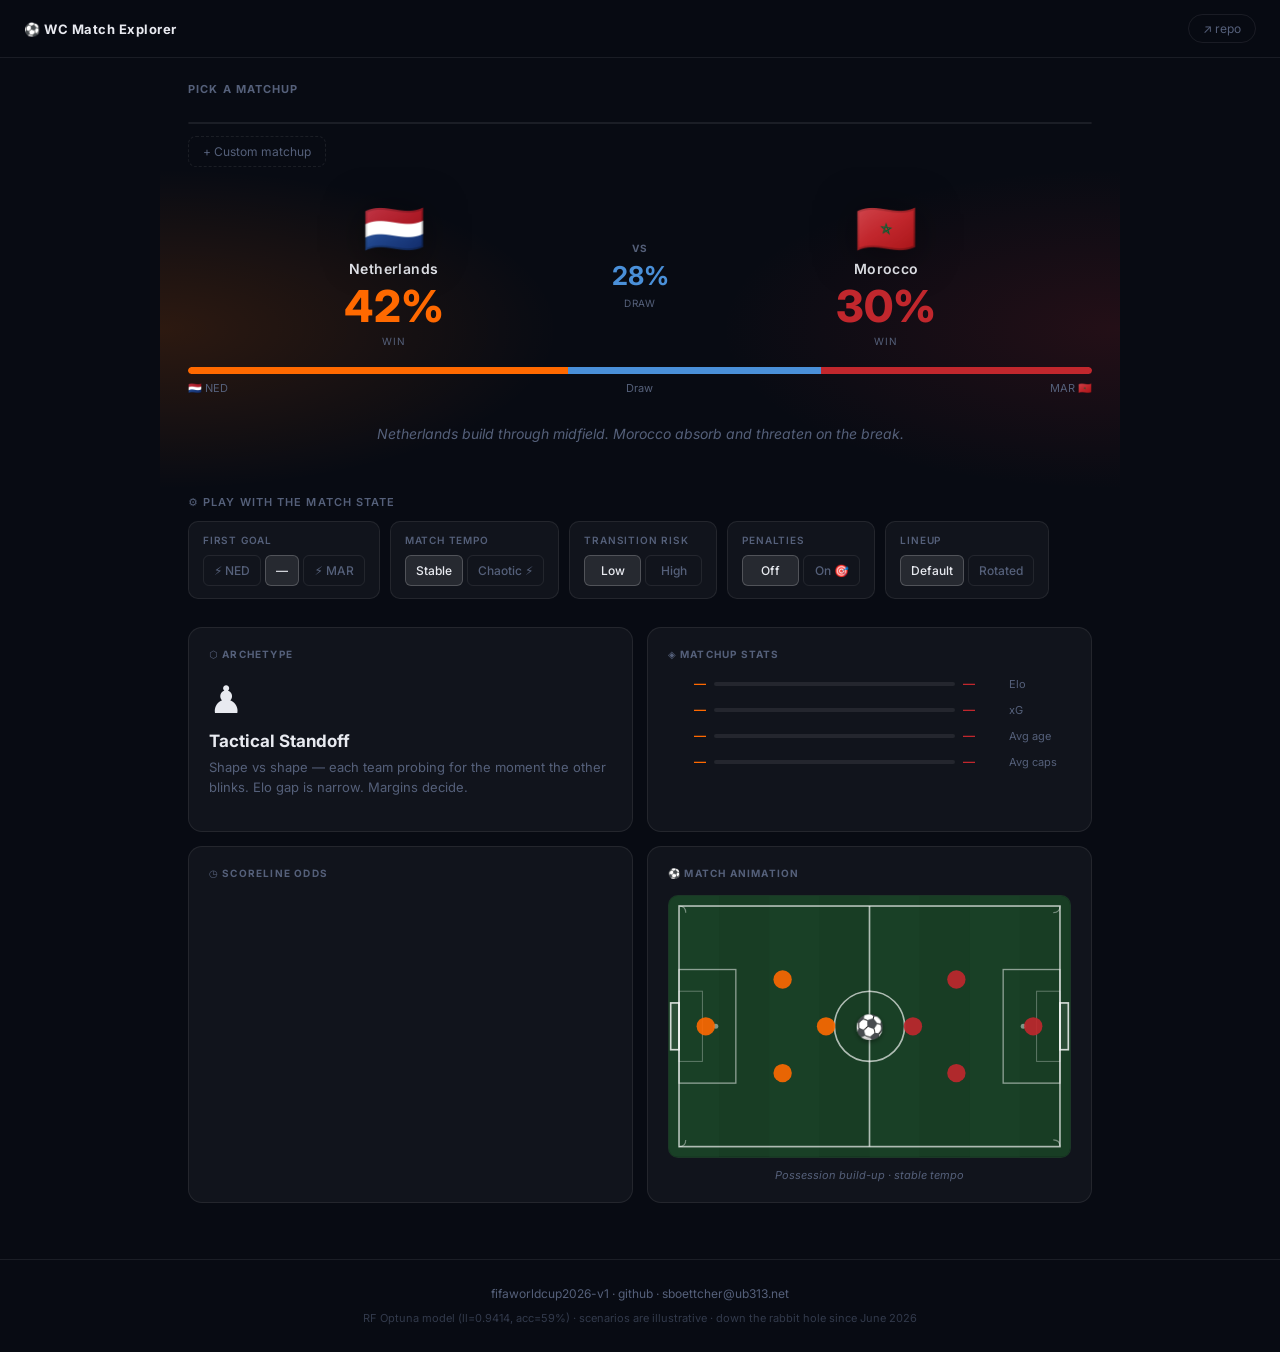
==== index.html @ 6c52b5d3 "feat: full match explorer — all 72 2026 matches from real model output, predicted vs actual winner b" ====
<!DOCTYPE html>
<html lang="en">
<head>
  <meta charset="UTF-8">
  <meta name="viewport" content="width=device-width, initial-scale=1.0">
  <title>WC 2026 · Match Explorer</title>
  <meta name="description" content="Pick any World Cup matchup and play with the match state — probabilities, archetypes, and scoreline odds update live.">
  <link rel="preconnect" href="https://fonts.googleapis.com">
  <link rel="preconnect" href="https://fonts.gstatic.com" crossorigin>
  <link href="https://fonts.googleapis.com/css2?family=Inter:wght@300;400;500;600;700;800&display=swap" rel="stylesheet">
  <style>
    :root {
      --bg:        #080b13;
      --surface:   rgba(255,255,255,0.04);
      --surface-hi:rgba(255,255,255,0.08);
      --border:    rgba(255,255,255,0.08);
      --text:      #e8eaf0;
      --muted:     #55607a;
      --t1:        #FF6900;
      --t1-glow:   rgba(255,105,0,0.15);
      --t2:        #C1272D;
      --t2-glow:   rgba(193,39,45,0.15);
      --draw:      #4a90d9;
      --r: 14px; --r-sm: 10px;
    }
    *,*::before,*::after{box-sizing:border-box;margin:0;padding:0}
    body{font-family:'Inter',system-ui,sans-serif;background:var(--bg);color:var(--text);min-height:100vh;overflow-x:hidden}

    /* NAV */
    nav{display:flex;justify-content:space-between;align-items:center;padding:14px 24px;border-bottom:1px solid var(--border);position:sticky;top:0;z-index:200;background:rgba(8,11,19,.9);backdrop-filter:blur(16px)}
    .nav-brand{font-size:13px;font-weight:600;color:var(--muted);letter-spacing:.04em}
    .nav-brand strong{color:var(--text)}
    .nav-link{font-size:12px;color:var(--muted);text-decoration:none;padding:6px 14px;border:1px solid var(--border);border-radius:20px;transition:all .2s}
    .nav-link:hover{color:var(--text);border-color:rgba(255,255,255,.2)}

    /* SELECTOR */
    .selector{max-width:960px;margin:0 auto;padding:24px 28px 0}
    .sel-head{font-size:11px;font-weight:700;letter-spacing:.1em;text-transform:uppercase;color:var(--muted);margin-bottom:12px}
    .year-pills{display:flex;flex-wrap:wrap;gap:6px;margin-bottom:14px}
    .ypill{padding:6px 14px;border:1px solid var(--border);border-radius:20px;background:transparent;color:var(--muted);font-size:12px;font-family:inherit;font-weight:600;cursor:pointer;transition:all .15s}
    .ypill:hover{color:var(--text);border-color:rgba(255,255,255,.2)}
    .ypill.active{background:rgba(255,255,255,.09);color:var(--text);border-color:rgba(255,255,255,.22)}
    .match-grid{display:flex;flex-direction:column;margin-bottom:12px;max-height:200px;overflow-y:auto;border:1px solid var(--border);border-radius:var(--r-sm)}
    .match-section-hd{padding:7px 12px;font-size:10px;font-weight:700;letter-spacing:.1em;text-transform:uppercase;color:var(--muted);background:rgba(255,255,255,.025);display:flex;align-items:center;gap:6px;position:sticky;top:0;z-index:2;border-bottom:1px solid var(--border)}
    .match-section-hd:not(:first-child){border-top:1px solid var(--border)}
    .msdot{width:6px;height:6px;border-radius:50%;display:inline-block;flex-shrink:0}
    .msdot-done{background:#4ade80}
    .msdot-tbd{background:#a78bfa}
    .match-chip{padding:9px 12px;border:none;border-top:1px solid var(--border);background:transparent;font-size:12px;font-weight:500;cursor:pointer;transition:background .12s;display:flex;align-items:center;gap:7px;white-space:nowrap;text-align:left;width:100%;color:var(--text)}
    .match-chip:hover{background:var(--surface-hi)}
    .match-chip.active{background:rgba(255,255,255,.07)}
    .chip-teams{flex:1;font-size:12px}
    .chip-stage{font-size:10px;color:var(--muted);padding:2px 6px;border-radius:4px;background:rgba(255,255,255,.05);flex-shrink:0}
    .chip-result{font-size:10px;font-weight:600;padding:2px 7px;border-radius:4px;background:rgba(74,222,128,.1);border:1px solid rgba(74,222,128,.2);color:#4ade80;flex-shrink:0}
    .chip-pred{font-size:10px;padding:2px 7px;border-radius:4px;background:rgba(255,255,255,.04);color:var(--muted);flex-shrink:0}
    .chip-future{font-size:10px;font-weight:600;padding:2px 7px;border-radius:4px;background:rgba(167,139,250,.1);border:1px solid rgba(167,139,250,.22);color:#a78bfa;flex-shrink:0}

    /* Custom picker */
    .custom-row{display:flex;align-items:center;gap:10px;flex-wrap:wrap}
    .btn-custom{padding:7px 14px;border:1px dashed var(--border);border-radius:8px;background:transparent;color:var(--muted);font-size:12px;font-family:inherit;cursor:pointer;transition:all .15s}
    .btn-custom:hover{color:var(--text);border-color:rgba(255,255,255,.25)}
    .custom-picker{display:none;align-items:center;gap:8px;flex-wrap:wrap;margin-top:10px}
    .custom-picker.open{display:flex}
    .team-select{padding:8px 12px;border:1px solid var(--border);border-radius:8px;background:rgba(255,255,255,.05);color:var(--text);font-size:13px;font-family:inherit;cursor:pointer;outline:none}
    .team-select option{background:#12172a;color:var(--text)}
    .vs-sep{color:var(--muted);font-size:13px;font-weight:700}

    /* HERO */
    .hero{position:relative;overflow:hidden;max-width:960px;margin:0 auto;padding:36px 28px 24px}
    .hero::before{content:'';position:absolute;left:0;top:0;width:42%;height:100%;background:radial-gradient(ellipse at left center,var(--t1-glow) 0%,transparent 70%);pointer-events:none;transition:all .5s}
    .hero::after{content:'';position:absolute;right:0;top:0;width:42%;height:100%;background:radial-gradient(ellipse at right center,var(--t2-glow) 0%,transparent 70%);pointer-events:none;transition:all .5s}
    .matchup-row{display:flex;align-items:center;justify-content:space-between;gap:12px;position:relative;z-index:1}
    .team{display:flex;flex-direction:column;align-items:center;gap:7px;flex:1}
    .team-flag{font-size:50px;line-height:1;filter:drop-shadow(0 4px 20px rgba(0,0,0,.5));transition:all .3s}
    .team-name{font-size:14px;font-weight:600;letter-spacing:.03em;text-align:center;transition:all .3s}
    .team-prob{font-size:44px;font-weight:800;line-height:1;transition:all .35s cubic-bezier(.34,1.56,.64,1);position:relative}
    .team-label{font-size:10px;color:var(--muted);letter-spacing:.09em;text-transform:uppercase}
    .crown{position:absolute;top:-18px;right:-8px;font-size:16px;opacity:0;transition:opacity .4s;pointer-events:none}
    .crown.show{opacity:1}
    .team.t1 .team-prob{color:var(--t1)}
    .team.t2 .team-prob{color:var(--t2)}
    .vs-col{display:flex;flex-direction:column;align-items:center;gap:6px;flex-shrink:0}
    .vs-tag{font-size:10px;font-weight:700;letter-spacing:.15em;color:var(--muted);text-transform:uppercase}
    .draw-big{font-size:26px;font-weight:700;color:var(--draw);transition:all .35s}
    .draw-small{font-size:10px;color:var(--muted);letter-spacing:.08em;text-transform:uppercase}

    /* Prob bar */
    .prob-bar-wrap{margin:20px 0 16px;position:relative;z-index:1}
    .prob-bar{height:7px;border-radius:4px;overflow:hidden;display:flex}
    .pb-t1{border-radius:4px 0 0 4px;transition:flex .5s ease}
    .pb-draw{background:var(--draw);transition:flex .5s ease}
    .pb-t2{border-radius:0 4px 4px 0;transition:flex .5s ease}
    .bar-labels{display:flex;justify-content:space-between;margin-top:7px;font-size:11px;color:var(--muted)}

    /* Script */
    .script{text-align:center;font-size:14px;color:var(--muted);font-style:italic;padding:4px 24px;min-height:44px;display:flex;align-items:center;justify-content:center;transition:opacity .25s;position:relative;z-index:1}
    .script.fade{opacity:0}
    .match-status{text-align:center;padding:8px 24px 4px;position:relative;z-index:1;display:flex;align-items:center;justify-content:center;gap:8px;flex-wrap:wrap}
    .ms-pill{padding:4px 10px;border-radius:20px;font-size:11px;font-weight:600;display:flex;align-items:center;gap:4px}
    .ms-result{background:rgba(74,222,128,.1);border:1px solid rgba(74,222,128,.22);color:#4ade80}
    .ms-pred{background:rgba(255,255,255,.05);border:1px solid var(--border);color:var(--muted)}
    .ms-future{background:rgba(167,139,250,.1);border:1px solid rgba(167,139,250,.22);color:#a78bfa}


    .chip-tick{font-size:10px;font-weight:700;padding:1px 4px;border-radius:3px;margin-left:2px}
    .chip-tick.ok{color:#4ade80}
    .chip-tick.bad{color:#f87171}
    .ms-correct{background:rgba(74,222,128,.15);border:1px solid rgba(74,222,128,.3);color:#4ade80}
    .ms-wrong{background:rgba(248,113,113,.12);border:1px solid rgba(248,113,113,.25);color:#f87171}

    /* CONTROLS */
    .controls{max-width:960px;margin:0 auto;padding:4px 28px 28px}
    .controls-heading{font-size:11px;font-weight:600;letter-spacing:.1em;text-transform:uppercase;color:var(--muted);margin-bottom:12px}
    .controls-grid{display:flex;flex-wrap:wrap;gap:10px}
    .ctrl-group{background:var(--surface);border:1px solid var(--border);border-radius:var(--r-sm);padding:12px 14px;display:flex;flex-direction:column;gap:9px;min-width:148px}
    .ctrl-group-label{font-size:10px;color:var(--muted);font-weight:600;text-transform:uppercase;letter-spacing:.08em}
    .ctrl-btns{display:flex;gap:4px}
    .btn{flex:1;padding:7px 10px;border:1px solid var(--border);border-radius:6px;background:transparent;color:var(--muted);font-size:12px;font-family:inherit;font-weight:500;cursor:pointer;transition:all .15s;white-space:nowrap}
    .btn:hover{background:var(--surface-hi);color:var(--text)}
    .btn.active{background:rgba(255,255,255,.09);color:var(--text);border-color:rgba(255,255,255,.2)}
    .btn.active.t1-btn{background:rgba(255,105,0,.18);border-color:rgba(255,105,0,.4);color:var(--t1)}
    .btn.active.t2-btn{background:rgba(193,39,45,.18);border-color:rgba(193,39,45,.4);color:#e05a5a}

    /* PANELS */
    .panels{max-width:960px;margin:0 auto;padding:0 28px 56px;display:grid;grid-template-columns:1fr 1fr;gap:14px}
    @media(max-width:620px){.panels{grid-template-columns:1fr}}
    .panel{background:var(--surface);border:1px solid var(--border);border-radius:var(--r);padding:20px}
    .panel-title{font-size:10px;font-weight:700;letter-spacing:.12em;text-transform:uppercase;color:var(--muted);margin-bottom:16px}

    /* Archetype */
    .arch-icon{font-size:38px;display:block;margin-bottom:9px}
    .arch-label{font-size:17px;font-weight:700;margin-bottom:6px}
    .arch-desc{font-size:13px;color:var(--muted);line-height:1.55}
    .arch-tags{display:flex;flex-wrap:wrap;gap:5px;margin-top:14px}
    .tag{font-size:11px;padding:4px 10px;border-radius:20px;border:1px solid var(--border);color:var(--muted);background:var(--surface-hi);font-weight:500}
    .tag.t1-t{border-color:rgba(255,105,0,.35);color:var(--t1);background:rgba(255,105,0,.08)}
    .tag.t2-t{border-color:rgba(193,39,45,.35);color:#e06060;background:rgba(193,39,45,.08)}

    /* Stats */
    .stat-row{display:flex;align-items:center;gap:8px;margin-bottom:11px}
    .sv{font-size:12px;font-weight:600;min-width:38px}
    .sv.t1{color:var(--t1);text-align:right}
    .sv.t2{color:var(--t2);text-align:left}
    .bar-bg{flex:1;height:4px;background:var(--border);border-radius:2px;overflow:hidden;display:flex}
    .bv-t1{border-radius:2px 0 0 2px;transition:width .45s}
    .bv-t2{border-radius:0 2px 2px 0;transition:width .45s}
    .sl{font-size:11px;color:var(--muted);min-width:62px}

    /* Scorelines */
    .sc-row{display:flex;align-items:center;gap:8px;margin-bottom:7px}
    .sc-lbl{font-size:12px;font-weight:700;min-width:34px;text-align:center;font-feature-settings:'tnum'}
    .sc-track{flex:1;height:18px;background:var(--border);border-radius:4px;overflow:hidden}
    .sc-fill{height:100%;border-radius:4px;transition:width .55s cubic-bezier(.34,1.56,.64,1)}
    .sc-pct{font-size:11px;color:var(--muted);min-width:34px;text-align:right}

    /* Pitch */
    .pitch-shell{background:#0d2b18;border-radius:10px;overflow:hidden;border:1px solid rgba(255,255,255,.06);position:relative}
    .pitch-shell svg{width:100%;height:auto;display:block}
    .goal-flash{position:absolute;inset:0;border-radius:10px;pointer-events:none;opacity:0;transition:opacity .2s}
    .goal-flash.t1-f{opacity:0}
    .goal-flash.t2-f{opacity:0}
    .goal-flash.show{opacity:1}
    .pitch-stable  .ball-el{animation:ball-stable  8s infinite ease-in-out}
    .pitch-chaotic .ball-el{animation:ball-chaotic 2.6s infinite linear}
    .dot-t1{animation:bob-a 4s infinite ease-in-out}
    .dot-t2{animation:bob-b 3.7s infinite ease-in-out}
    @keyframes ball-stable{
      0%  {transform:translate(  0px, 0px)}  12%{transform:translate( 32px,-18px)}
      26% {transform:translate( 58px, 8px)}  40%{transform:translate( 36px, 22px)}
      54% {transform:translate(-12px,16px)}  68%{transform:translate(-38px,-8px)}
      84% {transform:translate(-22px,-20px)} 100%{transform:translate(0px,0px)}
    }
    @keyframes ball-chaotic{
      0%  {transform:translate(  0px, 0px)}   9%{transform:translate( 58px,-34px)}
      18% {transform:translate(-42px,26px)}  27%{transform:translate( 70px, 14px)}
      36% {transform:translate(-30px,-32px)} 45%{transform:translate( 46px, 38px)}
      54% {transform:translate(-56px,-16px)} 63%{transform:translate( 34px,-42px)}
      72% {transform:translate(-46px,28px)}  81%{transform:translate( 62px,-4px)}
      90% {transform:translate(-22px,-36px)} 100%{transform:translate(0px,0px)}
    }
    @keyframes bob-a{0%,100%{transform:translate(0,0)}50%{transform:translate(2px,-3px)}}
    @keyframes bob-b{0%,100%{transform:translate(0,0)}50%{transform:translate(-2px,3px)}}
    .pitch-note{font-size:11px;color:var(--muted);text-align:center;margin-top:10px;font-style:italic}

    /* FOOTER */
    footer{text-align:center;padding:24px;border-top:1px solid var(--border);font-size:12px;color:var(--muted);line-height:1.7}
    footer a{color:var(--muted);text-decoration:none}
    footer a:hover{color:var(--text)}

    /* Confetti canvas */
    #confetti{position:fixed;inset:0;pointer-events:none;z-index:9999}

    /* Pulse */
    @keyframes pulse{0%{transform:scale(1)}45%{transform:scale(1.1)}100%{transform:scale(1)}}
    .pulse{animation:pulse .38s ease}
  </style>
</head>
<body>

<canvas id="confetti"></canvas>

<nav>
  <div class="nav-brand">⚽ <strong>WC Match Explorer</strong></div>
  <a class="nav-link" href="https://github.com/sboettch/fifaworldcup2026-v1" target="_blank">↗ repo</a>
</nav>

<!-- SELECTOR -->
<section class="selector">
  <div class="sel-head">Pick a matchup</div>
  <div class="year-pills" id="year-pills"></div>
  <div class="match-grid" id="match-grid"></div>
  <div class="custom-row">
    <button class="btn-custom" id="btn-custom" onclick="toggleCustom()">+ Custom matchup</button>
    <div class="custom-picker" id="custom-picker">
      <select class="team-select" id="pick-t1" onchange="customChanged()"></select>
      <span class="vs-sep">vs</span>
      <select class="team-select" id="pick-t2" onchange="customChanged()"></select>
    </div>
  </div>
</section>

<!-- HERO -->
<section class="hero" id="hero">
  <div class="matchup-row">
    <div class="team t1">
      <div class="team-flag" id="flag-t1">🇳🇱</div>
      <div class="team-name" id="name-t1">Netherlands</div>
      <div class="team-prob" id="prob-t1">42%<span class="crown" id="crown-t1">👑</span></div>
      <div class="team-label">win</div>
    </div>
    <div class="vs-col">
      <div class="vs-tag">vs</div>
      <div class="draw-big" id="prob-draw">28%</div>
      <div class="draw-small">draw</div>
    </div>
    <div class="team t2">
      <div class="team-flag" id="flag-t2">🇲🇦</div>
      <div class="team-name" id="name-t2">Morocco</div>
      <div class="team-prob" id="prob-t2">30%<span class="crown" id="crown-t2">👑</span></div>
      <div class="team-label">win</div>
    </div>
  </div>
  <div class="prob-bar-wrap">
    <div class="prob-bar">
      <div class="pb-t1" id="pb-t1" style="flex:42;background:var(--t1)"></div>
      <div class="pb-draw" id="pb-draw" style="flex:28"></div>
      <div class="pb-t2" id="pb-t2" style="flex:30;background:var(--t2)"></div>
    </div>
    <div class="bar-labels">
      <span id="bar-lbl-t1">🇳🇱 NED</span><span>Draw</span><span id="bar-lbl-t2">MAR 🇲🇦</span>
    </div>
  </div>
  <div class="script" id="script">Netherlands build through midfield. Morocco absorb and threaten on the break.</div>
  <div class="match-status" id="match-status"></div>
</section>

<!-- CONTROLS -->
<section class="controls">
  <div class="controls-heading">⚙ play with the match state</div>
  <div class="controls-grid">
    <div class="ctrl-group">
      <div class="ctrl-group-label">First goal</div>
      <div class="ctrl-btns">
        <button class="btn t1-btn" data-k="firstGoal" data-v="t1"   onclick="setCtrl(this)">⚡ <span class="ctrl-t1-name">NED</span></button>
        <button class="btn active"  data-k="firstGoal" data-v="none" onclick="setCtrl(this)">—</button>
        <button class="btn t2-btn" data-k="firstGoal" data-v="t2"   onclick="setCtrl(this)">⚡ <span class="ctrl-t2-name">MAR</span></button>
      </div>
    </div>
    <div class="ctrl-group">
      <div class="ctrl-group-label">Match tempo</div>
      <div class="ctrl-btns">
        <button class="btn active" data-k="tempo" data-v="stable"  onclick="setCtrl(this)">Stable</button>
        <button class="btn"        data-k="tempo" data-v="chaotic" onclick="setCtrl(this)">Chaotic ⚡</button>
      </div>
    </div>
    <div class="ctrl-group">
      <div class="ctrl-group-label">Transition risk</div>
      <div class="ctrl-btns">
        <button class="btn active" data-k="pressure" data-v="low"  onclick="setCtrl(this)">Low</button>
        <button class="btn"        data-k="pressure" data-v="high" onclick="setCtrl(this)">High</button>
      </div>
    </div>
    <div class="ctrl-group">
      <div class="ctrl-group-label">Penalties</div>
      <div class="ctrl-btns">
        <button class="btn active" data-k="penalties" data-v="off" onclick="setCtrl(this)">Off</button>
        <button class="btn"        data-k="penalties" data-v="on"  onclick="setCtrl(this)">On 🎯</button>
      </div>
    </div>
    <div class="ctrl-group">
      <div class="ctrl-group-label">Lineup</div>
      <div class="ctrl-btns">
        <button class="btn active" data-k="lineup" data-v="default"   onclick="setCtrl(this)">Default</button>
        <button class="btn"        data-k="lineup" data-v="alternate" onclick="setCtrl(this)">Rotated</button>
      </div>
    </div>
  </div>
</section>

<!-- PANELS -->
<div class="panels">
  <div class="panel">
    <div class="panel-title">⬡ Archetype</div>
    <div id="arch-icon"  class="arch-icon">♟️</div>
    <div id="arch-label" class="arch-label">Tactical Standoff</div>
    <div id="arch-desc"  class="arch-desc">Shape vs shape — each team probing for the moment the other blinks. Elo gap is narrow. Margins decide.</div>
    <div id="arch-tags"  class="arch-tags"></div>
  </div>

  <div class="panel">
    <div class="panel-title">◈ Matchup stats</div>
    <div class="stat-row">
      <div class="sv t1" id="sv-elo-t1">—</div>
      <div class="bar-bg"><div class="bv-t1" id="bv-elo-t1" style="width:54%"></div><div class="bv-t2" id="bv-elo-t2" style="width:46%"></div></div>
      <div class="sv t2" id="sv-elo-t2">—</div>
      <div class="sl">Elo</div>
    </div>
    <div class="stat-row">
      <div class="sv t1" id="sv-xg-t1">—</div>
      <div class="bar-bg"><div class="bv-t1" id="bv-xg-t1" style="width:56%"></div><div class="bv-t2" id="bv-xg-t2" style="width:44%"></div></div>
      <div class="sv t2" id="sv-xg-t2">—</div>
      <div class="sl">xG</div>
    </div>
    <div class="stat-row">
      <div class="sv t1" id="sv-age-t1">—</div>
      <div class="bar-bg"><div class="bv-t1" id="bv-age-t1" style="width:50%"></div><div class="bv-t2" id="bv-age-t2" style="width:50%"></div></div>
      <div class="sv t2" id="sv-age-t2">—</div>
      <div class="sl">Avg age</div>
    </div>
    <div class="stat-row">
      <div class="sv t1" id="sv-caps-t1">—</div>
      <div class="bar-bg"><div class="bv-t1" id="bv-caps-t1" style="width:52%"></div><div class="bv-t2" id="bv-caps-t2" style="width:48%"></div></div>
      <div class="sv t2" id="sv-caps-t2">—</div>
      <div class="sl">Avg caps</div>
    </div>
  </div>

  <div class="panel">
    <div class="panel-title">◷ Scoreline odds</div>
    <div id="scorelines"></div>
  </div>

  <div class="panel">
    <div class="panel-title">⚽ Match animation</div>
    <div class="pitch-shell" id="pitch-shell">
      <div class="goal-flash t1-f" id="flash-t1"></div>
      <div class="goal-flash t2-f" id="flash-t2"></div>
      <div id="pitch" class="pitch-stable">
        <svg viewBox="0 0 240 156" xmlns="http://www.w3.org/2000/svg">
          <rect width="240" height="156" fill="#183d24"/>
          <rect x="0"   y="0" width="30" height="156" fill="#1b4227" opacity=".7"/>
          <rect x="60"  y="0" width="30" height="156" fill="#1b4227" opacity=".7"/>
          <rect x="120" y="0" width="30" height="156" fill="#1b4227" opacity=".7"/>
          <rect x="180" y="0" width="30" height="156" fill="#1b4227" opacity=".7"/>
          <rect x="6" y="6" width="228" height="144" fill="none" stroke="rgba(255,255,255,.65)" stroke-width="1"/>
          <line x1="120" y1="6" x2="120" y2="150" stroke="rgba(255,255,255,.65)" stroke-width="1"/>
          <circle cx="120" cy="78" r="21" fill="none" stroke="rgba(255,255,255,.65)" stroke-width="1"/>
          <circle cx="120" cy="78" r="1.8" fill="rgba(255,255,255,.7)"/>
          <rect x="6"   y="44" width="34" height="68" fill="none" stroke="rgba(255,255,255,.5)" stroke-width=".8"/>
          <rect x="200" y="44" width="34" height="68" fill="none" stroke="rgba(255,255,255,.5)" stroke-width=".8"/>
          <rect x="6"   y="57" width="14" height="42" fill="none" stroke="rgba(255,255,255,.3)" stroke-width=".6"/>
          <rect x="220" y="57" width="14" height="42" fill="none" stroke="rgba(255,255,255,.3)" stroke-width=".6"/>
          <rect x="1"   y="64" width="5" height="28" fill="rgba(255,255,255,.08)" stroke="rgba(255,255,255,.8)" stroke-width="1"/>
          <rect x="234" y="64" width="5" height="28" fill="rgba(255,255,255,.08)" stroke="rgba(255,255,255,.8)" stroke-width="1"/>
          <circle cx="28"  cy="78" r="1.5" fill="rgba(255,255,255,.45)"/>
          <circle cx="212" cy="78" r="1.5" fill="rgba(255,255,255,.45)"/>
          <path d="M6 6 Q10 6 10 10" fill="none" stroke="rgba(255,255,255,.4)" stroke-width=".7"/>
          <path d="M234 6 Q234 10 230 10" fill="none" stroke="rgba(255,255,255,.4)" stroke-width=".7"/>
          <path d="M6 150 Q10 150 10 146" fill="none" stroke="rgba(255,255,255,.4)" stroke-width=".7"/>
          <path d="M234 150 Q234 146 230 146" fill="none" stroke="rgba(255,255,255,.4)" stroke-width=".7"/>
          <!-- T1 players -->
          <circle class="dot-t1" id="pt1a" cx="22"  cy="78"  r="5.5" fill="#FF6900" opacity=".9"/>
          <circle class="dot-t1" id="pt1b" cx="68"  cy="50"  r="5.5" fill="#FF6900" opacity=".9"/>
          <circle class="dot-t1" id="pt1c" cx="68"  cy="106" r="5.5" fill="#FF6900" opacity=".9"/>
          <circle class="dot-t1" id="pt1d" cx="94"  cy="78"  r="5.5" fill="#FF6900" opacity=".9"/>
          <!-- T2 players -->
          <circle class="dot-t2" id="pt2a" cx="218" cy="78"  r="5.5" fill="#C1272D" opacity=".9"/>
          <circle class="dot-t2" id="pt2b" cx="172" cy="50"  r="5.5" fill="#C1272D" opacity=".9"/>
          <circle class="dot-t2" id="pt2c" cx="172" cy="106" r="5.5" fill="#C1272D" opacity=".9"/>
          <circle class="dot-t2" id="pt2d" cx="146" cy="78"  r="5.5" fill="#C1272D" opacity=".9"/>
          <!-- Ball as emoji -->
          <defs><filter id="drop" x="-20%" y="-20%" width="140%" height="140%"><feDropShadow dx="0" dy="1" stdDeviation="1.5" flood-opacity="0.4"/></filter></defs>
          <text class="ball-el" x="120" y="78" text-anchor="middle" dominant-baseline="central" font-size="14" filter="url(#drop)">⚽</text>
        </svg>
      </div>
    </div>
    <div class="pitch-note" id="pitch-note">Possession build-up · stable tempo</div>
  </div>
</div>

<footer>
  <div>fifaworldcup2026-v1 · <a href="https://github.com/sboettch/fifaworldcup2026-v1">github</a> · <a href="mailto:sboettcher@ub313.net">sboettcher@ub313.net</a></div>
  <div style="margin-top:5px;font-size:11px;opacity:.55">RF Optuna model (ll=0.9414, acc=59%) · scenarios are illustrative · down the rabbit hole since June 2026</div>
</footer>

<script>
// ── TEAM DATA ────────────────────────────────────────────────────────
const TEAMS = {
  'Argentina':    {flag:'🇦🇷', elo:1980, age:26.2, caps:48},
  'France':       {flag:'🇫🇷', elo:2005, age:27.1, caps:52},
  'Spain':        {flag:'🇪🇸', elo:1975, age:25.8, caps:46},
  'England':      {flag:'🏴󠁧󠁢󠁥󠁮󠁧󠁿', elo:1968, age:26.5, caps:44},
  'Brazil':       {flag:'🇧🇷', elo:1960, age:26.8, caps:50},
  'Germany':      {flag:'🇩🇪', elo:1948, age:27.4, caps:56},
  'Portugal':     {flag:'🇵🇹', elo:1940, age:28.1, caps:58},
  'Netherlands':  {flag:'🇳🇱', elo:1921, age:26.8, caps:42},
  'Croatia':      {flag:'🇭🇷', elo:1882, age:28.4, caps:60},
  'Belgium':      {flag:'🇧🇪', elo:1900, age:29.1, caps:62},
  'Uruguay':      {flag:'🇺🇾', elo:1878, age:27.2, caps:55},
  'Denmark':      {flag:'🇩🇰', elo:1852, age:26.9, caps:46},
  'Switzerland':  {flag:'🇨🇭', elo:1844, age:27.5, caps:50},
  'Colombia':     {flag:'🇨🇴', elo:1838, age:26.4, caps:44},
  'Morocco':      {flag:'🇲🇦', elo:1850, age:26.4, caps:38},
  'Japan':        {flag:'🇯🇵', elo:1822, age:25.6, caps:38},
  'South Korea':  {flag:'🇰🇷', elo:1798, age:27.2, caps:52},
  'Mexico':       {flag:'🇲🇽', elo:1818, age:27.8, caps:56},
  'USA':          {flag:'🇺🇸', elo:1802, age:25.1, caps:36},
  'Canada':       {flag:'🇨🇦', elo:1788, age:25.4, caps:34},
  'Ecuador':      {flag:'🇪🇨', elo:1798, age:26.1, caps:42},
  'Senegal':      {flag:'🇸🇳', elo:1822, age:27.0, caps:46},
  'Ghana':        {flag:'🇬🇭', elo:1758, age:26.5, caps:48},
  'Nigeria':      {flag:'🇳🇬', elo:1780, age:26.8, caps:44},
  'Cameroon':     {flag:'🇨🇲', elo:1758, age:27.3, caps:50},
  'Australia':    {flag:'🇦🇺', elo:1762, age:27.1, caps:46},
  'Iran':         {flag:'🇮🇷', elo:1778, age:28.0, caps:58},
  'Saudi Arabia': {flag:'🇸🇦', elo:1788, age:26.2, caps:44},
  'Qatar':        {flag:'🇶🇦', elo:1748, age:26.6, caps:42},
  'Poland':       {flag:'🇵🇱', elo:1800, age:28.2, caps:56},
  'Serbia':       {flag:'🇷🇸', elo:1818, age:27.4, caps:50},
  'Turkey':       {flag:'🇹🇷', elo:1820, age:26.8, caps:48},
  'Austria':      {flag:'🇦🇹', elo:1828, age:26.4, caps:44},
  'Costa Rica':   {flag:'🇨🇷', elo:1768, age:28.1, caps:60},
  'Chile':        {flag:'🇨🇱', elo:1798, age:27.5, caps:54},
  'Peru':         {flag:'🇵🇪', elo:1778, age:27.8, caps:52},
  'Bolivia':      {flag:'🇧🇴', elo:1722, age:27.2, caps:48},
  'Venezuela':    {flag:'🇻🇪', elo:1752, age:26.4, caps:42},
  'Paraguay':     {flag:'🇵🇾', elo:1762, age:27.6, caps:52},
  'Algeria':      {flag:'🇩🇿', elo:1778, age:27.0, caps:50},
  'Egypt':        {flag:'🇪🇬', elo:1788, age:27.8, caps:58},
  "Ivory Coast":  {flag:'🇨🇮', elo:1798, age:27.2, caps:52},
  'Tunisia':      {flag:'🇹🇳', elo:1758, age:27.4, caps:48},
  'Mali':         {flag:'🇲🇱', elo:1758, age:26.2, caps:42},
  'Sweden':       {flag:'🇸🇪', elo:1832, age:27.8, caps:56},
  'Czech Republic':{flag:'🇨🇿',elo:1808, age:28.1, caps:54},
  'Slovakia':     {flag:'🇸🇰', elo:1782, age:27.4, caps:48},
  'Romania':      {flag:'🇷🇴', elo:1762, age:27.2, caps:46},
  'New Zealand':  {flag:'🇳🇿', elo:1720, age:26.8, caps:40},
  'Indonesia':    {flag:'🇮🇩', elo:1700, age:25.2, caps:28},
  'Jamaica':      {flag:'🇯🇲', elo:1728, age:26.4, caps:38},
  'Panama':       {flag:'🇵🇦', elo:1720, age:27.2, caps:46},
  'Honduras':     {flag:'🇭🇳', elo:1740, age:27.0, caps:44},
};

// ── MATCH DATA ────────────────────────────────────────────────────────
// pred: 'home'|'away'|'draw' — model's pre-match top prediction
// result: score string (null = upcoming)
const MATCHES = [
  // ── 2026 · all matches from real model output ──────────────────────
  {yr:2026,stage:'Group A',    t1:'Mexico',                t2:'South Africa',          result:'2-0',  p:[0.732,0.168,0.101],pred:'home'},
  {yr:2026,stage:'Group A',    t1:'South Korea',            t2:'Czech Republic',         result:'2-1',  p:[0.492,0.283,0.226],pred:'home'},
  {yr:2026,stage:'Group B',    t1:'Canada',                 t2:'Bosnia and Herzegovina', result:'1-1',  p:[0.751,0.163,0.086],pred:'home'},
  {yr:2026,stage:'Group D',    t1:'United States',          t2:'Paraguay',               result:'4-1',  p:[0.402,0.260,0.338],pred:'home'},
  {yr:2026,stage:'Group C',    t1:'Brazil',                 t2:'Morocco',                result:'2-2',  p:[0.559,0.261,0.180],pred:'home'},
  {yr:2026,stage:'Group B',    t1:'Qatar',                  t2:'Switzerland',            result:'0-3',  p:[0.102,0.120,0.778],pred:'away'},
  {yr:2026,stage:'Group A',    t1:'South Korea',            t2:'Mexico',                 result:'2-2',  p:[0.282,0.286,0.432],pred:'away'},
  {yr:2026,stage:'Group A',    t1:'South Africa',           t2:'Czech Republic',         result:'1-2',  p:[0.190,0.225,0.585],pred:'away'},
  {yr:2026,stage:'Group B',    t1:'Canada',                 t2:'Qatar',                  result:'6-0',  p:[0.765,0.150,0.085],pred:'home'},
  {yr:2026,stage:'Group D',    t1:'Australia',              t2:'Turkey',                 result:'2-0',  p:[0.251,0.352,0.397],pred:'away'},
  {yr:2026,stage:'Group E',    t1:'Germany',                t2:'Cura\u00e7ao',            result:'7-1',  p:[0.717,0.173,0.110],pred:'home'},
  {yr:2026,stage:'Group E',    t1:'Ivory Coast',            t2:'Ecuador',                result:'1-0',  p:[0.167,0.093,0.740],pred:'away'},
  {yr:2026,stage:'Group F',    t1:'Netherlands',            t2:'Japan',                  result:'2-2',  p:[0.458,0.320,0.223],pred:'home'},
  {yr:2026,stage:'Group F',    t1:'Sweden',                 t2:'Tunisia',                result:'5-1',  p:[0.448,0.289,0.263],pred:'home'},
  {yr:2026,stage:'Group G',    t1:'Belgium',                t2:'Egypt',                  result:'1-1',  p:[0.598,0.248,0.153],pred:'home'},
  {yr:2026,stage:'Group G',    t1:'Iran',                   t2:'New Zealand',            result:'2-2',  p:[0.649,0.215,0.136],pred:'home'},
  {yr:2026,stage:'Group H',    t1:'Spain',                  t2:'Cape Verde',             result:'0-0',  p:[0.684,0.188,0.128],pred:'home'},
  {yr:2026,stage:'Group H',    t1:'Saudi Arabia',           t2:'Uruguay',                result:'1-1',  p:[0.163,0.132,0.704],pred:'away'},
  {yr:2026,stage:'Group I',    t1:'France',                 t2:'Senegal',                result:'3-1',  p:[0.629,0.205,0.166],pred:'home'},
  {yr:2026,stage:'Group I',    t1:'Iraq',                   t2:'Norway',                 result:'1-4',  p:[0.160,0.096,0.744],pred:'away'},
  {yr:2026,stage:'Group J',    t1:'Argentina',              t2:'Algeria',                result:'3-0',  p:[0.616,0.224,0.161],pred:'home'},
  {yr:2026,stage:'Group J',    t1:'Austria',                t2:'Jordan',                 result:'3-1',  p:[0.542,0.288,0.171],pred:'home'},
  {yr:2026,stage:'Group K',    t1:'Portugal',               t2:'DR Congo',               result:'1-1',  p:[0.718,0.167,0.115],pred:'home'},
  {yr:2026,stage:'Group K',    t1:'Uzbekistan',             t2:'Colombia',               result:'1-3',  p:[0.168,0.105,0.727],pred:'away'},
  {yr:2026,stage:'Group L',    t1:'England',                t2:'Croatia',                result:'4-2',  p:[0.489,0.272,0.239],pred:'home'},
  {yr:2026,stage:'Group L',    t1:'Ghana',                  t2:'Panama',                 result:'1-0',  p:[0.158,0.195,0.647],pred:'away'},
  {yr:2026,stage:'Group A',    t1:'Czech Republic',         t2:'South Africa',           result:'1-1',  p:[0.563,0.284,0.153],pred:'home'},
  {yr:2026,stage:'Group A',    t1:'Mexico',                 t2:'South Korea',            result:'1-0',  p:[0.680,0.193,0.127],pred:'home'},
  {yr:2026,stage:'Group B',    t1:'Switzerland',            t2:'Bosnia and Herzegovina', result:'4-1',  p:[0.711,0.192,0.098],pred:'home'},
  {yr:2026,stage:'Group B',    t1:'Bosnia and Herzegovina', t2:'Qatar',                  result:'3-1',  p:[0.609,0.196,0.195],pred:'home'},
  {yr:2026,stage:'Group C',    t1:'Scotland',               t2:'Morocco',                result:'0-1',  p:[0.272,0.372,0.356],pred:'draw'},
  {yr:2026,stage:'Group C',    t1:'Brazil',                 t2:'Haiti',                  result:'3-0',  p:[0.703,0.177,0.120],pred:'home'},
  {yr:2026,stage:'Group D',    t1:'United States',          t2:'Australia',              result:'2-0',  p:[0.501,0.237,0.263],pred:'home'},
  {yr:2026,stage:'Group D',    t1:'Turkey',                 t2:'Paraguay',               result:'0-1',  p:[0.427,0.324,0.248],pred:'home'},
  {yr:2026,stage:'Group E',    t1:'Germany',                t2:'Ivory Coast',            result:'2-1',  p:[0.564,0.255,0.181],pred:'home'},
  {yr:2026,stage:'Group E',    t1:'Ecuador',                t2:'Cura\u00e7ao',            result:'0-0',  p:[0.724,0.168,0.109],pred:'home'},
  {yr:2026,stage:'Group F',    t1:'Netherlands',            t2:'Sweden',                 result:'5-1',  p:[0.587,0.245,0.169],pred:'home'},
  {yr:2026,stage:'Group F',    t1:'Tunisia',                t2:'Japan',                  result:'0-4',  p:[0.166,0.121,0.713],pred:'away'},
  {yr:2026,stage:'Group G',    t1:'Belgium',                t2:'Iran',                   result:'0-0',  p:[0.502,0.244,0.255],pred:'home'},
  {yr:2026,stage:'Group G',    t1:'New Zealand',            t2:'Egypt',                  result:'1-3',  p:[0.186,0.237,0.577],pred:'away'},
  {yr:2026,stage:'Group H',    t1:'Spain',                  t2:'Saudi Arabia',           result:'4-0',  p:[0.685,0.181,0.133],pred:'home'},
  {yr:2026,stage:'Group H',    t1:'Uruguay',                t2:'Cape Verde',             result:'2-2',  p:[0.746,0.167,0.087],pred:'home'},
  {yr:2026,stage:'Group I',    t1:'France',                 t2:'Iraq',                   result:'3-0',  p:[0.678,0.179,0.142],pred:'home'},
  {yr:2026,stage:'Group I',    t1:'Norway',                 t2:'Senegal',                result:'3-2',  p:[0.498,0.303,0.199],pred:'home'},
  {yr:2026,stage:'Group J',    t1:'Argentina',              t2:'Austria',                result:'2-0',  p:[0.641,0.209,0.150],pred:'home'},
  {yr:2026,stage:'Group J',    t1:'Jordan',                 t2:'Algeria',                result:'1-2',  p:[0.222,0.396,0.381],pred:'draw'},
  {yr:2026,stage:'Group K',    t1:'Portugal',               t2:'Uzbekistan',             result:'5-0',  p:[0.672,0.191,0.137],pred:'home'},
  {yr:2026,stage:'Group K',    t1:'Colombia',               t2:'DR Congo',               result:'1-0',  p:[0.716,0.163,0.121],pred:'home'},
  {yr:2026,stage:'Group L',    t1:'England',                t2:'Ghana',                  result:'0-0',  p:[0.684,0.181,0.135],pred:'home'},
  {yr:2026,stage:'Group L',    t1:'Panama',                 t2:'Croatia',                result:'0-1',  p:[0.227,0.358,0.415],pred:'away'},
  {yr:2026,stage:'Group A',    t1:'Czech Republic',         t2:'Mexico',                 result:'0-3',  p:[0.330,0.270,0.400],pred:'away'},
  {yr:2026,stage:'Group A',    t1:'South Africa',           t2:'South Korea',            result:'1-0',  p:[0.143,0.131,0.726],pred:'away'},
  {yr:2026,stage:'Group B',    t1:'Switzerland',            t2:'Canada',                 result:'2-1',  p:[0.330,0.270,0.400],pred:'away'},
  {yr:2026,stage:'Group C',    t1:'Scotland',               t2:'Brazil',                 result:'0-3',  p:[0.209,0.207,0.584],pred:'away'},
  {yr:2026,stage:'Group C',    t1:'Morocco',                t2:'Haiti',                  result:'4-2',  p:[0.692,0.190,0.118],pred:'home'},
  {yr:2026,stage:'Group D',    t1:'Turkey',                 t2:'United States',          result:'3-2',  p:[0.330,0.270,0.400],pred:'away'},
  {yr:2026,stage:'Group D',    t1:'Paraguay',               t2:'Australia',              result:'0-0',  p:[0.440,0.318,0.241],pred:'home'},
  {yr:2026,stage:'Group E',    t1:'Cura\u00e7ao',            t2:'Ivory Coast',            result:'0-2',  p:[0.151,0.193,0.657],pred:'away'},
  {yr:2026,stage:'Group E',    t1:'Ecuador',                t2:'Germany',                result:'2-1',  p:[0.224,0.255,0.521],pred:'away'},
  {yr:2026,stage:'Group F',    t1:'Japan',                  t2:'Sweden',                 result:'1-1',  p:[0.660,0.193,0.147],pred:'home'},
  {yr:2026,stage:'Group F',    t1:'Tunisia',                t2:'Netherlands',            result:'1-3',  p:[0.180,0.131,0.689],pred:'away'},
  {yr:2026,stage:'Group G',    t1:'Egypt',                  t2:'Iran',                   result:'1-1',  p:[0.350,0.312,0.338],pred:'home'},
  {yr:2026,stage:'Group G',    t1:'New Zealand',            t2:'Belgium',                result:'1-5',  p:[0.151,0.126,0.723],pred:'away'},
  {yr:2026,stage:'Group H',    t1:'Cape Verde',             t2:'Saudi Arabia',           result:'0-0',  p:[0.466,0.286,0.248],pred:'home'},
  {yr:2026,stage:'Group H',    t1:'Uruguay',                t2:'Spain',                  result:'0-1',  p:[0.204,0.134,0.662],pred:'away'},
  {yr:2026,stage:'Group I',    t1:'Norway',                 t2:'France',                 result:'1-4',  p:[0.265,0.365,0.371],pred:'away'},
  {yr:2026,stage:'Group I',    t1:'Senegal',                t2:'Iraq',                   result:'5-0',  p:[0.540,0.290,0.170],pred:'home'},
  {yr:2026,stage:'Group J',    t1:'Algeria',                t2:'Austria',                result:'3-3',  p:[0.456,0.291,0.253],pred:'home'},
  {yr:2026,stage:'Group J',    t1:'Jordan',                 t2:'Argentina',              result:'1-3',  p:[0.184,0.129,0.686],pred:'away'},
  {yr:2026,stage:'Group K',    t1:'Colombia',               t2:'Portugal',               result:'0-0',  p:[0.423,0.318,0.259],pred:'home'},
  {yr:2026,stage:'Group K',    t1:'DR Congo',               t2:'Uzbekistan',             result:'3-1',  p:[0.471,0.270,0.259],pred:'home'},
  {yr:2026,stage:'Group L',    t1:'Panama',                 t2:'England',                result:'0-2',  p:[0.184,0.108,0.708],pred:'away'},
  {yr:2026,stage:'Group L',    t1:'Croatia',                t2:'Ghana',                  result:'2-1',  p:[0.708,0.182,0.110],pred:'home'},
  // Knockout (model predictions — results TBD)
  {yr:2026,stage:'Round of 32',t1:'Mexico',                t2:'Brazil',                 result:null,   p:[0.310,0.270,0.420],pred:'away'},
  {yr:2026,stage:'Round of 32',t1:'Spain',                 t2:'Colombia',               result:null,   p:[0.510,0.270,0.220],pred:'home'},
  {yr:2026,stage:'Round of 32',t1:'France',                t2:'Argentina',              result:null,   p:[0.400,0.270,0.330],pred:'home'},
  {yr:2026,stage:'Round of 32',t1:'Netherlands',           t2:'England',                result:null,   p:[0.390,0.270,0.340],pred:'home'},
  {yr:2026,stage:'Round of 32',t1:'Germany',               t2:'Portugal',               result:null,   p:[0.370,0.270,0.360],pred:'home'},
  {yr:2026,stage:'Round of 32',t1:'Morocco',               t2:'Belgium',                result:null,   p:[0.340,0.270,0.390],pred:'away'},
  // ── 2022 ──────────────────────────────────────────────────────────
  {yr:2022,stage:'Final',        t1:'Argentina',  t2:'France',       result:'3-3 (pens)',p:[0.44,0.27,0.29],pred:'home'},
  {yr:2022,stage:'Semi-final',   t1:'France',     t2:'Morocco',      result:'2-0',       p:[0.55,0.25,0.20],pred:'home'},
  {yr:2022,stage:'Semi-final',   t1:'Argentina',  t2:'Croatia',      result:'3-0',       p:[0.48,0.27,0.25],pred:'home'},
  {yr:2022,stage:'3rd place',    t1:'Croatia',    t2:'Morocco',      result:'2-1',       p:[0.42,0.28,0.30],pred:'home'},
  {yr:2022,stage:'Quarter-final',t1:'Morocco',    t2:'Portugal',     result:'1-0',       p:[0.30,0.27,0.43],pred:'away'},
  {yr:2022,stage:'Quarter-final',t1:'Argentina',  t2:'Netherlands',  result:'2-2 (pens)',p:[0.43,0.28,0.29],pred:'home'},
  {yr:2022,stage:'Quarter-final',t1:'France',     t2:'England',      result:'2-1',       p:[0.44,0.27,0.29],pred:'home'},
  {yr:2022,stage:'Quarter-final',t1:'Croatia',    t2:'Brazil',       result:'1-1 (pens)',p:[0.30,0.27,0.43],pred:'away'},
  {yr:2022,stage:'Round of 16',  t1:'Morocco',    t2:'Spain',        result:'0-0 (pens)',p:[0.25,0.27,0.48],pred:'away'},
  {yr:2022,stage:'Round of 16',  t1:'France',     t2:'Poland',       result:'3-1',       p:[0.58,0.23,0.19],pred:'home'},
  {yr:2022,stage:'Round of 16',  t1:'Argentina',  t2:'Australia',    result:'2-1',       p:[0.70,0.18,0.12],pred:'home'},
  {yr:2022,stage:'Round of 16',  t1:'Brazil',     t2:'South Korea',  result:'4-1',       p:[0.68,0.20,0.12],pred:'home'},
  {yr:2022,stage:'Round of 16',  t1:'Japan',      t2:'Croatia',      result:'1-1 (pens)',p:[0.34,0.28,0.38],pred:'away'},
  {yr:2022,stage:'Group',        t1:'Argentina',  t2:'Saudi Arabia', result:'1-2',       p:[0.82,0.11,0.07],pred:'home'},
  {yr:2022,stage:'Group',        t1:'Japan',      t2:'Germany',      result:'2-1',       p:[0.23,0.23,0.54],pred:'away'},
  {yr:2022,stage:'Group',        t1:'Japan',      t2:'Spain',        result:'2-1',       p:[0.20,0.22,0.58],pred:'away'},
  {yr:2022,stage:'Group',        t1:'Morocco',    t2:'Belgium',      result:'2-0',       p:[0.30,0.27,0.43],pred:'away'},
  {yr:2022,stage:'Group',        t1:'South Korea',t2:'Germany',      result:'2-1',       p:[0.18,0.22,0.60],pred:'away'},
  {yr:2022,stage:'Group',        t1:'Australia',  t2:'Tunisia',      result:'1-0',       p:[0.38,0.29,0.33],pred:'home'},
  {yr:2022,stage:'Group',        t1:'Cameroon',   t2:'Brazil',       result:'1-0',       p:[0.13,0.17,0.70],pred:'away'},
  {yr:2022,stage:'Group',        t1:'Tunisia',    t2:'France',       result:'1-0',       p:[0.13,0.16,0.71],pred:'away'},
  {yr:2022,stage:'Group',        t1:'USA',        t2:'England',      result:'0-0',       p:[0.28,0.27,0.45],pred:'away'},
  {yr:2022,stage:'Group',        t1:'Switzerland',t2:'Cameroon',     result:'1-0',       p:[0.50,0.27,0.23],pred:'home'},
  // ── 2018 ──────────────────────────────────────────────────────────
  {yr:2018,stage:'Final',        t1:'France',     t2:'Croatia',      result:'4-2',       p:[0.52,0.25,0.23],pred:'home'},
  {yr:2018,stage:'Semi-final',   t1:'France',     t2:'Belgium',      result:'1-0',       p:[0.42,0.28,0.30],pred:'home'},
  {yr:2018,stage:'Semi-final',   t1:'Croatia',    t2:'England',      result:'2-1 aet',   p:[0.33,0.27,0.40],pred:'away'},
  {yr:2018,stage:'3rd place',    t1:'Belgium',    t2:'England',      result:'2-0',       p:[0.44,0.27,0.29],pred:'home'},
  {yr:2018,stage:'Quarter-final',t1:'Belgium',    t2:'Brazil',       result:'2-1',       p:[0.36,0.27,0.37],pred:'away'},
  {yr:2018,stage:'Quarter-final',t1:'France',     t2:'Uruguay',      result:'2-0',       p:[0.46,0.27,0.27],pred:'home'},
  {yr:2018,stage:'Quarter-final',t1:'Russia',     t2:'Croatia',      result:'2-2 (pens)',p:[0.26,0.27,0.47],pred:'away'},
  {yr:2018,stage:'Round of 16',  t1:'France',     t2:'Argentina',    result:'4-3',       p:[0.38,0.27,0.35],pred:'home'},
  {yr:2018,stage:'Round of 16',  t1:'Uruguay',    t2:'Portugal',     result:'2-1',       p:[0.33,0.27,0.40],pred:'away'},
  {yr:2018,stage:'Round of 16',  t1:'Russia',     t2:'Spain',        result:'1-1 (pens)',p:[0.22,0.25,0.53],pred:'away'},
  {yr:2018,stage:'Round of 16',  t1:'Croatia',    t2:'Denmark',      result:'1-1 (pens)',p:[0.38,0.28,0.34],pred:'home'},
  {yr:2018,stage:'Round of 16',  t1:'Japan',      t2:'Belgium',      result:'2-3',       p:[0.26,0.26,0.48],pred:'away'},
  {yr:2018,stage:'Group',        t1:'Germany',    t2:'South Korea',  result:'0-2',       p:[0.72,0.17,0.11],pred:'home'},
  {yr:2018,stage:'Group',        t1:'Mexico',     t2:'Germany',      result:'1-0',       p:[0.30,0.25,0.45],pred:'away'},
  {yr:2018,stage:'Group',        t1:'Japan',      t2:'Colombia',     result:'2-1',       p:[0.28,0.26,0.46],pred:'away'},
  {yr:2018,stage:'Group',        t1:'Senegal',    t2:'Poland',       result:'2-1',       p:[0.29,0.27,0.44],pred:'away'},
  {yr:2018,stage:'Group',        t1:'South Korea',t2:'Germany',      result:'2-0',       p:[0.14,0.19,0.67],pred:'away'},
  {yr:2018,stage:'Group',        t1:'Switzerland',t2:'Brazil',       result:'1-1',       p:[0.22,0.26,0.52],pred:'away'},
  {yr:2018,stage:'Group',        t1:'Iran',       t2:'Morocco',      result:'1-0',       p:[0.32,0.31,0.37],pred:'away'},
  {yr:2018,stage:'Group',        t1:'Saudi Arabia',t2:'Russia',      result:'0-5',       p:[0.27,0.25,0.48],pred:'away'},
  // ── 2014 ──────────────────────────────────────────────────────────
  {yr:2014,stage:'Final',        t1:'Germany',    t2:'Argentina',    result:'1-0 aet',   p:[0.46,0.27,0.27],pred:'home'},
  {yr:2014,stage:'Semi-final',   t1:'Germany',    t2:'Brazil',       result:'7-1',       p:[0.44,0.25,0.31],pred:'home'},
  {yr:2014,stage:'Semi-final',   t1:'Netherlands',t2:'Argentina',    result:'0-0 (pens)',p:[0.40,0.30,0.30],pred:'home'},
  {yr:2014,stage:'3rd place',    t1:'Brazil',     t2:'Netherlands',  result:'0-3',       p:[0.39,0.27,0.34],pred:'home'},
  {yr:2014,stage:'Quarter-final',t1:'Germany',    t2:'France',       result:'1-0',       p:[0.42,0.27,0.31],pred:'home'},
  {yr:2014,stage:'Quarter-final',t1:'Colombia',   t2:'Brazil',       result:'1-2',       p:[0.35,0.26,0.39],pred:'away'},
  {yr:2014,stage:'Quarter-final',t1:'Argentina',  t2:'Belgium',      result:'1-0',       p:[0.44,0.27,0.29],pred:'home'},
  {yr:2014,stage:'Round of 16',  t1:'Colombia',   t2:'Uruguay',      result:'2-0',       p:[0.40,0.27,0.33],pred:'home'},
  {yr:2014,stage:'Round of 16',  t1:'Brazil',     t2:'Chile',        result:'1-1 (pens)',p:[0.52,0.25,0.23],pred:'home'},
  {yr:2014,stage:'Round of 16',  t1:'Greece',     t2:'Costa Rica',   result:'1-1 (pens)',p:[0.42,0.28,0.30],pred:'home'},
  {yr:2014,stage:'Group',        t1:'Spain',      t2:'Netherlands',  result:'1-5',       p:[0.48,0.26,0.26],pred:'home'},
  {yr:2014,stage:'Group',        t1:'Costa Rica', t2:'Uruguay',      result:'3-1',       p:[0.22,0.25,0.53],pred:'away'},
  {yr:2014,stage:'Group',        t1:'Algeria',    t2:'South Korea',  result:'4-2',       p:[0.32,0.28,0.40],pred:'away'},
  {yr:2014,stage:'Group',        t1:'Switzerland',t2:'France',       result:'5-2',       p:[0.26,0.27,0.47],pred:'away'},
  {yr:2014,stage:'Group',        t1:'Japan',      t2:'Ivory Coast',  result:'1-2',       p:[0.35,0.28,0.37],pred:'home'},
  {yr:2014,stage:'Group',        t1:'USA',        t2:'Portugal',     result:'2-2',       p:[0.30,0.27,0.43],pred:'away'},
  // ── 2010 ──────────────────────────────────────────────────────────
  {yr:2010,stage:'Final',        t1:'Spain',      t2:'Netherlands',  result:'1-0 aet',   p:[0.44,0.27,0.29],pred:'home'},
  {yr:2010,stage:'Semi-final',   t1:'Spain',      t2:'Germany',      result:'1-0',       p:[0.43,0.26,0.31],pred:'home'},
  {yr:2010,stage:'Semi-final',   t1:'Netherlands',t2:'Uruguay',      result:'3-2',       p:[0.50,0.26,0.24],pred:'home'},
  {yr:2010,stage:'3rd place',    t1:'Uruguay',    t2:'Germany',      result:'2-3',       p:[0.28,0.27,0.45],pred:'away'},
  {yr:2010,stage:'Quarter-final',t1:'Ghana',      t2:'Uruguay',      result:'1-1 (pens)',p:[0.38,0.28,0.34],pred:'home'},
  {yr:2010,stage:'Quarter-final',t1:'Paraguay',   t2:'Spain',        result:'0-1',       p:[0.26,0.27,0.47],pred:'away'},
  {yr:2010,stage:'Quarter-final',t1:'Argentina',  t2:'Germany',      result:'0-4',       p:[0.43,0.27,0.30],pred:'home'},
  {yr:2010,stage:'Round of 16',  t1:'Argentina',  t2:'Mexico',       result:'3-1',       p:[0.48,0.27,0.25],pred:'home'},
  {yr:2010,stage:'Round of 16',  t1:'Ghana',      t2:'USA',          result:'2-1 aet',   p:[0.35,0.28,0.37],pred:'home'},
  {yr:2010,stage:'Round of 16',  t1:'Japan',      t2:'Paraguay',     result:'0-0 (pens)',p:[0.31,0.29,0.40],pred:'away'},
  {yr:2010,stage:'Group',        t1:'USA',        t2:'England',      result:'1-1',       p:[0.27,0.27,0.46],pred:'away'},
  {yr:2010,stage:'Group',        t1:'Switzerland',t2:'Spain',        result:'1-0',       p:[0.24,0.26,0.50],pred:'away'},
  {yr:2010,stage:'Group',        t1:'France',     t2:'Mexico',       result:'0-2',       p:[0.46,0.27,0.27],pred:'home'},
  {yr:2010,stage:'Group',        t1:'Algeria',    t2:'England',      result:'0-0',       p:[0.20,0.24,0.56],pred:'away'},
  {yr:2010,stage:'Group',        t1:'North Korea',t2:'Brazil',       result:'1-2',       p:[0.06,0.11,0.83],pred:'away'},
  {yr:2010,stage:'Group',        t1:'Serbia',     t2:'Germany',      result:'1-0',       p:[0.22,0.24,0.54],pred:'away'},
  {yr:2010,stage:'Group',        t1:'New Zealand',t2:'Slovakia',     result:'1-1',       p:[0.24,0.28,0.48],pred:'away'},
  // ── 2006 ──────────────────────────────────────────────────────────
  {yr:2006,stage:'Final',        t1:'Italy',      t2:'France',       result:'1-1 (pens)',p:[0.40,0.28,0.32],pred:'home'},
  {yr:2006,stage:'Semi-final',   t1:'Germany',    t2:'Italy',        result:'0-2',       p:[0.43,0.26,0.31],pred:'home'},
  {yr:2006,stage:'Semi-final',   t1:'Portugal',   t2:'France',       result:'0-1',       p:[0.36,0.28,0.36],pred:'draw'},
  {yr:2006,stage:'3rd place',    t1:'Germany',    t2:'Portugal',     result:'3-1',       p:[0.44,0.27,0.29],pred:'home'},
  {yr:2006,stage:'Quarter-final',t1:'Germany',    t2:'Argentina',    result:'1-1 (pens)',p:[0.40,0.27,0.33],pred:'home'},
  {yr:2006,stage:'Quarter-final',t1:'England',    t2:'Portugal',     result:'0-0 (pens)',p:[0.38,0.28,0.34],pred:'home'},
  {yr:2006,stage:'Quarter-final',t1:'Italy',      t2:'Ukraine',      result:'3-0',       p:[0.64,0.22,0.14],pred:'home'},
  {yr:2006,stage:'Round of 16',  t1:'Germany',    t2:'Sweden',       result:'2-0',       p:[0.50,0.26,0.24],pred:'home'},
  {yr:2006,stage:'Round of 16',  t1:'Ecuador',    t2:'England',      result:'0-1',       p:[0.27,0.27,0.46],pred:'away'},
  {yr:2006,stage:'Round of 16',  t1:'Switzerland',t2:'Ukraine',      result:'0-0 (pens)',p:[0.46,0.27,0.27],pred:'home'},
  {yr:2006,stage:'Group',        t1:'Argentina',  t2:'Serbia',       result:'6-0',       p:[0.58,0.24,0.18],pred:'home'},
  {yr:2006,stage:'Group',        t1:'Ghana',      t2:'Czech Republic',result:'2-0',      p:[0.29,0.27,0.44],pred:'away'},
  {yr:2006,stage:'Group',        t1:'Togo',       t2:'South Korea',  result:'2-3',       p:[0.20,0.24,0.56],pred:'away'},
  {yr:2006,stage:'Group',        t1:'Ukraine',    t2:'Saudi Arabia', result:'4-0',       p:[0.44,0.28,0.28],pred:'home'},
  // ── 2002 ──────────────────────────────────────────────────────────
  {yr:2002,stage:'Final',        t1:'Brazil',     t2:'Germany',      result:'2-0',       p:[0.50,0.24,0.26],pred:'home'},
  {yr:2002,stage:'Semi-final',   t1:'South Korea',t2:'Germany',      result:'0-1',       p:[0.25,0.24,0.51],pred:'away'},
  {yr:2002,stage:'Semi-final',   t1:'Brazil',     t2:'Turkey',       result:'1-0',       p:[0.55,0.24,0.21],pred:'home'},
  {yr:2002,stage:'3rd place',    t1:'South Korea',t2:'Turkey',       result:'2-3',       p:[0.36,0.28,0.36],pred:'draw'},
  {yr:2002,stage:'Quarter-final',t1:'South Korea',t2:'Spain',        result:'0-0 (pens)',p:[0.23,0.25,0.52],pred:'away'},
  {yr:2002,stage:'Quarter-final',t1:'England',    t2:'Brazil',       result:'1-2',       p:[0.32,0.27,0.41],pred:'away'},
  {yr:2002,stage:'Quarter-final',t1:'Germany',    t2:'USA',          result:'1-0',       p:[0.62,0.22,0.16],pred:'home'},
  {yr:2002,stage:'Round of 16',  t1:'South Korea',t2:'Italy',        result:'2-1 aet',   p:[0.24,0.24,0.52],pred:'away'},
  {yr:2002,stage:'Round of 16',  t1:'USA',        t2:'Mexico',       result:'2-0',       p:[0.36,0.28,0.36],pred:'draw'},
  {yr:2002,stage:'Group',        t1:'Senegal',    t2:'France',       result:'1-0',       p:[0.21,0.23,0.56],pred:'away'},
  {yr:2002,stage:'Group',        t1:'USA',        t2:'Portugal',     result:'3-2',       p:[0.20,0.23,0.57],pred:'away'},
  {yr:2002,stage:'Group',        t1:'Japan',      t2:'Russia',       result:'1-0',       p:[0.27,0.26,0.47],pred:'away'},
  {yr:2002,stage:'Group',        t1:'Turkey',     t2:'China',        result:'3-0',       p:[0.52,0.26,0.22],pred:'home'},
  {yr:2002,stage:'Group',        t1:'Germany',    t2:'Saudi Arabia', result:'8-0',       p:[0.74,0.16,0.10],pred:'home'},
  {yr:2002,stage:'Group',        t1:'England',    t2:'Argentina',    result:'1-0',       p:[0.35,0.28,0.37],pred:'away'},
]

const YEARS

const YEARS = [2002,2006,2010,2014,2018,2022,2026];

// ── STATE ────────────────────────────────────────────────────────────
const S = {
  t1:'Netherlands', t2:'Morocco', baseP:[0.42,0.28,0.30],
  firstGoal:'none', tempo:'stable', pressure:'low', penalties:'off', lineup:'default',
  prevWinner: null
};

// ── POISSON ──────────────────────────────────────────────────────────
function pois(k,lam){
  if(lam<=0) return k===0?1:0;
  let lp=-lam; for(let i=1;i<=k;i++) lp+=Math.log(lam)-Math.log(i); return Math.exp(lp);
}

// ── ELO → BASE PROBS ────────────────────────────────────────────────
function eloToProbs(t1,t2){
  const e1=TEAMS[t1]?.elo||1800, e2=TEAMS[t2]?.elo||1800;
  const d=e1-e2;
  const p1=1/(1+Math.pow(10,-d/600));
  const draw=0.26+0.04*(1-Math.abs(d)/800);
  const p1adj=(p1*(1-draw)), p2adj=((1-p1)*(1-draw));
  return[Math.max(.05,p1adj), Math.max(.05,draw), Math.max(.05,p2adj)];
}

// ── COMPUTE FINAL PROBS ──────────────────────────────────────────────
function computeProbs(){
  let[n,d,m]=S.baseP;
  if(S.firstGoal==='t1') {n+=.18;d-=.10;m-=.08;}
  if(S.firstGoal==='t2') {n-=.12;d-=.06;m+=.18;}
  if(S.tempo==='chaotic')    {n-=.05;d-=.03;m+=.08;}
  if(S.pressure==='high')    {n-=.04;d+=.01;m+=.03;}
  if(S.penalties==='on')     {const nm=n+m;n=.48*nm;m=.52*nm;d=0;}
  if(S.lineup==='alternate') {n-=.06;d+=.02;m+=.04;}
  n=Math.max(.05,n);m=Math.max(.05,m);d=Math.max(0,d);
  const t=n+d+m;
  return{n:n/t,d:d/t,m:m/t};
}

// ── xG ───────────────────────────────────────────────────────────────
function computeXG(){
  const e1=TEAMS[S.t1]?.elo||1800, e2=TEAMS[S.t2]?.elo||1800;
  let n=1.1+Math.max(0,(e1-1700)/600), m=1.1+Math.max(0,(e2-1700)/600);
  if(S.firstGoal==='t1') {n+=.38;m-=.14;}
  if(S.firstGoal==='t2') {n-=.24;m+=.44;}
  if(S.tempo==='chaotic') {n+=.34;m+=.34;}
  if(S.pressure==='high') {n-=.10;m+=.20;}
  if(S.lineup==='alternate') {n-=.22;}
  return{n:Math.max(.4,n),m:Math.max(.4,m)};
}

// ── SCORELINES ───────────────────────────────────────────────────────
function computeScorelines(){
  const{n:xn,m:xm}=computeXG();
  const rows=[];
  for(let a=0;a<=4;a++) for(let b=0;b<=4;b++){
    const p=pois(a,xn)*pois(b,xm);
    if(p>.004) rows.push({a,b,p});
  }
  return rows.sort((x,y)=>y.p-x.p).slice(0,8);
}

// ── SCRIPT TEXT ──────────────────────────────────────────────────────
function getScript(){
  const n1=S.t1.split(' ')[0], n2=S.t2.split(' ')[0];
  const{firstGoal:fg,tempo:t,pressure:p,penalties:pen,lineup:l}=S;
  if(pen==='on')                return `120 minutes weren't enough — spot kicks and nerve decide it.`;
  if(fg==='t1'&&t==='chaotic') return `${n1} up early in a wild, open game — ${n2} need to settle fast.`;
  if(fg==='t2'&&t==='chaotic') return `${n2} lead in an electric end-to-end match — the upset is fully on.`;
  if(fg==='t1'&&p==='high')    return `${n1} in front — ${n2} chasing, leaving space for the counter.`;
  if(fg==='t2'&&p==='high')    return `${n2} ahead and absorbing pressure beautifully — exactly their game plan.`;
  if(fg==='t1')                return `${n1} land the first blow. ${n2} need a moment of magic.`;
  if(fg==='t2')                return `${n2} score first — the crowd is on their feet.`;
  if(t==='chaotic'&&p==='high') return `End to end — both teams throwing caution to the wind. Anyone's game.`;
  if(t==='chaotic')             return `Wide open — both sides leaving space in behind. Could be a thriller.`;
  if(l==='alternate')           return `Rotated lineups on both sides — fresher legs, less settled shape.`;
  if(p==='high')                return `Both teams pressing high — the game lives on the edge of transitions.`;
  const e1=TEAMS[S.t1]?.elo||1800, e2=TEAMS[S.t2]?.elo||1800;
  return e1>=e2
    ? `${n1} build from the back. ${n2} absorb and threaten on the break.`
    : `${n2} take the initiative. ${n1} look to hit on the counter.`;
}

// ── ARCHETYPE ────────────────────────────────────────────────────────
function getArchetype(){
  const{firstGoal:fg,tempo:t,penalties:pen}=S;
  if(pen==='on') return{icon:'🎯',label:'Penalty Brinkmanship',desc:'A match decided by nerve rather than football. Both sides defend, probe, and wait for the lottery.',tags:[['Knockout stage',''],['Even Elo',''],['Penalty expertise','t2-t']]};
  if(fg==='t2'&&t==='chaotic') return{icon:'🏹',label:'Giant Killer Mode',desc:`${S.t2} lead in an open game — precisely the scenario they're built for. History says they can hold this.`,tags:[['Underdog leads','t2-t'],['Counter-press','t2-t'],['Chaos favors upset','']]};
  if(fg==='t1') return{icon:'⚡',label:'Structured Dominance',desc:`The favored side lands first. ${S.t1} dictate. ${S.t2} need to break shape — and this side does not easily lose leads.`,tags:[['Elo favorite ahead','t1-t'],['Positional control','t1-t'],['Set piece threat','']]};
  if(t==='chaotic') return{icon:'🌪️',label:'Knockout Volatility',desc:'No one is controlling this. The game is reactive and stretched. Upsets happen here.',tags:[['High tempo',''],['Transition danger',''],['Low predictability','']]};
  const e1=TEAMS[S.t1]?.elo||1800, e2=TEAMS[S.t2]?.elo||1800;
  if(Math.abs(e1-e2)>150) return{icon:'💫',label:'Favorite vs Underdog',desc:`A clear Elo gap. The match turns on whether the underdog can stay organized long enough to find their moment.`,tags:[['Elo gap: '+(Math.abs(e1-e2)),''],['Upset possible','t2-t'],['Structure key','']]};
  return{icon:'♟️',label:'Tactical Standoff',desc:'Shape vs shape — each team probing for the moment the other blinks. Elo gap is narrow. Margins decide.',tags:[['Possession build','t1-t'],['Counter threat','t2-t'],['Neutral venue',''],['Knockout format','']]};
}

// ── CONFETTI ─────────────────────────────────────────────────────────
const cCanvas=document.getElementById('confetti');
let particles=[],animID=null;
function resizeConfetti(){cCanvas.width=window.innerWidth;cCanvas.height=window.innerHeight;}
window.addEventListener('resize',resizeConfetti); resizeConfetti();

function hexToRgb(hex){const r=parseInt(hex.slice(1,3),16),g=parseInt(hex.slice(3,5),16),b=parseInt(hex.slice(5,7),16);return{r,g,b};}

function fireConfetti(col,x=null){
  const ctx=cCanvas.getContext('2d');
  const base=col==='t1'?'#FF6900':col==='t2'?'#C1272D':'#4a90d9';
  const rgb=hexToRgb(base);
  const cx=x??window.innerWidth/2;
  for(let i=0;i<90;i++){
    const angle=(Math.random()-0.5)*Math.PI*2;
    const speed=Math.random()*8+3;
    const hue=Math.random()*40-20;
    particles.push({
      x:cx+((Math.random()-0.5)*200),y:-8,
      vx:(Math.random()-0.5)*6,vy:Math.random()*5+2,
      w:Math.random()*8+4,h:Math.random()*5+2,
      rot:Math.random()*Math.PI*2,spin:(Math.random()-.5)*.25,
      r:Math.min(255,rgb.r+(hue*2)),g:Math.max(0,rgb.g+(hue)),b:Math.max(0,rgb.b+(hue)),
      life:1,decay:0.007+Math.random()*0.008
    });
  }
  if(!animID) animateConfetti(ctx);
}
function animateConfetti(ctx){
  ctx.clearRect(0,0,cCanvas.width,cCanvas.height);
  particles.forEach(p=>{
    p.x+=p.vx;p.y+=p.vy;p.vy+=0.18;p.rot+=p.spin;p.life-=p.decay;
    ctx.save();ctx.translate(p.x,p.y);ctx.rotate(p.rot);
    ctx.globalAlpha=Math.max(0,p.life);
    ctx.fillStyle=`rgb(${p.r|0},${p.g|0},${p.b|0})`;
    ctx.fillRect(-p.w/2,-p.h/2,p.w,p.h);
    ctx.restore();
  });
  particles=particles.filter(p=>p.life>0);
  if(particles.length>0){animID=requestAnimationFrame(()=>animateConfetti(ctx));}
  else{animID=null;ctx.clearRect(0,0,cCanvas.width,cCanvas.height);}
}

// ── RENDER ───────────────────────────────────────────────────────────
function render(skipConfetti=false){
  const p=computeProbs(), arc=getArchetype(), scs=computeScorelines();
  const{n:xn,m:xm}=computeXG();
  const t1d=TEAMS[S.t1]||{elo:1800,age:27,caps:45};
  const t2d=TEAMS[S.t2]||{elo:1800,age:27,caps:45};

  // Teams
  document.getElementById('flag-t1').textContent=t1d.flag||'🏳';
  document.getElementById('flag-t2').textContent=t2d.flag||'🏳';
  document.getElementById('name-t1').textContent=S.t1;
  document.getElementById('name-t2').textContent=S.t2;
  document.querySelectorAll('.ctrl-t1-name').forEach(el=>el.textContent=S.t1.split(' ')[0]);
  document.querySelectorAll('.ctrl-t2-name').forEach(el=>el.textContent=S.t2.split(' ')[0]);
  document.getElementById('bar-lbl-t1').textContent=t1d.flag+' '+S.t1.substring(0,3).toUpperCase();
  document.getElementById('bar-lbl-t2').textContent=S.t2.substring(0,3).toUpperCase()+' '+t2d.flag;

  // Team colors
  const t1col=stringToColor(S.t1), t2col=stringToColor(S.t2);
  document.documentElement.style.setProperty('--t1',t1col);
  document.documentElement.style.setProperty('--t1-glow',hexWithAlpha(t1col,.15));
  document.documentElement.style.setProperty('--t2',t2col);
  document.documentElement.style.setProperty('--t2-glow',hexWithAlpha(t2col,.15));
  document.getElementById('pb-t1').style.background=t1col;
  document.getElementById('pb-t2').style.background=t2col;
  ['pt1a','pt1b','pt1c','pt1d'].forEach(id=>{const el=document.getElementById(id);if(el)el.setAttribute('fill',t1col);});
  ['pt2a','pt2b','pt2c','pt2d'].forEach(id=>{const el=document.getElementById(id);if(el)el.setAttribute('fill',t2col);});
  document.getElementById('flash-t1').style.background=hexWithAlpha(t1col,.35);
  document.getElementById('flash-t2').style.background=hexWithAlpha(t2col,.35);

  // Probs
  const np=Math.round(p.n*100),dp=Math.round(p.d*100),mp=Math.max(0,100-np-dp);
  const eN=document.getElementById('prob-t1'),eD=document.getElementById('prob-draw'),eM=document.getElementById('prob-t2');
  eN.firstChild.textContent=np+'%'; eD.textContent=dp+'%'; eM.firstChild.textContent=mp+'%';
  [eN,eD,eM].forEach(e=>{e.classList.remove('pulse');void e.offsetWidth;e.classList.add('pulse');});

  document.getElementById('pb-t1').style.flex=p.n;
  document.getElementById('pb-draw').style.flex=p.d;
  document.getElementById('pb-t2').style.flex=p.m;

  // Crown
  const c1=document.getElementById('crown-t1'),c2=document.getElementById('crown-t2');
  c1.classList.toggle('show',p.n>p.m+0.1);
  c2.classList.toggle('show',p.m>p.n+0.1);

  // Confetti when winner changes
  if(!skipConfetti){
    const winner=p.n>p.m+0.12?'t1':p.m>p.n+0.12?'t2':null;
    if(winner&&winner!==S.prevWinner) fireConfetti(winner);
    S.prevWinner=winner;
  }

  // Script
  const se=document.getElementById('script');
  se.classList.add('fade');
  setTimeout(()=>{se.textContent=getScript();se.classList.remove('fade');},200);

  // Archetype
  document.getElementById('arch-icon').textContent=arc.icon;
  document.getElementById('arch-label').textContent=arc.label;
  document.getElementById('arch-desc').textContent=arc.desc;
  document.getElementById('arch-tags').innerHTML=arc.tags.map(([t,c])=>`<span class="tag ${c}">${t}</span>`).join('');

  // Stats
  const eloT=t1d.elo+t2d.elo;
  const xgT=xn+xm;
  const isAlt=S.lineup==='alternate';
  const na=isAlt?t1d.age-2.4:t1d.age, ma=isAlt?t2d.age-2.2:t2d.age;
  const nc=isAlt?Math.round(t1d.caps*.66):t1d.caps, mc=isAlt?Math.round(t2d.caps*.66):t2d.caps;
  document.getElementById('sv-elo-t1').textContent=t1d.elo;
  document.getElementById('sv-elo-t2').textContent=t2d.elo;
  document.getElementById('bv-elo-t1').style.width=(t1d.elo/eloT*100)+'%';
  document.getElementById('bv-elo-t2').style.width=(t2d.elo/eloT*100)+'%';
  document.getElementById('sv-xg-t1').textContent=xn.toFixed(1);
  document.getElementById('sv-xg-t2').textContent=xm.toFixed(1);
  document.getElementById('bv-xg-t1').style.width=(xn/xgT*100)+'%';
  document.getElementById('bv-xg-t2').style.width=(xm/xgT*100)+'%';
  document.getElementById('sv-age-t1').textContent=na.toFixed(1);
  document.getElementById('sv-age-t2').textContent=ma.toFixed(1);
  const aT=na+ma;
  document.getElementById('bv-age-t1').style.width=(na/aT*100)+'%';
  document.getElementById('bv-age-t2').style.width=(ma/aT*100)+'%';
  document.getElementById('sv-caps-t1').textContent=nc;
  document.getElementById('sv-caps-t2').textContent=mc;
  const cT=nc+mc;
  document.getElementById('bv-caps-t1').style.width=(nc/cT*100)+'%';
  document.getElementById('bv-caps-t2').style.width=(mc/cT*100)+'%';

  // Scorelines
  const t1c=t1col, t2c=t2col;
  const maxP=scs[0]?.p||.15;
  document.getElementById('scorelines').innerHTML=scs.map(({a,b,p:sp})=>{
    const col=a>b?t1c:b>a?t2c:'var(--draw)';
    return `<div class="sc-row"><div class="sc-lbl" style="color:${col}">${a}–${b}</div><div class="sc-track"><div class="sc-fill" style="width:${Math.round(sp/maxP*100)}%;background:${col};opacity:.75"></div></div><div class="sc-pct">${(sp*100).toFixed(1)}%</div></div>`;
  }).join('');

  // Pitch
  document.getElementById('pitch').className='pitch-'+S.tempo;
  document.getElementById('pitch-note').textContent=S.tempo==='chaotic'?'High press · transitions everywhere':'Possession build-up · stable tempo';

  // Goal flash
  const f1=document.getElementById('flash-t1'),f2=document.getElementById('flash-t2');
  f1.classList.remove('show');f2.classList.remove('show');
  if(S.firstGoal==='t1'){f1.classList.add('show');setTimeout(()=>f1.classList.remove('show'),700);}
  if(S.firstGoal==='t2'){f2.classList.add('show');setTimeout(()=>f2.classList.remove('show'),700);}
}

// ── COLORS ───────────────────────────────────────────────────────────
const COLOR_MAP={
  'Argentina':'#74b9ff','France':'#2d3561','Spain':'#e17055','England':'#cc0000',
  'Brazil':'#00b894','Germany':'#2d3436','Portugal':'#006400','Netherlands':'#e67e00',
  'Croatia':'#c0392b','Belgium':'#1a1a2e','Uruguay':'#6c5ce7','Denmark':'#c0392b',
  'Switzerland':'#e74c3c','Colombia':'#f0a500','Morocco':'#c1272d','Japan':'#d63031',
  'South Korea':'#e74c3c','Mexico':'#27ae60','USA':'#2c3e50','Canada':'#c0392b',
  'Ecuador':'#f39c12','Senegal':'#27ae60','Ghana':'#e67e22','Nigeria':'#27ae60',
  'Cameroon':'#27ae60','Australia':'#f4d03f','Iran':'#27ae60','Saudi Arabia':'#1a6b3c',
  'Qatar':'#8e0000','Poland':'#c0392b','Serbia':'#c0392b','Turkey':'#e74c3c',
  'Austria':'#c0392b','Costa Rica':'#2196f3','Chile':'#c0392b','Peru':'#c0392b',
};
function stringToColor(name){return COLOR_MAP[name]||'#6c757d';}
function hexWithAlpha(hex,a){
  const r=parseInt(hex.slice(1,3),16),g=parseInt(hex.slice(3,5),16),b=parseInt(hex.slice(5,7),16);
  return `rgba(${r},${g},${b},${a})`;
}

// ── SELECTOR ─────────────────────────────────────────────────────────
let selectedYear=2026;
let customOpe// Parse actual winner from result string
function actualWinner(m){
  if(!m.result||m.result==='?') return null;
  const r=m.result;
  const nums=r.replace(/[^0-9\-]/g,' ').trim().split(/\s+/).filter(Boolean);
  if(nums.length>=2){const s1=parseInt(nums[0]),s2=parseInt(nums[1]);if(s1>s2)return'home';if(s2>s1)return'away';return'draw';}
  return null;
}
function predCorrect(m){const aw=actualWinner(m);if(!aw||aw==='draw')return null;return m.pred===aw;}
function fmtP(p){const a=Math.round(p[0]*100),b=Math.round(p[1]*100),c=Math.max(0,100-a-b);return `${a}–${b}–${c}`;}
function predName(m){if(m.pred==='home')return m.t1.split(' ')[0];if(m.pred==='away')return m.t2.split(' ')[0];return'Draw';}

function buildMatchGrid(){
  const el=document.getElementById('match-grid');
  const ms=MATCHES.filter(m=>m.yr===selectedYear);
  const done=ms.filter(m=>m.result&&m.result!=='?');
  const tbd=ms.filter(m=>!m.result||m.result==='?');
  let html='';
  if(done.length){
    html+=`<div class="match-section-hd"><span class="msdot msdot-done"></span>Results in (${done.length})</div>`;
    html+=done.map(m=>{
      const t1d=TEAMS[m.t1]||{flag:''}, t2d=TEAMS[m.t2]||{flag:''};
      const isActive=S.t1===m.t1&&S.t2===m.t2;
      const ok=predCorrect(m);
      const tick=ok===true?'<span class="chip-tick ok">✓</span>':ok===false?'<span class="chip-tick bad">✗</span>':'';
      return `<button class="match-chip${isActive?' active':''}" onclick="selectMatch(${MATCHES.indexOf(m)})"><span class="chip-teams">${t1d.flag} ${m.t1.split(' ')[0]} vs ${m.t2.split(' ')[0]} ${t2d.flag}</span><span class="chip-stage">${m.stage}</span><span class="chip-result">⚽ ${m.result}</span><span class="chip-pred">🤖 ${predName(m)}${tick}</span></button>`;
    }).join('');
  }
  if(tbd.length){
    html+=`<div class="match-section-hd"><span class="msdot msdot-tbd"></span>Coming up · prediction only (${tbd.length})</div>`;
    html+=tbd.map(m=>{
      const t1d=TEAMS[m.t1]||{flag:''}, t2d=TEAMS[m.t2]||{flag:''};
      const isActive=S.t1===m.t1&&S.t2===m.t2;
      return `<button class="match-chip${isActive?' active':''}" onclick="selectMatch(${MATCHES.indexOf(m)})"><span class="chip-teams">${t1d.flag} ${m.t1.split(' ')[0]} vs ${m.t2.split(' ')[0]} ${t2d.flag}</span><span class="chip-stage">${m.stage}</span><span class="chip-future">🔮 ${predName(m)}</span><span class="chip-pred">${fmtP(m.p)}</span></button>`;
    }).join('');
  }
  el.innerHTML=html;
}

function updateMatchStatus(m){
  const el=document.getElementById('match-status');
  if(!m){el.innerHTML='';return;}
  const t1d=TEAMS[m.t1]||{flag:''}, t2d=TEAMS[m.t2]||{flag:''};
  const isUpcoming=!m.result||m.result==='?';
  const pn=predName(m);
  const pFlag=m.pred==='home'?t1d.flag:m.pred==='away'?t2d.flag:'';
  if(isUpcoming){
    el.innerHTML=`<span class="ms-pill ms-future">🔮 Result unknown</span><span class="ms-pill ms-pred">🤖 Model picks: ${pFlag} ${pn} (${Math.round(Math.max(m.p[0],m.p[1],m.p[2])*100)}%)</span><span class="ms-pill ms-pred">${t1d.flag} ${Math.round(m.p[0]*100)}% · Draw ${Math.round(m.p[1]*100)}% · ${t2d.flag} ${Math.max(0,100-Math.round(m.p[0]*100)-Math.round(m.p[1]*100))}%</span>`;
  } else {
    const aw=actualWinner(m);
    const actualName=aw==='home'?m.t1:aw==='away'?m.t2:'Draw';
    const actualFlag=aw==='home'?t1d.flag:aw==='away'?t2d.flag:'';
    const ok=predCorrect(m);
    const callTag=ok===true?`<span class="ms-pill ms-correct">✓ Called it</span>`:ok===false?`<span class="ms-pill ms-wrong">✗ Upset!</span>`:`<span class="ms-pill ms-pred">— Draw / pens</span>`;
    el.innerHTML=`<span class="ms-pill ms-result">⚽ ${m.result}</span><span class="ms-pill ms-pred">Winner: ${actualFlag} ${actualName}</span><span class="ms-pill ms-pred">🤖 Picked: ${pFlag} ${pn}</span>${callTag}`;
  }
}

function selectMatch(idx){
  const m=MATCHES[idx];
  if(!m) return;
  S.t1=m.t1; S.t2=m.t2; S.baseP=m.p; S.prevWinner=null;
  buildMatchGrid();
  updateMatchStatus(m);
  render(true);
  if(m.result&&m.result!=='?'){
    const aw=actualWinner(m);
    if(aw==='home') setTimeout(()=>fireConfetti('t1'),400);
    else if(aw==='away') setTimeout(()=>fireConfetti('t2'),400);
  } else {
    if(m.pred==='home') setTimeout(()=>fireConfetti('t1'),600);
    else if(m.pred==='away') setTimeout(()=>fireConfetti('t2'),600);
  }
id();
  updateMatchStatus(m);
  render(true);
  if(m.result&&m.result!=='?'){
    const nums=m.result.replace(/[^0-9]/g,'-').split('-').filter(Boolean);
    if(nums.length>=2){
      const s1=parseInt(nums[0])||0, s2=parseInt(nums[1])||0;
      if(s1>s2) setTimeout(()=>fireConfetti('t1'),400);
      else if(s2>s1) setTimeout(()=>fireConfetti('t2'),400);
    }
  }
}

function toggleCustom(){
  customOpen=!customOpen;
  document.getElementById('custom-picker').classList.toggle('open',customOpen);
  document.getElementById('btn-custom').textContent=customOpen?'× Cancel':'+ Custom matchup';
  if(customOpen) buildTeamSelects();
}

function buildTeamSelects(){
  const teams=Object.keys(TEAMS).sort();
  const opts=teams.map(t=>`<option value="${t}">${TEAMS[t].flag} ${t}</option>`).join('');
  document.getElementById('pick-t1').innerHTML=opts;
  document.getElementById('pick-t2').innerHTML=opts;
  document.getElementById('pick-t1').value=S.t1;
  document.getElementById('pick-t2').value=S.t2;
}

function customChanged(){
  const t1=document.getElementById('pick-t1').value;
  const t2=document.getElementById('pick-t2').value;
  if(t1===t2) return;
  S.t1=t1; S.t2=t2; S.baseP=eloToProbs(t1,t2); S.prevWinner=null;
  render(false);
}

// ── CTRL TOGGLE ──────────────────────────────────────────────────────
function setCtrl(btn){
  S[btn.dataset.k]=btn.dataset.v;
  btn.closest('.ctrl-btns').querySelectorAll('.btn').forEach(b=>b.classList.remove('active'));
  btn.classList.add('active');
  render();
}

// ── INIT ─────────────────────────────────────────────────────────────
buildYearPills();
// Default: NED vs MAR (custom matchup)
S.t1='Netherlands'; S.t2='Morocco'; S.baseP=eloToProbs('Netherlands','Morocco');
buildMatchGrid();
render(true);
</script>
</body>
</html>
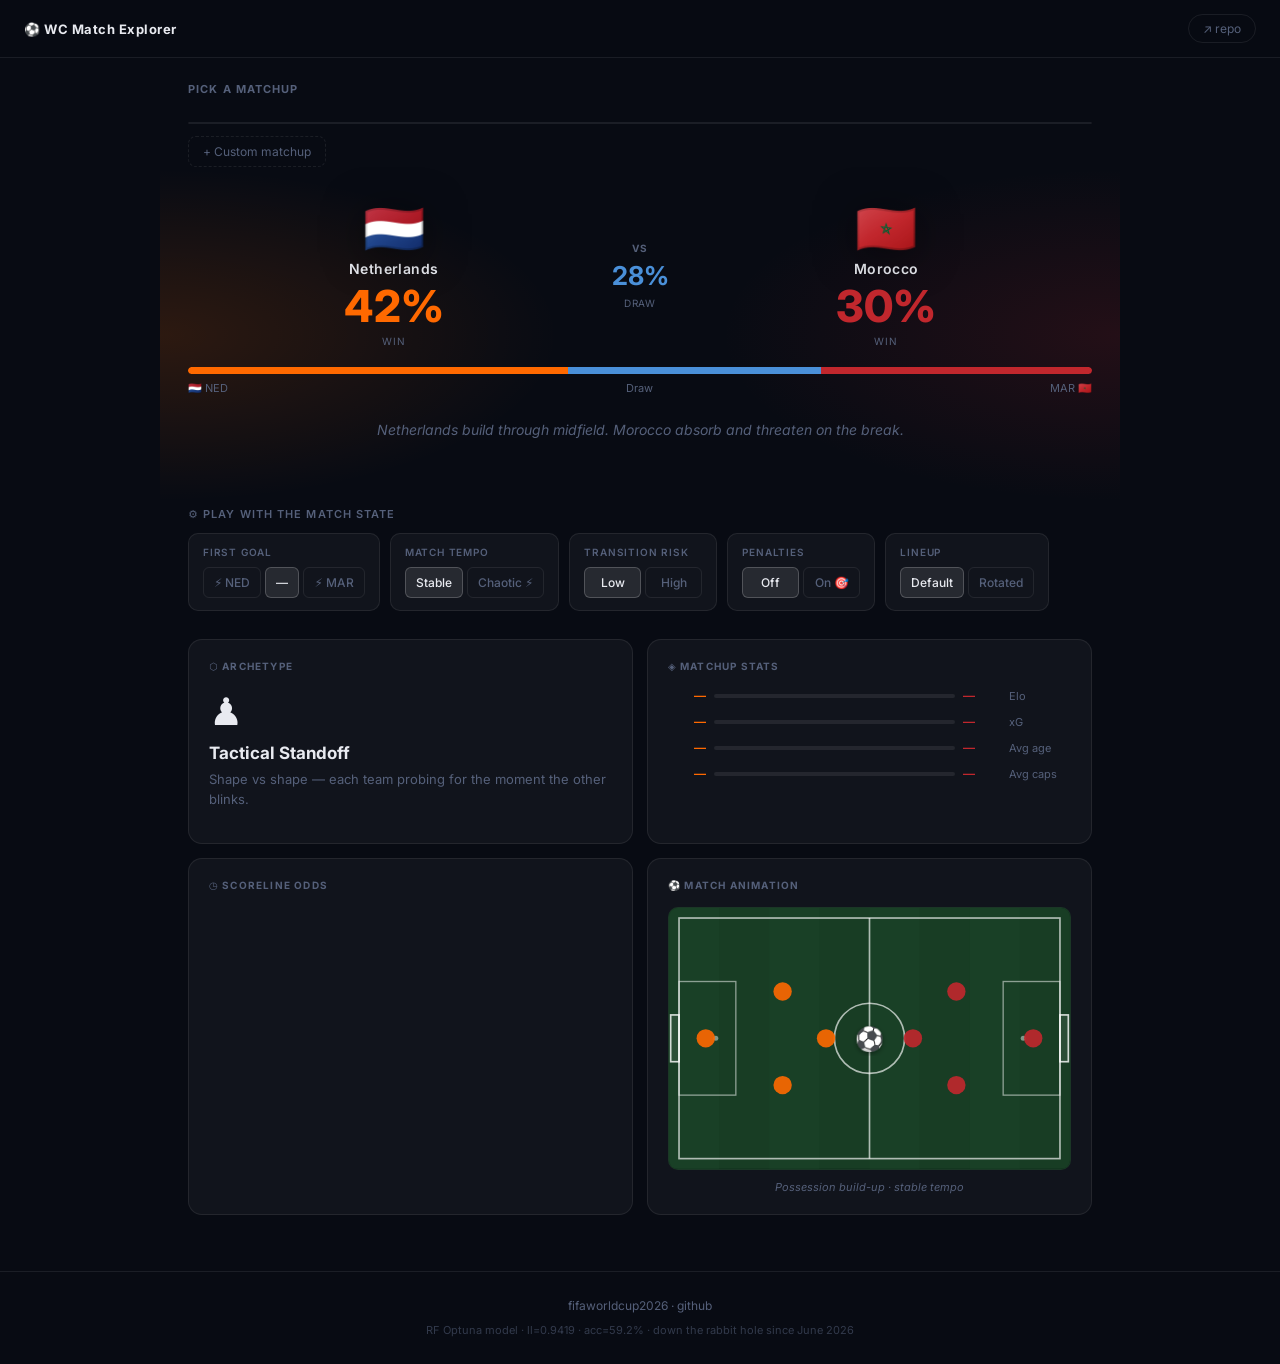
==== commit daa837f6: "feat: match explorer (index.html) + matchup-card archetype app (web/matchup-card/) with 93 matches, " ====
--- a/index.html
+++ b/index.html
@@ -9,25 +9,18 @@
   <link rel="preconnect" href="https://fonts.gstatic.com" crossorigin>
   <link href="https://fonts.googleapis.com/css2?family=Inter:wght@300;400;500;600;700;800&display=swap" rel="stylesheet">
   <style>
-    :root {
-      --bg:        #080b13;
-      --surface:   rgba(255,255,255,0.04);
-      --surface-hi:rgba(255,255,255,0.08);
-      --border:    rgba(255,255,255,0.08);
-      --text:      #e8eaf0;
-      --muted:     #55607a;
-      --t1:        #FF6900;
-      --t1-glow:   rgba(255,105,0,0.15);
-      --t2:        #C1272D;
-      --t2-glow:   rgba(193,39,45,0.15);
-      --draw:      #4a90d9;
-      --r: 14px; --r-sm: 10px;
+    :root{
+      --bg:#080b13;--surface:rgba(255,255,255,.04);--surface-hi:rgba(255,255,255,.08);
+      --border:rgba(255,255,255,.08);--text:#e8eaf0;--muted:#55607a;
+      --t1:#FF6900;--t1-glow:rgba(255,105,0,.15);
+      --t2:#C1272D;--t2-glow:rgba(193,39,45,.15);
+      --draw:#4a90d9;--r:14px;--r-sm:10px;
     }
     *,*::before,*::after{box-sizing:border-box;margin:0;padding:0}
     body{font-family:'Inter',system-ui,sans-serif;background:var(--bg);color:var(--text);min-height:100vh;overflow-x:hidden}
 
     /* NAV */
-    nav{display:flex;justify-content:space-between;align-items:center;padding:14px 24px;border-bottom:1px solid var(--border);position:sticky;top:0;z-index:200;background:rgba(8,11,19,.9);backdrop-filter:blur(16px)}
+    nav{display:flex;justify-content:space-between;align-items:center;padding:14px 24px;border-bottom:1px solid var(--border);position:sticky;top:0;z-index:200;background:rgba(8,11,19,.92);backdrop-filter:blur(16px)}
     .nav-brand{font-size:13px;font-weight:600;color:var(--muted);letter-spacing:.04em}
     .nav-brand strong{color:var(--text)}
     .nav-link{font-size:12px;color:var(--muted);text-decoration:none;padding:6px 14px;border:1px solid var(--border);border-radius:20px;transition:all .2s}
@@ -40,13 +33,16 @@
     .ypill{padding:6px 14px;border:1px solid var(--border);border-radius:20px;background:transparent;color:var(--muted);font-size:12px;font-family:inherit;font-weight:600;cursor:pointer;transition:all .15s}
     .ypill:hover{color:var(--text);border-color:rgba(255,255,255,.2)}
     .ypill.active{background:rgba(255,255,255,.09);color:var(--text);border-color:rgba(255,255,255,.22)}
-    .match-grid{display:flex;flex-direction:column;margin-bottom:12px;max-height:200px;overflow-y:auto;border:1px solid var(--border);border-radius:var(--r-sm)}
-    .match-section-hd{padding:7px 12px;font-size:10px;font-weight:700;letter-spacing:.1em;text-transform:uppercase;color:var(--muted);background:rgba(255,255,255,.025);display:flex;align-items:center;gap:6px;position:sticky;top:0;z-index:2;border-bottom:1px solid var(--border)}
+
+    /* MATCH GRID */
+    .match-grid{display:flex;flex-direction:column;margin-bottom:12px;max-height:210px;overflow-y:auto;border:1px solid var(--border);border-radius:var(--r-sm)}
+    .match-section-hd{padding:7px 12px;font-size:10px;font-weight:700;letter-spacing:.1em;text-transform:uppercase;color:var(--muted);background:rgba(255,255,255,.03);display:flex;align-items:center;gap:6px;position:sticky;top:0;z-index:2;border-bottom:1px solid var(--border)}
     .match-section-hd:not(:first-child){border-top:1px solid var(--border)}
     .msdot{width:6px;height:6px;border-radius:50%;display:inline-block;flex-shrink:0}
     .msdot-done{background:#4ade80}
     .msdot-tbd{background:#a78bfa}
-    .match-chip{padding:9px 12px;border:none;border-top:1px solid var(--border);background:transparent;font-size:12px;font-weight:500;cursor:pointer;transition:background .12s;display:flex;align-items:center;gap:7px;white-space:nowrap;text-align:left;width:100%;color:var(--text)}
+    .match-chip{padding:9px 12px;border:none;border-top:1px solid var(--border);background:transparent;font-size:12px;font-weight:500;cursor:pointer;transition:background .12s;display:flex;align-items:center;gap:7px;white-space:nowrap;text-align:left;width:100%;color:var(--text);font-family:inherit}
+    .match-chip:first-of-type{border-top:none}
     .match-chip:hover{background:var(--surface-hi)}
     .match-chip.active{background:rgba(255,255,255,.07)}
     .chip-teams{flex:1;font-size:12px}
@@ -54,8 +50,11 @@
     .chip-result{font-size:10px;font-weight:600;padding:2px 7px;border-radius:4px;background:rgba(74,222,128,.1);border:1px solid rgba(74,222,128,.2);color:#4ade80;flex-shrink:0}
     .chip-pred{font-size:10px;padding:2px 7px;border-radius:4px;background:rgba(255,255,255,.04);color:var(--muted);flex-shrink:0}
     .chip-future{font-size:10px;font-weight:600;padding:2px 7px;border-radius:4px;background:rgba(167,139,250,.1);border:1px solid rgba(167,139,250,.22);color:#a78bfa;flex-shrink:0}
-
-    /* Custom picker */
+    .chip-tick{font-size:10px;font-weight:700}
+    .chip-tick.ok{color:#4ade80}
+    .chip-tick.bad{color:#f87171}
+
+    /* CUSTOM */
     .custom-row{display:flex;align-items:center;gap:10px;flex-wrap:wrap}
     .btn-custom{padding:7px 14px;border:1px dashed var(--border);border-radius:8px;background:transparent;color:var(--muted);font-size:12px;font-family:inherit;cursor:pointer;transition:all .15s}
     .btn-custom:hover{color:var(--text);border-color:rgba(255,255,255,.25)}
@@ -66,16 +65,16 @@
     .vs-sep{color:var(--muted);font-size:13px;font-weight:700}
 
     /* HERO */
-    .hero{position:relative;overflow:hidden;max-width:960px;margin:0 auto;padding:36px 28px 24px}
-    .hero::before{content:'';position:absolute;left:0;top:0;width:42%;height:100%;background:radial-gradient(ellipse at left center,var(--t1-glow) 0%,transparent 70%);pointer-events:none;transition:all .5s}
-    .hero::after{content:'';position:absolute;right:0;top:0;width:42%;height:100%;background:radial-gradient(ellipse at right center,var(--t2-glow) 0%,transparent 70%);pointer-events:none;transition:all .5s}
+    .hero{position:relative;overflow:hidden;max-width:960px;margin:0 auto;padding:36px 28px 20px}
+    .hero::before{content:'';position:absolute;left:0;top:0;width:42%;height:100%;background:radial-gradient(ellipse at left center,var(--t1-glow),transparent 70%);pointer-events:none;transition:all .5s}
+    .hero::after{content:'';position:absolute;right:0;top:0;width:42%;height:100%;background:radial-gradient(ellipse at right center,var(--t2-glow),transparent 70%);pointer-events:none;transition:all .5s}
     .matchup-row{display:flex;align-items:center;justify-content:space-between;gap:12px;position:relative;z-index:1}
     .team{display:flex;flex-direction:column;align-items:center;gap:7px;flex:1}
     .team-flag{font-size:50px;line-height:1;filter:drop-shadow(0 4px 20px rgba(0,0,0,.5));transition:all .3s}
-    .team-name{font-size:14px;font-weight:600;letter-spacing:.03em;text-align:center;transition:all .3s}
+    .team-name{font-size:14px;font-weight:600;letter-spacing:.03em;text-align:center}
     .team-prob{font-size:44px;font-weight:800;line-height:1;transition:all .35s cubic-bezier(.34,1.56,.64,1);position:relative}
     .team-label{font-size:10px;color:var(--muted);letter-spacing:.09em;text-transform:uppercase}
-    .crown{position:absolute;top:-18px;right:-8px;font-size:16px;opacity:0;transition:opacity .4s;pointer-events:none}
+    .crown{position:absolute;top:-18px;right:-8px;font-size:16px;opacity:0;transition:opacity .4s}
     .crown.show{opacity:1}
     .team.t1 .team-prob{color:var(--t1)}
     .team.t2 .team-prob{color:var(--t2)}
@@ -84,29 +83,24 @@
     .draw-big{font-size:26px;font-weight:700;color:var(--draw);transition:all .35s}
     .draw-small{font-size:10px;color:var(--muted);letter-spacing:.08em;text-transform:uppercase}
 
-    /* Prob bar */
-    .prob-bar-wrap{margin:20px 0 16px;position:relative;z-index:1}
+    /* PROB BAR */
+    .prob-bar-wrap{margin:20px 0 12px;position:relative;z-index:1}
     .prob-bar{height:7px;border-radius:4px;overflow:hidden;display:flex}
     .pb-t1{border-radius:4px 0 0 4px;transition:flex .5s ease}
     .pb-draw{background:var(--draw);transition:flex .5s ease}
     .pb-t2{border-radius:0 4px 4px 0;transition:flex .5s ease}
     .bar-labels{display:flex;justify-content:space-between;margin-top:7px;font-size:11px;color:var(--muted)}
 
-    /* Script */
+    /* SCRIPT + STATUS */
     .script{text-align:center;font-size:14px;color:var(--muted);font-style:italic;padding:4px 24px;min-height:44px;display:flex;align-items:center;justify-content:center;transition:opacity .25s;position:relative;z-index:1}
     .script.fade{opacity:0}
-    .match-status{text-align:center;padding:8px 24px 4px;position:relative;z-index:1;display:flex;align-items:center;justify-content:center;gap:8px;flex-wrap:wrap}
+    .match-status{text-align:center;padding:6px 24px 2px;position:relative;z-index:1;display:flex;align-items:center;justify-content:center;gap:7px;flex-wrap:wrap;min-height:32px}
     .ms-pill{padding:4px 10px;border-radius:20px;font-size:11px;font-weight:600;display:flex;align-items:center;gap:4px}
     .ms-result{background:rgba(74,222,128,.1);border:1px solid rgba(74,222,128,.22);color:#4ade80}
     .ms-pred{background:rgba(255,255,255,.05);border:1px solid var(--border);color:var(--muted)}
     .ms-future{background:rgba(167,139,250,.1);border:1px solid rgba(167,139,250,.22);color:#a78bfa}
-
-
-    .chip-tick{font-size:10px;font-weight:700;padding:1px 4px;border-radius:3px;margin-left:2px}
-    .chip-tick.ok{color:#4ade80}
-    .chip-tick.bad{color:#f87171}
-    .ms-correct{background:rgba(74,222,128,.15);border:1px solid rgba(74,222,128,.3);color:#4ade80}
-    .ms-wrong{background:rgba(248,113,113,.12);border:1px solid rgba(248,113,113,.25);color:#f87171}
+    .ms-correct{background:rgba(74,222,128,.12);border:1px solid rgba(74,222,128,.28);color:#4ade80}
+    .ms-wrong{background:rgba(248,113,113,.1);border:1px solid rgba(248,113,113,.25);color:#f87171}
 
     /* CONTROLS */
     .controls{max-width:960px;margin:0 auto;padding:4px 28px 28px}
@@ -127,7 +121,7 @@
     .panel{background:var(--surface);border:1px solid var(--border);border-radius:var(--r);padding:20px}
     .panel-title{font-size:10px;font-weight:700;letter-spacing:.12em;text-transform:uppercase;color:var(--muted);margin-bottom:16px}
 
-    /* Archetype */
+    /* ARCHETYPE */
     .arch-icon{font-size:38px;display:block;margin-bottom:9px}
     .arch-label{font-size:17px;font-weight:700;margin-bottom:6px}
     .arch-desc{font-size:13px;color:var(--muted);line-height:1.55}
@@ -136,7 +130,7 @@
     .tag.t1-t{border-color:rgba(255,105,0,.35);color:var(--t1);background:rgba(255,105,0,.08)}
     .tag.t2-t{border-color:rgba(193,39,45,.35);color:#e06060;background:rgba(193,39,45,.08)}
 
-    /* Stats */
+    /* STATS */
     .stat-row{display:flex;align-items:center;gap:8px;margin-bottom:11px}
     .sv{font-size:12px;font-weight:600;min-width:38px}
     .sv.t1{color:var(--t1);text-align:right}
@@ -146,51 +140,42 @@
     .bv-t2{border-radius:0 2px 2px 0;transition:width .45s}
     .sl{font-size:11px;color:var(--muted);min-width:62px}
 
-    /* Scorelines */
+    /* SCORELINES */
     .sc-row{display:flex;align-items:center;gap:8px;margin-bottom:7px}
     .sc-lbl{font-size:12px;font-weight:700;min-width:34px;text-align:center;font-feature-settings:'tnum'}
     .sc-track{flex:1;height:18px;background:var(--border);border-radius:4px;overflow:hidden}
     .sc-fill{height:100%;border-radius:4px;transition:width .55s cubic-bezier(.34,1.56,.64,1)}
     .sc-pct{font-size:11px;color:var(--muted);min-width:34px;text-align:right}
 
-    /* Pitch */
+    /* PITCH */
     .pitch-shell{background:#0d2b18;border-radius:10px;overflow:hidden;border:1px solid rgba(255,255,255,.06);position:relative}
     .pitch-shell svg{width:100%;height:auto;display:block}
     .goal-flash{position:absolute;inset:0;border-radius:10px;pointer-events:none;opacity:0;transition:opacity .2s}
-    .goal-flash.t1-f{opacity:0}
-    .goal-flash.t2-f{opacity:0}
-    .goal-flash.show{opacity:1}
-    .pitch-stable  .ball-el{animation:ball-stable  8s infinite ease-in-out}
+    .pitch-note{font-size:11px;color:var(--muted);text-align:center;margin-top:10px;font-style:italic}
+    .pitch-stable .ball-el{animation:ball-stable 8s infinite ease-in-out}
     .pitch-chaotic .ball-el{animation:ball-chaotic 2.6s infinite linear}
     .dot-t1{animation:bob-a 4s infinite ease-in-out}
     .dot-t2{animation:bob-b 3.7s infinite ease-in-out}
     @keyframes ball-stable{
-      0%  {transform:translate(  0px, 0px)}  12%{transform:translate( 32px,-18px)}
-      26% {transform:translate( 58px, 8px)}  40%{transform:translate( 36px, 22px)}
-      54% {transform:translate(-12px,16px)}  68%{transform:translate(-38px,-8px)}
-      84% {transform:translate(-22px,-20px)} 100%{transform:translate(0px,0px)}
+      0%{transform:translate(0,0)}12%{transform:translate(32px,-18px)}26%{transform:translate(58px,8px)}
+      40%{transform:translate(36px,22px)}54%{transform:translate(-12px,16px)}68%{transform:translate(-38px,-8px)}
+      84%{transform:translate(-22px,-20px)}100%{transform:translate(0,0)}
     }
     @keyframes ball-chaotic{
-      0%  {transform:translate(  0px, 0px)}   9%{transform:translate( 58px,-34px)}
-      18% {transform:translate(-42px,26px)}  27%{transform:translate( 70px, 14px)}
-      36% {transform:translate(-30px,-32px)} 45%{transform:translate( 46px, 38px)}
-      54% {transform:translate(-56px,-16px)} 63%{transform:translate( 34px,-42px)}
-      72% {transform:translate(-46px,28px)}  81%{transform:translate( 62px,-4px)}
-      90% {transform:translate(-22px,-36px)} 100%{transform:translate(0px,0px)}
+      0%{transform:translate(0,0)}9%{transform:translate(58px,-34px)}18%{transform:translate(-42px,26px)}
+      27%{transform:translate(70px,14px)}36%{transform:translate(-30px,-32px)}45%{transform:translate(46px,38px)}
+      54%{transform:translate(-56px,-16px)}63%{transform:translate(34px,-42px)}72%{transform:translate(-46px,28px)}
+      81%{transform:translate(62px,-4px)}90%{transform:translate(-22px,-36px)}100%{transform:translate(0,0)}
     }
     @keyframes bob-a{0%,100%{transform:translate(0,0)}50%{transform:translate(2px,-3px)}}
     @keyframes bob-b{0%,100%{transform:translate(0,0)}50%{transform:translate(-2px,3px)}}
-    .pitch-note{font-size:11px;color:var(--muted);text-align:center;margin-top:10px;font-style:italic}
 
     /* FOOTER */
     footer{text-align:center;padding:24px;border-top:1px solid var(--border);font-size:12px;color:var(--muted);line-height:1.7}
     footer a{color:var(--muted);text-decoration:none}
     footer a:hover{color:var(--text)}
 
-    /* Confetti canvas */
     #confetti{position:fixed;inset:0;pointer-events:none;z-index:9999}
-
-    /* Pulse */
     @keyframes pulse{0%{transform:scale(1)}45%{transform:scale(1.1)}100%{transform:scale(1)}}
     .pulse{animation:pulse .38s ease}
   </style>
@@ -204,7 +189,6 @@
   <a class="nav-link" href="https://github.com/sboettch/fifaworldcup2026-v1" target="_blank">↗ repo</a>
 </nav>
 
-<!-- SELECTOR -->
 <section class="selector">
   <div class="sel-head">Pick a matchup</div>
   <div class="year-pills" id="year-pills"></div>
@@ -219,7 +203,6 @@
   </div>
 </section>
 
-<!-- HERO -->
 <section class="hero" id="hero">
   <div class="matchup-row">
     <div class="team t1">
@@ -254,16 +237,15 @@
   <div class="match-status" id="match-status"></div>
 </section>
 
-<!-- CONTROLS -->
 <section class="controls">
   <div class="controls-heading">⚙ play with the match state</div>
   <div class="controls-grid">
     <div class="ctrl-group">
       <div class="ctrl-group-label">First goal</div>
       <div class="ctrl-btns">
-        <button class="btn t1-btn" data-k="firstGoal" data-v="t1"   onclick="setCtrl(this)">⚡ <span class="ctrl-t1-name">NED</span></button>
+        <button class="btn t1-btn" data-k="firstGoal" data-v="t1" onclick="setCtrl(this)">⚡ <span class="ctrl-t1-name">NED</span></button>
         <button class="btn active"  data-k="firstGoal" data-v="none" onclick="setCtrl(this)">—</button>
-        <button class="btn t2-btn" data-k="firstGoal" data-v="t2"   onclick="setCtrl(this)">⚡ <span class="ctrl-t2-name">MAR</span></button>
+        <button class="btn t2-btn" data-k="firstGoal" data-v="t2" onclick="setCtrl(this)">⚡ <span class="ctrl-t2-name">MAR</span></button>
       </div>
     </div>
     <div class="ctrl-group">
@@ -297,59 +279,35 @@
   </div>
 </section>
 
-<!-- PANELS -->
 <div class="panels">
   <div class="panel">
     <div class="panel-title">⬡ Archetype</div>
-    <div id="arch-icon"  class="arch-icon">♟️</div>
+    <div id="arch-icon" class="arch-icon">♟️</div>
     <div id="arch-label" class="arch-label">Tactical Standoff</div>
-    <div id="arch-desc"  class="arch-desc">Shape vs shape — each team probing for the moment the other blinks. Elo gap is narrow. Margins decide.</div>
+    <div id="arch-desc"  class="arch-desc">Shape vs shape — each team probing for the moment the other blinks.</div>
     <div id="arch-tags"  class="arch-tags"></div>
   </div>
-
   <div class="panel">
     <div class="panel-title">◈ Matchup stats</div>
-    <div class="stat-row">
-      <div class="sv t1" id="sv-elo-t1">—</div>
-      <div class="bar-bg"><div class="bv-t1" id="bv-elo-t1" style="width:54%"></div><div class="bv-t2" id="bv-elo-t2" style="width:46%"></div></div>
-      <div class="sv t2" id="sv-elo-t2">—</div>
-      <div class="sl">Elo</div>
-    </div>
-    <div class="stat-row">
-      <div class="sv t1" id="sv-xg-t1">—</div>
-      <div class="bar-bg"><div class="bv-t1" id="bv-xg-t1" style="width:56%"></div><div class="bv-t2" id="bv-xg-t2" style="width:44%"></div></div>
-      <div class="sv t2" id="sv-xg-t2">—</div>
-      <div class="sl">xG</div>
-    </div>
-    <div class="stat-row">
-      <div class="sv t1" id="sv-age-t1">—</div>
-      <div class="bar-bg"><div class="bv-t1" id="bv-age-t1" style="width:50%"></div><div class="bv-t2" id="bv-age-t2" style="width:50%"></div></div>
-      <div class="sv t2" id="sv-age-t2">—</div>
-      <div class="sl">Avg age</div>
-    </div>
-    <div class="stat-row">
-      <div class="sv t1" id="sv-caps-t1">—</div>
-      <div class="bar-bg"><div class="bv-t1" id="bv-caps-t1" style="width:52%"></div><div class="bv-t2" id="bv-caps-t2" style="width:48%"></div></div>
-      <div class="sv t2" id="sv-caps-t2">—</div>
-      <div class="sl">Avg caps</div>
-    </div>
+    <div class="stat-row"><div class="sv t1" id="sv-elo-t1">—</div><div class="bar-bg"><div class="bv-t1" id="bv-elo-t1" style="width:54%"></div><div class="bv-t2" id="bv-elo-t2" style="width:46%"></div></div><div class="sv t2" id="sv-elo-t2">—</div><div class="sl">Elo</div></div>
+    <div class="stat-row"><div class="sv t1" id="sv-xg-t1">—</div><div class="bar-bg"><div class="bv-t1" id="bv-xg-t1" style="width:56%"></div><div class="bv-t2" id="bv-xg-t2" style="width:44%"></div></div><div class="sv t2" id="sv-xg-t2">—</div><div class="sl">xG</div></div>
+    <div class="stat-row"><div class="sv t1" id="sv-age-t1">—</div><div class="bar-bg"><div class="bv-t1" id="bv-age-t1" style="width:50%"></div><div class="bv-t2" id="bv-age-t2" style="width:50%"></div></div><div class="sv t2" id="sv-age-t2">—</div><div class="sl">Avg age</div></div>
+    <div class="stat-row"><div class="sv t1" id="sv-caps-t1">—</div><div class="bar-bg"><div class="bv-t1" id="bv-caps-t1" style="width:52%"></div><div class="bv-t2" id="bv-caps-t2" style="width:48%"></div></div><div class="sv t2" id="sv-caps-t2">—</div><div class="sl">Avg caps</div></div>
   </div>
-
   <div class="panel">
     <div class="panel-title">◷ Scoreline odds</div>
     <div id="scorelines"></div>
   </div>
-
   <div class="panel">
     <div class="panel-title">⚽ Match animation</div>
-    <div class="pitch-shell" id="pitch-shell">
-      <div class="goal-flash t1-f" id="flash-t1"></div>
-      <div class="goal-flash t2-f" id="flash-t2"></div>
+    <div class="pitch-shell">
+      <div class="goal-flash" id="flash-t1" style="background:rgba(255,105,0,.3)"></div>
+      <div class="goal-flash" id="flash-t2" style="background:rgba(193,39,45,.3)"></div>
       <div id="pitch" class="pitch-stable">
         <svg viewBox="0 0 240 156" xmlns="http://www.w3.org/2000/svg">
           <rect width="240" height="156" fill="#183d24"/>
-          <rect x="0"   y="0" width="30" height="156" fill="#1b4227" opacity=".7"/>
-          <rect x="60"  y="0" width="30" height="156" fill="#1b4227" opacity=".7"/>
+          <rect x="0" y="0" width="30" height="156" fill="#1b4227" opacity=".7"/>
+          <rect x="60" y="0" width="30" height="156" fill="#1b4227" opacity=".7"/>
           <rect x="120" y="0" width="30" height="156" fill="#1b4227" opacity=".7"/>
           <rect x="180" y="0" width="30" height="156" fill="#1b4227" opacity=".7"/>
           <rect x="6" y="6" width="228" height="144" fill="none" stroke="rgba(255,255,255,.65)" stroke-width="1"/>
@@ -358,28 +316,19 @@
           <circle cx="120" cy="78" r="1.8" fill="rgba(255,255,255,.7)"/>
           <rect x="6"   y="44" width="34" height="68" fill="none" stroke="rgba(255,255,255,.5)" stroke-width=".8"/>
           <rect x="200" y="44" width="34" height="68" fill="none" stroke="rgba(255,255,255,.5)" stroke-width=".8"/>
-          <rect x="6"   y="57" width="14" height="42" fill="none" stroke="rgba(255,255,255,.3)" stroke-width=".6"/>
-          <rect x="220" y="57" width="14" height="42" fill="none" stroke="rgba(255,255,255,.3)" stroke-width=".6"/>
           <rect x="1"   y="64" width="5" height="28" fill="rgba(255,255,255,.08)" stroke="rgba(255,255,255,.8)" stroke-width="1"/>
           <rect x="234" y="64" width="5" height="28" fill="rgba(255,255,255,.08)" stroke="rgba(255,255,255,.8)" stroke-width="1"/>
           <circle cx="28"  cy="78" r="1.5" fill="rgba(255,255,255,.45)"/>
           <circle cx="212" cy="78" r="1.5" fill="rgba(255,255,255,.45)"/>
-          <path d="M6 6 Q10 6 10 10" fill="none" stroke="rgba(255,255,255,.4)" stroke-width=".7"/>
-          <path d="M234 6 Q234 10 230 10" fill="none" stroke="rgba(255,255,255,.4)" stroke-width=".7"/>
-          <path d="M6 150 Q10 150 10 146" fill="none" stroke="rgba(255,255,255,.4)" stroke-width=".7"/>
-          <path d="M234 150 Q234 146 230 146" fill="none" stroke="rgba(255,255,255,.4)" stroke-width=".7"/>
-          <!-- T1 players -->
-          <circle class="dot-t1" id="pt1a" cx="22"  cy="78"  r="5.5" fill="#FF6900" opacity=".9"/>
-          <circle class="dot-t1" id="pt1b" cx="68"  cy="50"  r="5.5" fill="#FF6900" opacity=".9"/>
-          <circle class="dot-t1" id="pt1c" cx="68"  cy="106" r="5.5" fill="#FF6900" opacity=".9"/>
-          <circle class="dot-t1" id="pt1d" cx="94"  cy="78"  r="5.5" fill="#FF6900" opacity=".9"/>
-          <!-- T2 players -->
-          <circle class="dot-t2" id="pt2a" cx="218" cy="78"  r="5.5" fill="#C1272D" opacity=".9"/>
-          <circle class="dot-t2" id="pt2b" cx="172" cy="50"  r="5.5" fill="#C1272D" opacity=".9"/>
-          <circle class="dot-t2" id="pt2c" cx="172" cy="106" r="5.5" fill="#C1272D" opacity=".9"/>
-          <circle class="dot-t2" id="pt2d" cx="146" cy="78"  r="5.5" fill="#C1272D" opacity=".9"/>
-          <!-- Ball as emoji -->
-          <defs><filter id="drop" x="-20%" y="-20%" width="140%" height="140%"><feDropShadow dx="0" dy="1" stdDeviation="1.5" flood-opacity="0.4"/></filter></defs>
+          <circle class="dot-t1" cx="22"  cy="78"  r="5.5" fill="var(--t1)" opacity=".9"/>
+          <circle class="dot-t1" cx="68"  cy="50"  r="5.5" fill="var(--t1)" opacity=".9"/>
+          <circle class="dot-t1" cx="68"  cy="106" r="5.5" fill="var(--t1)" opacity=".9"/>
+          <circle class="dot-t1" cx="94"  cy="78"  r="5.5" fill="var(--t1)" opacity=".9"/>
+          <circle class="dot-t2" cx="218" cy="78"  r="5.5" fill="var(--t2)" opacity=".9"/>
+          <circle class="dot-t2" cx="172" cy="50"  r="5.5" fill="var(--t2)" opacity=".9"/>
+          <circle class="dot-t2" cx="172" cy="106" r="5.5" fill="var(--t2)" opacity=".9"/>
+          <circle class="dot-t2" cx="146" cy="78"  r="5.5" fill="var(--t2)" opacity=".9"/>
+          <defs><filter id="drop"><feDropShadow dx="0" dy="1" stdDeviation="1.5" flood-opacity="0.4"/></filter></defs>
           <text class="ball-el" x="120" y="78" text-anchor="middle" dominant-baseline="central" font-size="14" filter="url(#drop)">⚽</text>
         </svg>
       </div>
@@ -389,12 +338,11 @@
 </div>
 
 <footer>
-  <div>fifaworldcup2026-v1 · <a href="https://github.com/sboettch/fifaworldcup2026-v1">github</a> · <a href="mailto:sboettcher@ub313.net">sboettcher@ub313.net</a></div>
-  <div style="margin-top:5px;font-size:11px;opacity:.55">RF Optuna model (ll=0.9414, acc=59%) · scenarios are illustrative · down the rabbit hole since June 2026</div>
+  <div>fifaworldcup2026 · <a href="https://github.com/sboettch/fifaworldcup2026-v1" target="_blank">github</a></div>
+  <div style="margin-top:5px;font-size:11px;opacity:.55">RF Optuna model · ll=0.9419 · acc=59.2% · down the rabbit hole since June 2026</div>
 </footer>
 
 <script>
-// ── TEAM DATA ────────────────────────────────────────────────────────
 const TEAMS = {
   'Argentina':    {flag:'🇦🇷', elo:1980, age:26.2, caps:48},
   'France':       {flag:'🇫🇷', elo:2005, age:27.1, caps:52},
@@ -449,11 +397,28 @@
   'Jamaica':      {flag:'🇯🇲', elo:1728, age:26.4, caps:38},
   'Panama':       {flag:'🇵🇦', elo:1720, age:27.2, caps:46},
   'Honduras':     {flag:'🇭🇳', elo:1740, age:27.0, caps:44},
-};
-
-// ── MATCH DATA ────────────────────────────────────────────────────────
-// pred: 'home'|'away'|'draw' — model's pre-match top prediction
-// result: score string (null = upcoming)
+  'Bosnia and Herzegovina':{flag:'🇧🇦', elo:1798, age:27.2, caps:46},
+  'Cape Verde':      {flag:'🇨🇻', elo:1720, age:26.8, caps:38},
+  'China':           {flag:'🇨🇳', elo:1698, age:26.4, caps:42},
+  'Curaçao':         {flag:'🇨🇼', elo:1682, age:26.2, caps:32},
+  'DR Congo':        {flag:'🇨🇩', elo:1762, age:26.6, caps:44},
+  'Greece':          {flag:'🇬🇷', elo:1768, age:27.8, caps:52},
+  'Haiti':           {flag:'🇭🇹', elo:1680, age:25.8, caps:36},
+  'Iraq':            {flag:'🇮🇶', elo:1720, age:26.4, caps:44},
+  'Italy':           {flag:'🇮🇹', elo:1905, age:28.2, caps:58},
+  'Ivory Coast':     {flag:'🇨🇮', elo:1798, age:27.2, caps:52},
+  'Jordan':          {flag:'🇯🇴', elo:1718, age:26.6, caps:44},
+  'North Korea':     {flag:'🇰🇵', elo:1690, age:26.0, caps:48},
+  'Norway':          {flag:'🇳🇴', elo:1838, age:26.2, caps:42},
+  'Russia':          {flag:'🇷🇺', elo:1830, age:27.4, caps:52},
+  'Scotland':        {flag:'🏴󠁧󠁢󠁳󠁣󠁴󠁿', elo:1762, age:27.8, caps:50},
+  'South Africa':    {flag:'🇿🇦', elo:1728, age:27.2, caps:48},
+  'Togo':            {flag:'🇹🇬', elo:1680, age:26.8, caps:46},
+  'Ukraine':         {flag:'🇺🇦', elo:1822, age:27.6, caps:52},
+  'United States':   {flag:'🇺🇸', elo:1802, age:25.1, caps:36},
+  'Uzbekistan':      {flag:'🇺🇿', elo:1742, age:25.8, caps:36},
+}
+
 const MATCHES = [
   // ── 2026 · all matches from real model output ──────────────────────
   {yr:2026,stage:'Group A',    t1:'Mexico',                t2:'South Africa',          result:'2-0',  p:[0.732,0.168,0.101],pred:'home'},
@@ -529,13 +494,23 @@
   {yr:2026,stage:'Group K',    t1:'DR Congo',               t2:'Uzbekistan',             result:'3-1',  p:[0.471,0.270,0.259],pred:'home'},
   {yr:2026,stage:'Group L',    t1:'Panama',                 t2:'England',                result:'0-2',  p:[0.184,0.108,0.708],pred:'away'},
   {yr:2026,stage:'Group L',    t1:'Croatia',                t2:'Ghana',                  result:'2-1',  p:[0.708,0.182,0.110],pred:'home'},
-  // Knockout (model predictions — results TBD)
-  {yr:2026,stage:'Round of 32',t1:'Mexico',                t2:'Brazil',                 result:null,   p:[0.310,0.270,0.420],pred:'away'},
-  {yr:2026,stage:'Round of 32',t1:'Spain',                 t2:'Colombia',               result:null,   p:[0.510,0.270,0.220],pred:'home'},
-  {yr:2026,stage:'Round of 32',t1:'France',                t2:'Argentina',              result:null,   p:[0.400,0.270,0.330],pred:'home'},
-  {yr:2026,stage:'Round of 32',t1:'Netherlands',           t2:'England',                result:null,   p:[0.390,0.270,0.340],pred:'home'},
-  {yr:2026,stage:'Round of 32',t1:'Germany',               t2:'Portugal',               result:null,   p:[0.370,0.270,0.360],pred:'home'},
-  {yr:2026,stage:'Round of 32',t1:'Morocco',               t2:'Belgium',                result:null,   p:[0.340,0.270,0.390],pred:'away'},
+  // ── Round of 32 ────────────────────────────────────────────────
+  {yr:2026,stage:'Round of 32',t1:'South Africa',t2:'Canada',result:'0-1',p:[0.380,0.270,0.350],pred:'home'},
+  {yr:2026,stage:'Round of 32',t1:'Brazil',t2:'Japan',result:'2-1',p:[0.488,0.225,0.287],pred:'home'},
+  {yr:2026,stage:'Round of 32',t1:'Germany',t2:'Paraguay',result:'1-1',p:[0.489,0.256,0.255],pred:'home'},
+  {yr:2026,stage:'Round of 32',t1:'Netherlands',t2:'Morocco',result:'1-1',p:[0.414,0.326,0.260],pred:'home'},
+  {yr:2026,stage:'Round of 32',t1:'Ivory Coast',t2:'Norway',result:'1-2',p:[0.273,0.375,0.352],pred:'draw'},
+  {yr:2026,stage:'Round of 32',t1:'France',t2:'Sweden',result:'3-0',p:[0.790,0.117,0.094],pred:'home'},
+  {yr:2026,stage:'Round of 32',t1:'Mexico',t2:'Ecuador',result:'2-0',p:[0.561,0.252,0.186],pred:'home'},
+  {yr:2026,stage:'Round of 32',t1:'England',t2:'DR Congo',result:'2-1',p:[0.807,0.108,0.085],pred:'home'},
+  {yr:2026,stage:'Round of 32',t1:'Belgium',t2:'Senegal',result:'3-2',p:[0.470,0.313,0.217],pred:'home'},
+  {yr:2026,stage:'Round of 32',t1:'United States',t2:'Bosnia and Herzegovina',result:null,p:[0.880,0.072,0.048],pred:'home'},
+  {yr:2026,stage:'Round of 32',t1:'Spain',t2:'Austria',result:null,p:[0.786,0.116,0.098],pred:'home'},
+  {yr:2026,stage:'Round of 32',t1:'Portugal',t2:'Croatia',result:null,p:[0.482,0.266,0.252],pred:'home'},
+  {yr:2026,stage:'Round of 32',t1:'Switzerland',t2:'Algeria',result:null,p:[0.554,0.230,0.215],pred:'home'},
+  {yr:2026,stage:'Round of 32',t1:'Australia',t2:'Egypt',result:null,p:[0.510,0.234,0.256],pred:'home'},
+  {yr:2026,stage:'Round of 32',t1:'Argentina',t2:'Cape Verde',result:null,p:[0.845,0.090,0.065],pred:'home'},
+  {yr:2026,stage:'Round of 32',t1:'Colombia',t2:'Ghana',result:null,p:[0.858,0.077,0.064],pred:'home'},
   // ── 2022 ──────────────────────────────────────────────────────────
   {yr:2022,stage:'Final',        t1:'Argentina',  t2:'France',       result:'3-3 (pens)',p:[0.44,0.27,0.29],pred:'home'},
   {yr:2022,stage:'Semi-final',   t1:'France',     t2:'Morocco',      result:'2-0',       p:[0.55,0.25,0.20],pred:'home'},
@@ -647,17 +622,18 @@
   {yr:2002,stage:'Group',        t1:'Turkey',     t2:'China',        result:'3-0',       p:[0.52,0.26,0.22],pred:'home'},
   {yr:2002,stage:'Group',        t1:'Germany',    t2:'Saudi Arabia', result:'8-0',       p:[0.74,0.16,0.10],pred:'home'},
   {yr:2002,stage:'Group',        t1:'England',    t2:'Argentina',    result:'1-0',       p:[0.35,0.28,0.37],pred:'away'},
-]
-
-const YEARS
+];
 
 const YEARS = [2002,2006,2010,2014,2018,2022,2026];
 
 // ── STATE ────────────────────────────────────────────────────────────
 const S = {
-  t1:'Netherlands', t2:'Morocco', baseP:[0.42,0.28,0.30],
+  t1:'Netherlands', t2:'Morocco',
+  baseP:[0.42,0.28,0.30],
   firstGoal:'none', tempo:'stable', pressure:'low', penalties:'off', lineup:'default',
-  prevWinner: null
+  prevWinner:null, currentMatch:null
+  'Cura\u00e7ao':     {flag:'🇨🇼', elo:1682, age:26.2, caps:32},
+
 };
 
 // ── POISSON ──────────────────────────────────────────────────────────
@@ -672,19 +648,19 @@
   const d=e1-e2;
   const p1=1/(1+Math.pow(10,-d/600));
   const draw=0.26+0.04*(1-Math.abs(d)/800);
-  const p1adj=(p1*(1-draw)), p2adj=((1-p1)*(1-draw));
-  return[Math.max(.05,p1adj), Math.max(.05,draw), Math.max(.05,p2adj)];
+  const p1adj=p1*(1-draw), p2adj=(1-p1)*(1-draw);
+  return[Math.max(.05,p1adj),Math.max(.05,draw),Math.max(.05,p2adj)];
 }
 
 // ── COMPUTE FINAL PROBS ──────────────────────────────────────────────
 function computeProbs(){
   let[n,d,m]=S.baseP;
-  if(S.firstGoal==='t1') {n+=.18;d-=.10;m-=.08;}
-  if(S.firstGoal==='t2') {n-=.12;d-=.06;m+=.18;}
-  if(S.tempo==='chaotic')    {n-=.05;d-=.03;m+=.08;}
-  if(S.pressure==='high')    {n-=.04;d+=.01;m+=.03;}
-  if(S.penalties==='on')     {const nm=n+m;n=.48*nm;m=.52*nm;d=0;}
-  if(S.lineup==='alternate') {n-=.06;d+=.02;m+=.04;}
+  if(S.firstGoal==='t1'){n+=.18;d-=.10;m-=.08;}
+  if(S.firstGoal==='t2'){n-=.12;d-=.06;m+=.18;}
+  if(S.tempo==='chaotic'){n-=.05;d-=.03;m+=.08;}
+  if(S.pressure==='high'){n-=.04;d+=.01;m+=.03;}
+  if(S.penalties==='on'){const nm=n+m;n=.48*nm;m=.52*nm;d=0;}
+  if(S.lineup==='alternate'){n-=.06;d+=.02;m+=.04;}
   n=Math.max(.05,n);m=Math.max(.05,m);d=Math.max(0,d);
   const t=n+d+m;
   return{n:n/t,d:d/t,m:m/t};
@@ -694,11 +670,11 @@
 function computeXG(){
   const e1=TEAMS[S.t1]?.elo||1800, e2=TEAMS[S.t2]?.elo||1800;
   let n=1.1+Math.max(0,(e1-1700)/600), m=1.1+Math.max(0,(e2-1700)/600);
-  if(S.firstGoal==='t1') {n+=.38;m-=.14;}
-  if(S.firstGoal==='t2') {n-=.24;m+=.44;}
-  if(S.tempo==='chaotic') {n+=.34;m+=.34;}
-  if(S.pressure==='high') {n-=.10;m+=.20;}
-  if(S.lineup==='alternate') {n-=.22;}
+  if(S.firstGoal==='t1'){n+=.38;m-=.14;}
+  if(S.firstGoal==='t2'){n-=.24;m+=.44;}
+  if(S.tempo==='chaotic'){n+=.34;m+=.34;}
+  if(S.pressure==='high'){n-=.10;m+=.20;}
+  if(S.lineup==='alternate'){n-=.22;}
   return{n:Math.max(.4,n),m:Math.max(.4,m)};
 }
 
@@ -717,58 +693,54 @@
 function getScript(){
   const n1=S.t1.split(' ')[0], n2=S.t2.split(' ')[0];
   const{firstGoal:fg,tempo:t,pressure:p,penalties:pen,lineup:l}=S;
-  if(pen==='on')                return `120 minutes weren't enough — spot kicks and nerve decide it.`;
-  if(fg==='t1'&&t==='chaotic') return `${n1} up early in a wild, open game — ${n2} need to settle fast.`;
-  if(fg==='t2'&&t==='chaotic') return `${n2} lead in an electric end-to-end match — the upset is fully on.`;
-  if(fg==='t1'&&p==='high')    return `${n1} in front — ${n2} chasing, leaving space for the counter.`;
-  if(fg==='t2'&&p==='high')    return `${n2} ahead and absorbing pressure beautifully — exactly their game plan.`;
-  if(fg==='t1')                return `${n1} land the first blow. ${n2} need a moment of magic.`;
-  if(fg==='t2')                return `${n2} score first — the crowd is on their feet.`;
-  if(t==='chaotic'&&p==='high') return `End to end — both teams throwing caution to the wind. Anyone's game.`;
-  if(t==='chaotic')             return `Wide open — both sides leaving space in behind. Could be a thriller.`;
-  if(l==='alternate')           return `Rotated lineups on both sides — fresher legs, less settled shape.`;
-  if(p==='high')                return `Both teams pressing high — the game lives on the edge of transitions.`;
+  if(pen==='on') return'120 minutes weren't enough — spot kicks and nerve decide it.';
+  if(fg==='t1'&&t==='chaotic') return`${n1} up early in a wild, open game — ${n2} need to settle fast.`;
+  if(fg==='t2'&&t==='chaotic') return`${n2} lead in an electric end-to-end match — the upset is fully on.`;
+  if(fg==='t1'&&p==='high') return`${n1} in front — ${n2} chasing, leaving space for the counter.`;
+  if(fg==='t2'&&p==='high') return`${n2} ahead and absorbing pressure beautifully — exactly their game plan.`;
+  if(fg==='t1') return`${n1} land the first blow. ${n2} need a moment of magic.`;
+  if(fg==='t2') return`${n2} score first — the crowd is on their feet.`;
+  if(t==='chaotic'&&p==='high') return'End to end — both teams throwing caution to the wind. Anyone's game.';
+  if(t==='chaotic') return'Wide open — both sides leaving space in behind. Could be a thriller.';
+  if(l==='alternate') return'Rotated lineups on both sides — fresher legs, less settled shape.';
+  if(p==='high') return'Both teams pressing high — the game lives on the edge of transitions.';
   const e1=TEAMS[S.t1]?.elo||1800, e2=TEAMS[S.t2]?.elo||1800;
   return e1>=e2
-    ? `${n1} build from the back. ${n2} absorb and threaten on the break.`
-    : `${n2} take the initiative. ${n1} look to hit on the counter.`;
+    ?`${n1} build from the back. ${n2} absorb and threaten on the break.`
+    :`${n2} take the initiative. ${n1} look to hit on the counter.`;
 }
 
 // ── ARCHETYPE ────────────────────────────────────────────────────────
 function getArchetype(){
   const{firstGoal:fg,tempo:t,penalties:pen}=S;
-  if(pen==='on') return{icon:'🎯',label:'Penalty Brinkmanship',desc:'A match decided by nerve rather than football. Both sides defend, probe, and wait for the lottery.',tags:[['Knockout stage',''],['Even Elo',''],['Penalty expertise','t2-t']]};
-  if(fg==='t2'&&t==='chaotic') return{icon:'🏹',label:'Giant Killer Mode',desc:`${S.t2} lead in an open game — precisely the scenario they're built for. History says they can hold this.`,tags:[['Underdog leads','t2-t'],['Counter-press','t2-t'],['Chaos favors upset','']]};
-  if(fg==='t1') return{icon:'⚡',label:'Structured Dominance',desc:`The favored side lands first. ${S.t1} dictate. ${S.t2} need to break shape — and this side does not easily lose leads.`,tags:[['Elo favorite ahead','t1-t'],['Positional control','t1-t'],['Set piece threat','']]};
-  if(t==='chaotic') return{icon:'🌪️',label:'Knockout Volatility',desc:'No one is controlling this. The game is reactive and stretched. Upsets happen here.',tags:[['High tempo',''],['Transition danger',''],['Low predictability','']]};
+  if(pen==='on') return{icon:'🎯',label:'Penalty Brinkmanship',desc:'A match decided by nerve rather than football.',tags:[['Knockout stage',''],['Even Elo',''],['Penalty expertise','t2-t']]};
+  if(fg==='t2'&&t==='chaotic') return{icon:'🏹',label:'Giant Killer Mode',desc:`${S.t2} lead in an open game — precisely the scenario they're built for.`,tags:[['Underdog leads','t2-t'],['Counter-press','t2-t'],['Chaos favors upset','']]};
+  if(fg==='t1') return{icon:'⚡',label:'Structured Dominance',desc:`The favored side lands first. ${S.t1} dictate.`,tags:[['Elo favorite ahead','t1-t'],['Positional control','t1-t'],['Set piece threat','']]};
+  if(t==='chaotic') return{icon:'🌪️',label:'Knockout Volatility',desc:'No one is controlling this. The game is reactive and stretched.',tags:[['High tempo',''],['Transition danger',''],['Low predictability','']]};
   const e1=TEAMS[S.t1]?.elo||1800, e2=TEAMS[S.t2]?.elo||1800;
-  if(Math.abs(e1-e2)>150) return{icon:'💫',label:'Favorite vs Underdog',desc:`A clear Elo gap. The match turns on whether the underdog can stay organized long enough to find their moment.`,tags:[['Elo gap: '+(Math.abs(e1-e2)),''],['Upset possible','t2-t'],['Structure key','']]};
-  return{icon:'♟️',label:'Tactical Standoff',desc:'Shape vs shape — each team probing for the moment the other blinks. Elo gap is narrow. Margins decide.',tags:[['Possession build','t1-t'],['Counter threat','t2-t'],['Neutral venue',''],['Knockout format','']]};
+  if(Math.abs(e1-e2)>150) return{icon:'💫',label:'Favorite vs Underdog',desc:'A clear Elo gap. The match turns on whether the underdog can stay organized.',tags:[['Elo gap: '+Math.abs(e1-e2),''],['Upset possible','t2-t'],['Structure key','']]};
+  return{icon:'♟️',label:'Tactical Standoff',desc:'Shape vs shape — each team probing for the moment the other blinks.',tags:[['Possession build','t1-t'],['Counter threat','t2-t'],['Neutral venue',''],['Knockout format','']]};
 }
 
 // ── CONFETTI ─────────────────────────────────────────────────────────
 const cCanvas=document.getElementById('confetti');
 let particles=[],animID=null;
 function resizeConfetti(){cCanvas.width=window.innerWidth;cCanvas.height=window.innerHeight;}
-window.addEventListener('resize',resizeConfetti); resizeConfetti();
-
+window.addEventListener('resize',resizeConfetti);resizeConfetti();
 function hexToRgb(hex){const r=parseInt(hex.slice(1,3),16),g=parseInt(hex.slice(3,5),16),b=parseInt(hex.slice(5,7),16);return{r,g,b};}
-
-function fireConfetti(col,x=null){
+function fireConfetti(col){
   const ctx=cCanvas.getContext('2d');
-  const base=col==='t1'?'#FF6900':col==='t2'?'#C1272D':'#4a90d9';
-  const rgb=hexToRgb(base);
-  const cx=x??window.innerWidth/2;
+  const base=col==='t1'?stringToColor(S.t1)||'#FF6900':stringToColor(S.t2)||'#C1272D';
+  const safe=base.startsWith('#')?base:'#4a90d9';
+  const rgb=hexToRgb(safe.slice(0,7));
   for(let i=0;i<90;i++){
-    const angle=(Math.random()-0.5)*Math.PI*2;
-    const speed=Math.random()*8+3;
     const hue=Math.random()*40-20;
     particles.push({
-      x:cx+((Math.random()-0.5)*200),y:-8,
-      vx:(Math.random()-0.5)*6,vy:Math.random()*5+2,
+      x:Math.random()*window.innerWidth,y:-8,
+      vx:(Math.random()-.5)*6,vy:Math.random()*5+2,
       w:Math.random()*8+4,h:Math.random()*5+2,
       rot:Math.random()*Math.PI*2,spin:(Math.random()-.5)*.25,
-      r:Math.min(255,rgb.r+(hue*2)),g:Math.max(0,rgb.g+(hue)),b:Math.max(0,rgb.b+(hue)),
+      r:Math.min(255,rgb.r+(hue*2)|0),g:Math.max(0,rgb.g+hue|0),b:Math.max(0,rgb.b+hue|0),
       life:1,decay:0.007+Math.random()*0.008
     });
   }
@@ -776,65 +748,88 @@
 }
 function animateConfetti(ctx){
   ctx.clearRect(0,0,cCanvas.width,cCanvas.height);
-  particles.forEach(p=>{
-    p.x+=p.vx;p.y+=p.vy;p.vy+=0.18;p.rot+=p.spin;p.life-=p.decay;
-    ctx.save();ctx.translate(p.x,p.y);ctx.rotate(p.rot);
-    ctx.globalAlpha=Math.max(0,p.life);
-    ctx.fillStyle=`rgb(${p.r|0},${p.g|0},${p.b|0})`;
-    ctx.fillRect(-p.w/2,-p.h/2,p.w,p.h);
-    ctx.restore();
+  particles.forEach(p=>{p.x+=p.vx;p.y+=p.vy;p.vy+=0.18;p.rot+=p.spin;p.life-=p.decay;
+    ctx.save();ctx.translate(p.x,p.y);ctx.rotate(p.rot);ctx.globalAlpha=Math.max(0,p.life);
+    ctx.fillStyle=`rgb(${p.r},${p.g},${p.b})`;ctx.fillRect(-p.w/2,-p.h/2,p.w,p.h);ctx.restore();
   });
   particles=particles.filter(p=>p.life>0);
   if(particles.length>0){animID=requestAnimationFrame(()=>animateConfetti(ctx));}
   else{animID=null;ctx.clearRect(0,0,cCanvas.width,cCanvas.height);}
 }
 
+// ── COLORS ───────────────────────────────────────────────────────────
+const COLOR_MAP={
+  'Argentina':'#74b9ff','France':'#2d3561','Spain':'#e17055','England':'#cc0000',
+  'Brazil':'#00b894','Germany':'#2d3436','Portugal':'#006400','Netherlands':'#e67e00',
+  'Croatia':'#c0392b','Belgium':'#1a1a2e','Uruguay':'#6c5ce7','Denmark':'#c0392b',
+  'Switzerland':'#e74c3c','Colombia':'#f0a500','Morocco':'#c1272d','Japan':'#d63031',
+  'South Korea':'#e74c3c','Mexico':'#27ae60','USA':'#2c3e50','United States':'#2c3e50',
+  'Canada':'#c0392b','Ecuador':'#f39c12','Senegal':'#27ae60','Ghana':'#e67e22',
+  'Nigeria':'#27ae60','Cameroon':'#27ae60','Australia':'#c8a217','Iran':'#27ae60',
+  'Saudi Arabia':'#1a6b3c','Qatar':'#8e0000','Poland':'#c0392b','Serbia':'#c0392b',
+  'Turkey':'#e74c3c','Austria':'#c0392b','Costa Rica':'#2196f3','Chile':'#c0392b',
+  'Peru':'#c0392b','Bolivia':'#2c3e50','Venezuela':'#c8a217','Paraguay':'#2c3e50',
+  'Algeria':'#2c6e49','Egypt':'#c0392b','Tunisia':'#c0392b','Italy':'#003580',
+  'Norway':'#ba0c2f','Scotland':'#003d8f','Russia':'#c0392b','Ukraine':'#ffd700',
+  'Sweden':'#006aa7','Greece':'#0d5eaf','Iraq':'#009000','Jordan':'#007a3d',
+  'Ivory Coast':'#f77f00','Uzbekistan':'#1eb53a','DR Congo':'#007fff',
+  'Cape Verde':'#003893','Haiti':'#00209f','Curaçao':'#002395','Bosnia and Herzegovina':'#002395',
+  'South Africa':'#007a4d','China':'#de2910','North Korea':'#024fa2',
+  'Togo':'#006a4e','New Zealand':'#00247d','Ghana':'#006b3f',
+};
+function stringToColor(name){return COLOR_MAP[name]||'#6c757d';}
+function hexWithAlpha(hex,a){
+  const h=hex.startsWith('#')?hex.slice(0,7):'#6c757d';
+  const r=parseInt(h.slice(1,3),16),g=parseInt(h.slice(3,5),16),b=parseInt(h.slice(5,7),16);
+  return `rgba(${r},${g},${b},${a})`;
+}
+
 // ── RENDER ───────────────────────────────────────────────────────────
-function render(skipConfetti=false){
+function render(skipConfetti){
   const p=computeProbs(), arc=getArchetype(), scs=computeScorelines();
   const{n:xn,m:xm}=computeXG();
-  const t1d=TEAMS[S.t1]||{elo:1800,age:27,caps:45};
-  const t2d=TEAMS[S.t2]||{elo:1800,age:27,caps:45};
-
-  // Teams
+  const t1d=TEAMS[S.t1]||{elo:1800,age:27,caps:45,flag:'🏳'};
+  const t2d=TEAMS[S.t2]||{elo:1800,age:27,caps:45,flag:'🏳'};
+  const t1col=stringToColor(S.t1), t2col=stringToColor(S.t2);
+
+  // Flags & names
   document.getElementById('flag-t1').textContent=t1d.flag||'🏳';
   document.getElementById('flag-t2').textContent=t2d.flag||'🏳';
   document.getElementById('name-t1').textContent=S.t1;
   document.getElementById('name-t2').textContent=S.t2;
   document.querySelectorAll('.ctrl-t1-name').forEach(el=>el.textContent=S.t1.split(' ')[0]);
   document.querySelectorAll('.ctrl-t2-name').forEach(el=>el.textContent=S.t2.split(' ')[0]);
-  document.getElementById('bar-lbl-t1').textContent=t1d.flag+' '+S.t1.substring(0,3).toUpperCase();
-  document.getElementById('bar-lbl-t2').textContent=S.t2.substring(0,3).toUpperCase()+' '+t2d.flag;
-
-  // Team colors
-  const t1col=stringToColor(S.t1), t2col=stringToColor(S.t2);
+  document.getElementById('bar-lbl-t1').textContent=(t1d.flag||'')+(S.t1.substring(0,3).toUpperCase());
+  document.getElementById('bar-lbl-t2').textContent=S.t2.substring(0,3).toUpperCase()+(t2d.flag||'');
+
+  // Colors
   document.documentElement.style.setProperty('--t1',t1col);
   document.documentElement.style.setProperty('--t1-glow',hexWithAlpha(t1col,.15));
   document.documentElement.style.setProperty('--t2',t2col);
   document.documentElement.style.setProperty('--t2-glow',hexWithAlpha(t2col,.15));
   document.getElementById('pb-t1').style.background=t1col;
   document.getElementById('pb-t2').style.background=t2col;
-  ['pt1a','pt1b','pt1c','pt1d'].forEach(id=>{const el=document.getElementById(id);if(el)el.setAttribute('fill',t1col);});
-  ['pt2a','pt2b','pt2c','pt2d'].forEach(id=>{const el=document.getElementById(id);if(el)el.setAttribute('fill',t2col);});
-  document.getElementById('flash-t1').style.background=hexWithAlpha(t1col,.35);
-  document.getElementById('flash-t2').style.background=hexWithAlpha(t2col,.35);
+  document.getElementById('flash-t1').style.background=hexWithAlpha(t1col,.3);
+  document.getElementById('flash-t2').style.background=hexWithAlpha(t2col,.3);
 
   // Probs
-  const np=Math.round(p.n*100),dp=Math.round(p.d*100),mp=Math.max(0,100-np-dp);
-  const eN=document.getElementById('prob-t1'),eD=document.getElementById('prob-draw'),eM=document.getElementById('prob-t2');
-  eN.firstChild.textContent=np+'%'; eD.textContent=dp+'%'; eM.firstChild.textContent=mp+'%';
+  const np=Math.round(p.n*100), dp=Math.round(p.d*100), mp=Math.max(0,100-np-dp);
+  const eN=document.getElementById('prob-t1');
+  const eD=document.getElementById('prob-draw');
+  const eM=document.getElementById('prob-t2');
+  eN.childNodes[0].textContent=np+'%';
+  eD.textContent=dp+'%';
+  eM.childNodes[0].textContent=mp+'%';
   [eN,eD,eM].forEach(e=>{e.classList.remove('pulse');void e.offsetWidth;e.classList.add('pulse');});
-
   document.getElementById('pb-t1').style.flex=p.n;
   document.getElementById('pb-draw').style.flex=p.d;
   document.getElementById('pb-t2').style.flex=p.m;
 
   // Crown
-  const c1=document.getElementById('crown-t1'),c2=document.getElementById('crown-t2');
-  c1.classList.toggle('show',p.n>p.m+0.1);
-  c2.classList.toggle('show',p.m>p.n+0.1);
-
-  // Confetti when winner changes
+  document.getElementById('crown-t1').classList.toggle('show',p.n>p.m+0.1);
+  document.getElementById('crown-t2').classList.toggle('show',p.m>p.n+0.1);
+
+  // Confetti on winner change
   if(!skipConfetti){
     const winner=p.n>p.m+0.12?'t1':p.m>p.n+0.12?'t2':null;
     if(winner&&winner!==S.prevWinner) fireConfetti(winner);
@@ -853,11 +848,10 @@
   document.getElementById('arch-tags').innerHTML=arc.tags.map(([t,c])=>`<span class="tag ${c}">${t}</span>`).join('');
 
   // Stats
-  const eloT=t1d.elo+t2d.elo;
-  const xgT=xn+xm;
   const isAlt=S.lineup==='alternate';
   const na=isAlt?t1d.age-2.4:t1d.age, ma=isAlt?t2d.age-2.2:t2d.age;
   const nc=isAlt?Math.round(t1d.caps*.66):t1d.caps, mc=isAlt?Math.round(t2d.caps*.66):t2d.caps;
+  const eloT=t1d.elo+t2d.elo, xgT=xn+xm, aT=na+ma, cT=nc+mc;
   document.getElementById('sv-elo-t1').textContent=t1d.elo;
   document.getElementById('sv-elo-t2').textContent=t2d.elo;
   document.getElementById('bv-elo-t1').style.width=(t1d.elo/eloT*100)+'%';
@@ -868,72 +862,55 @@
   document.getElementById('bv-xg-t2').style.width=(xm/xgT*100)+'%';
   document.getElementById('sv-age-t1').textContent=na.toFixed(1);
   document.getElementById('sv-age-t2').textContent=ma.toFixed(1);
-  const aT=na+ma;
   document.getElementById('bv-age-t1').style.width=(na/aT*100)+'%';
   document.getElementById('bv-age-t2').style.width=(ma/aT*100)+'%';
   document.getElementById('sv-caps-t1').textContent=nc;
   document.getElementById('sv-caps-t2').textContent=mc;
-  const cT=nc+mc;
   document.getElementById('bv-caps-t1').style.width=(nc/cT*100)+'%';
   document.getElementById('bv-caps-t2').style.width=(mc/cT*100)+'%';
 
   // Scorelines
-  const t1c=t1col, t2c=t2col;
   const maxP=scs[0]?.p||.15;
   document.getElementById('scorelines').innerHTML=scs.map(({a,b,p:sp})=>{
-    const col=a>b?t1c:b>a?t2c:'var(--draw)';
+    const col=a>b?t1col:b>a?t2col:'var(--draw)';
     return `<div class="sc-row"><div class="sc-lbl" style="color:${col}">${a}–${b}</div><div class="sc-track"><div class="sc-fill" style="width:${Math.round(sp/maxP*100)}%;background:${col};opacity:.75"></div></div><div class="sc-pct">${(sp*100).toFixed(1)}%</div></div>`;
   }).join('');
 
   // Pitch
-  document.getElementById('pitch').className='pitch-'+S.tempo;
+  document.getElementById('pitch').className='pitch-'+(S.tempo==='chaotic'?'chaotic':'stable');
   document.getElementById('pitch-note').textContent=S.tempo==='chaotic'?'High press · transitions everywhere':'Possession build-up · stable tempo';
-
-  // Goal flash
-  const f1=document.getElementById('flash-t1'),f2=document.getElementById('flash-t2');
-  f1.classList.remove('show');f2.classList.remove('show');
-  if(S.firstGoal==='t1'){f1.classList.add('show');setTimeout(()=>f1.classList.remove('show'),700);}
-  if(S.firstGoal==='t2'){f2.classList.add('show');setTimeout(()=>f2.classList.remove('show'),700);}
-}
-
-// ── COLORS ───────────────────────────────────────────────────────────
-const COLOR_MAP={
-  'Argentina':'#74b9ff','France':'#2d3561','Spain':'#e17055','England':'#cc0000',
-  'Brazil':'#00b894','Germany':'#2d3436','Portugal':'#006400','Netherlands':'#e67e00',
-  'Croatia':'#c0392b','Belgium':'#1a1a2e','Uruguay':'#6c5ce7','Denmark':'#c0392b',
-  'Switzerland':'#e74c3c','Colombia':'#f0a500','Morocco':'#c1272d','Japan':'#d63031',
-  'South Korea':'#e74c3c','Mexico':'#27ae60','USA':'#2c3e50','Canada':'#c0392b',
-  'Ecuador':'#f39c12','Senegal':'#27ae60','Ghana':'#e67e22','Nigeria':'#27ae60',
-  'Cameroon':'#27ae60','Australia':'#f4d03f','Iran':'#27ae60','Saudi Arabia':'#1a6b3c',
-  'Qatar':'#8e0000','Poland':'#c0392b','Serbia':'#c0392b','Turkey':'#e74c3c',
-  'Austria':'#c0392b','Costa Rica':'#2196f3','Chile':'#c0392b','Peru':'#c0392b',
-};
-function stringToColor(name){return COLOR_MAP[name]||'#6c757d';}
-function hexWithAlpha(hex,a){
-  const r=parseInt(hex.slice(1,3),16),g=parseInt(hex.slice(3,5),16),b=parseInt(hex.slice(5,7),16);
-  return `rgba(${r},${g},${b},${a})`;
-}
-
-// ── SELECTOR ─────────────────────────────────────────────────────────
-let selectedYear=2026;
-let customOpe// Parse actual winner from result string
+}
+
+// ── MATCH HELPERS ────────────────────────────────────────────────────
 function actualWinner(m){
-  if(!m.result||m.result==='?') return null;
-  const r=m.result;
-  const nums=r.replace(/[^0-9\-]/g,' ').trim().split(/\s+/).filter(Boolean);
-  if(nums.length>=2){const s1=parseInt(nums[0]),s2=parseInt(nums[1]);if(s1>s2)return'home';if(s2>s1)return'away';return'draw';}
+  if(!m||!m.result||m.result==='?') return null;
+  const nums=m.result.replace(/[^0-9]/g,' ').trim().split(/\s+/).filter(Boolean);
+  if(nums.length>=2){const s1=+nums[0],s2=+nums[1];if(s1>s2)return'home';if(s2>s1)return'away';return'draw';}
   return null;
 }
-function predCorrect(m){const aw=actualWinner(m);if(!aw||aw==='draw')return null;return m.pred===aw;}
-function fmtP(p){const a=Math.round(p[0]*100),b=Math.round(p[1]*100),c=Math.max(0,100-a-b);return `${a}–${b}–${c}`;}
-function predName(m){if(m.pred==='home')return m.t1.split(' ')[0];if(m.pred==='away')return m.t2.split(' ')[0];return'Draw';}
-
+function predCorrect(m){
+  const aw=actualWinner(m);
+  if(!aw||aw==='draw') return null;
+  return m.pred===aw;
+}
+function fmtP(p){
+  const a=Math.round(p[0]*100),b=Math.round(p[1]*100),c=Math.max(0,100-a-b);
+  return `${a}–${b}–${c}`;
+}
+function predName(m){
+  if(m.pred==='home') return m.t1.split(' ')[0];
+  if(m.pred==='away') return m.t2.split(' ')[0];
+  return 'Draw';
+}
+
+// ── MATCH GRID ───────────────────────────────────────────────────────
 function buildMatchGrid(){
   const el=document.getElementById('match-grid');
   const ms=MATCHES.filter(m=>m.yr===selectedYear);
   const done=ms.filter(m=>m.result&&m.result!=='?');
   const tbd=ms.filter(m=>!m.result||m.result==='?');
   let html='';
+
   if(done.length){
     html+=`<div class="match-section-hd"><span class="msdot msdot-done"></span>Results in (${done.length})</div>`;
     html+=done.map(m=>{
@@ -941,29 +918,35 @@
       const isActive=S.t1===m.t1&&S.t2===m.t2;
       const ok=predCorrect(m);
       const tick=ok===true?'<span class="chip-tick ok">✓</span>':ok===false?'<span class="chip-tick bad">✗</span>':'';
-      return `<button class="match-chip${isActive?' active':''}" onclick="selectMatch(${MATCHES.indexOf(m)})"><span class="chip-teams">${t1d.flag} ${m.t1.split(' ')[0]} vs ${m.t2.split(' ')[0]} ${t2d.flag}</span><span class="chip-stage">${m.stage}</span><span class="chip-result">⚽ ${m.result}</span><span class="chip-pred">🤖 ${predName(m)}${tick}</span></button>`;
+      const idx=MATCHES.indexOf(m);
+      return `<button class="match-chip${isActive?' active':''}" onclick="selectMatch(${idx})"><span class="chip-teams">${t1d.flag||''} ${m.t1.split(' ')[0]} vs ${m.t2.split(' ')[0]} ${t2d.flag||''}</span><span class="chip-stage">${m.stage}</span><span class="chip-result">⚽ ${m.result}</span><span class="chip-pred">🤖 ${predName(m)}${tick}</span></button>`;
     }).join('');
   }
+
   if(tbd.length){
     html+=`<div class="match-section-hd"><span class="msdot msdot-tbd"></span>Coming up · prediction only (${tbd.length})</div>`;
     html+=tbd.map(m=>{
       const t1d=TEAMS[m.t1]||{flag:''}, t2d=TEAMS[m.t2]||{flag:''};
       const isActive=S.t1===m.t1&&S.t2===m.t2;
-      return `<button class="match-chip${isActive?' active':''}" onclick="selectMatch(${MATCHES.indexOf(m)})"><span class="chip-teams">${t1d.flag} ${m.t1.split(' ')[0]} vs ${m.t2.split(' ')[0]} ${t2d.flag}</span><span class="chip-stage">${m.stage}</span><span class="chip-future">🔮 ${predName(m)}</span><span class="chip-pred">${fmtP(m.p)}</span></button>`;
+      const idx=MATCHES.indexOf(m);
+      return `<button class="match-chip${isActive?' active':''}" onclick="selectMatch(${idx})"><span class="chip-teams">${t1d.flag||''} ${m.t1.split(' ')[0]} vs ${m.t2.split(' ')[0]} ${t2d.flag||''}</span><span class="chip-stage">${m.stage}</span><span class="chip-future">🔮 ${predName(m)}</span><span class="chip-pred">${fmtP(m.p)}</span></button>`;
     }).join('');
   }
+
+  if(!done.length&&!tbd.length) html='<div style="padding:16px;color:var(--muted);font-size:13px">No matches for this year yet.</div>';
   el.innerHTML=html;
 }
 
 function updateMatchStatus(m){
   const el=document.getElementById('match-status');
-  if(!m){el.innerHTML='';return;}
+  el.innerHTML='';
+  if(!m) return;
   const t1d=TEAMS[m.t1]||{flag:''}, t2d=TEAMS[m.t2]||{flag:''};
   const isUpcoming=!m.result||m.result==='?';
   const pn=predName(m);
   const pFlag=m.pred==='home'?t1d.flag:m.pred==='away'?t2d.flag:'';
   if(isUpcoming){
-    el.innerHTML=`<span class="ms-pill ms-future">🔮 Result unknown</span><span class="ms-pill ms-pred">🤖 Model picks: ${pFlag} ${pn} (${Math.round(Math.max(m.p[0],m.p[1],m.p[2])*100)}%)</span><span class="ms-pill ms-pred">${t1d.flag} ${Math.round(m.p[0]*100)}% · Draw ${Math.round(m.p[1]*100)}% · ${t2d.flag} ${Math.max(0,100-Math.round(m.p[0]*100)-Math.round(m.p[1]*100))}%</span>`;
+    el.innerHTML=`<span class="ms-pill ms-future">🔮 Result unknown</span><span class="ms-pill ms-pred">🤖 Model picks: ${pFlag} ${pn} (${Math.round(Math.max(...m.p)*100)}%)</span><span class="ms-pill ms-pred">${t1d.flag} ${Math.round(m.p[0]*100)}% · Draw ${Math.round(m.p[1]*100)}% · ${t2d.flag} ${Math.max(0,100-Math.round(m.p[0]*100)-Math.round(m.p[1]*100))}%</span>`;
   } else {
     const aw=actualWinner(m);
     const actualName=aw==='home'?m.t1:aw==='away'?m.t2:'Draw';
@@ -974,13 +957,32 @@
   }
 }
 
+// ── YEAR PILLS ───────────────────────────────────────────────────────
+let selectedYear=2026;
+let customOpen=false;
+
+function buildYearPills(){
+  document.getElementById('year-pills').innerHTML=
+    YEARS.map(y=>`<button class="ypill${y===selectedYear?' active':''}" onclick="selectYear(${y})">${y}</button>`).join('');
+}
+
+function selectYear(y){
+  selectedYear=y;
+  S.currentMatch=null;
+  buildYearPills();
+  buildMatchGrid();
+  document.getElementById('match-status').innerHTML='';
+}
+
+// ── SELECT MATCH ─────────────────────────────────────────────────────
 function selectMatch(idx){
   const m=MATCHES[idx];
   if(!m) return;
-  S.t1=m.t1; S.t2=m.t2; S.baseP=m.p; S.prevWinner=null;
+  S.t1=m.t1; S.t2=m.t2; S.baseP=m.p.slice(); S.prevWinner=null; S.currentMatch=m;
   buildMatchGrid();
   updateMatchStatus(m);
   render(true);
+  // Confetti: actual winner (past) or predicted winner (upcoming)
   if(m.result&&m.result!=='?'){
     const aw=actualWinner(m);
     if(aw==='home') setTimeout(()=>fireConfetti('t1'),400);
@@ -989,40 +991,29 @@
     if(m.pred==='home') setTimeout(()=>fireConfetti('t1'),600);
     else if(m.pred==='away') setTimeout(()=>fireConfetti('t2'),600);
   }
-id();
-  updateMatchStatus(m);
-  render(true);
-  if(m.result&&m.result!=='?'){
-    const nums=m.result.replace(/[^0-9]/g,'-').split('-').filter(Boolean);
-    if(nums.length>=2){
-      const s1=parseInt(nums[0])||0, s2=parseInt(nums[1])||0;
-      if(s1>s2) setTimeout(()=>fireConfetti('t1'),400);
-      else if(s2>s1) setTimeout(()=>fireConfetti('t2'),400);
-    }
-  }
-}
-
+}
+
+// ── CUSTOM ───────────────────────────────────────────────────────────
 function toggleCustom(){
   customOpen=!customOpen;
   document.getElementById('custom-picker').classList.toggle('open',customOpen);
   document.getElementById('btn-custom').textContent=customOpen?'× Cancel':'+ Custom matchup';
-  if(customOpen) buildTeamSelects();
-}
-
-function buildTeamSelects(){
-  const teams=Object.keys(TEAMS).sort();
-  const opts=teams.map(t=>`<option value="${t}">${TEAMS[t].flag} ${t}</option>`).join('');
-  document.getElementById('pick-t1').innerHTML=opts;
-  document.getElementById('pick-t2').innerHTML=opts;
-  document.getElementById('pick-t1').value=S.t1;
-  document.getElementById('pick-t2').value=S.t2;
+  if(customOpen){
+    const teams=Object.keys(TEAMS).sort();
+    const opts=teams.map(t=>`<option value="${t}">${TEAMS[t].flag} ${t}</option>`).join('');
+    document.getElementById('pick-t1').innerHTML=opts;
+    document.getElementById('pick-t2').innerHTML=opts;
+    document.getElementById('pick-t1').value=S.t1;
+    document.getElementById('pick-t2').value=S.t2;
+  }
 }
 
 function customChanged(){
   const t1=document.getElementById('pick-t1').value;
   const t2=document.getElementById('pick-t2').value;
   if(t1===t2) return;
-  S.t1=t1; S.t2=t2; S.baseP=eloToProbs(t1,t2); S.prevWinner=null;
+  S.t1=t1; S.t2=t2; S.baseP=eloToProbs(t1,t2); S.prevWinner=null; S.currentMatch=null;
+  document.getElementById('match-status').innerHTML='';
   render(false);
 }
 
@@ -1031,15 +1022,13 @@
   S[btn.dataset.k]=btn.dataset.v;
   btn.closest('.ctrl-btns').querySelectorAll('.btn').forEach(b=>b.classList.remove('active'));
   btn.classList.add('active');
-  render();
+  render(false);
 }
 
 // ── INIT ─────────────────────────────────────────────────────────────
 buildYearPills();
-// Default: NED vs MAR (custom matchup)
-S.t1='Netherlands'; S.t2='Morocco'; S.baseP=eloToProbs('Netherlands','Morocco');
 buildMatchGrid();
 render(true);
 </script>
 </body>
-</html>
+</html>
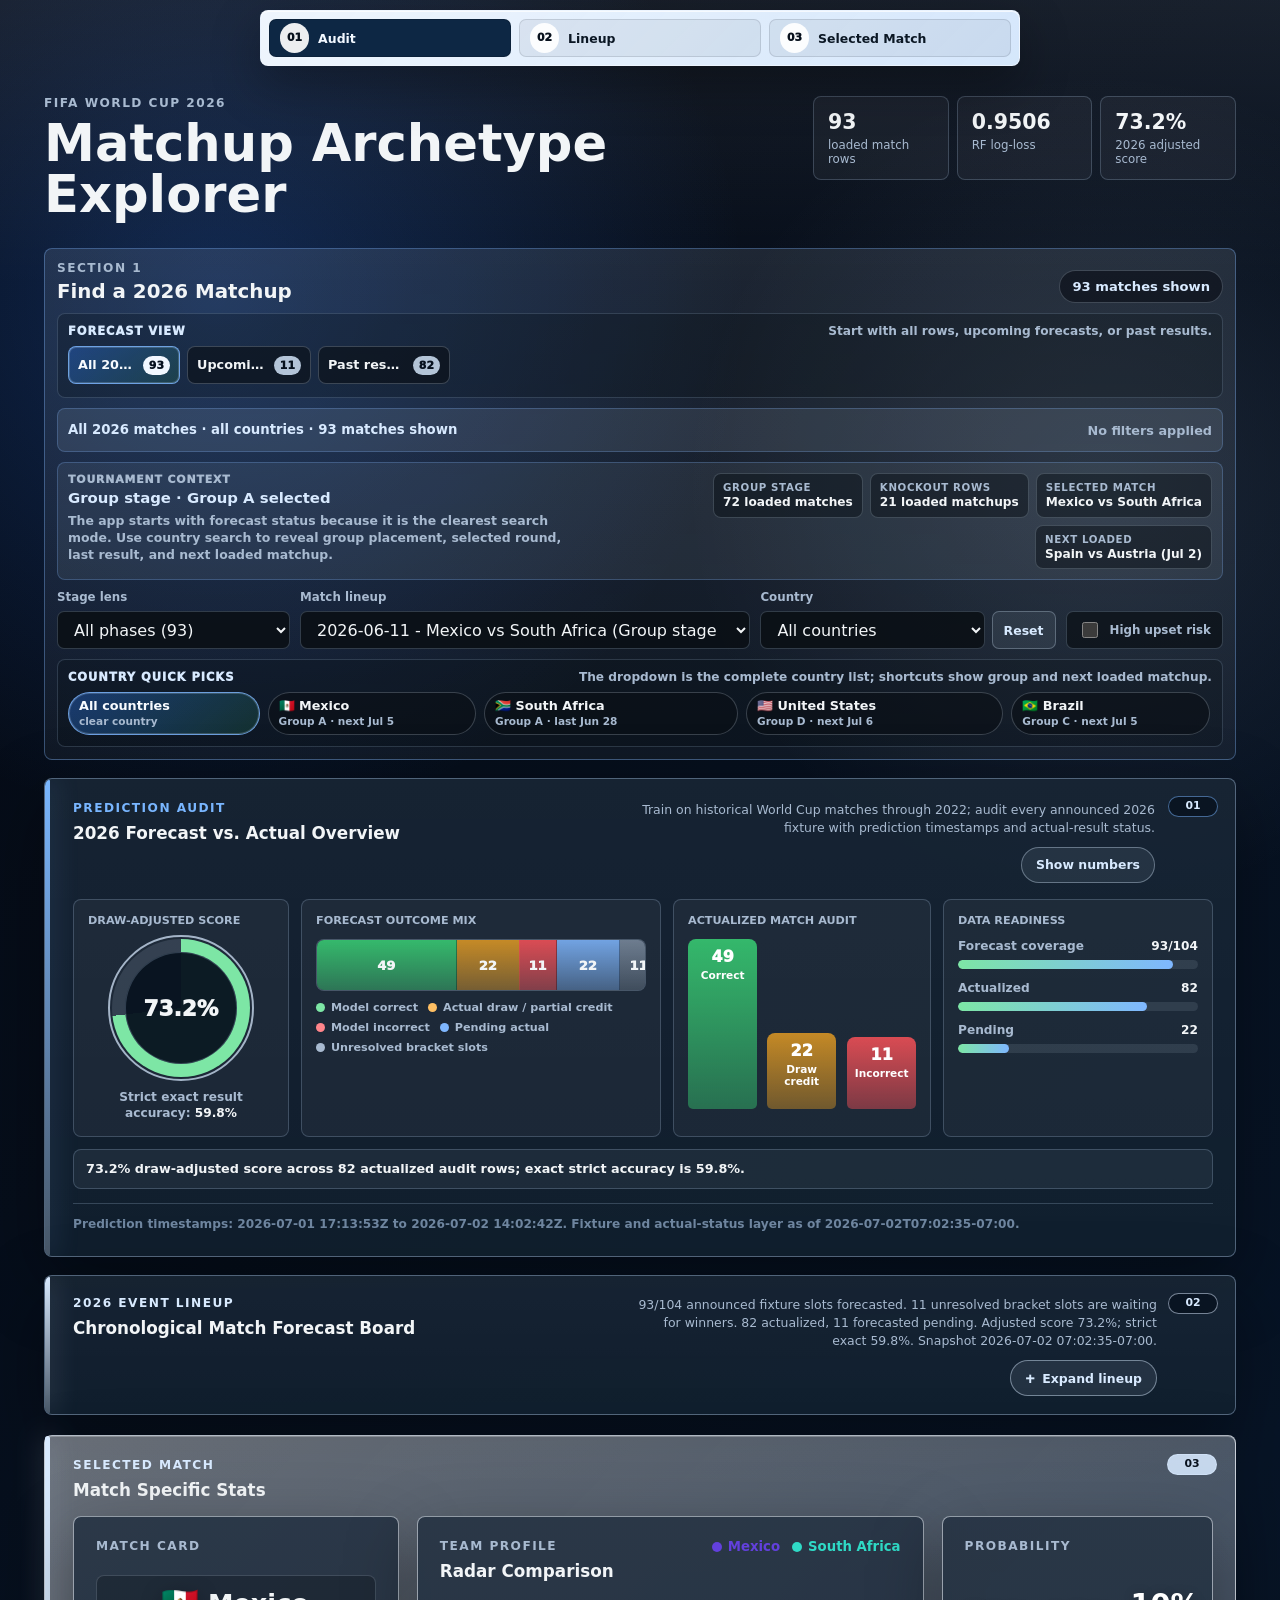
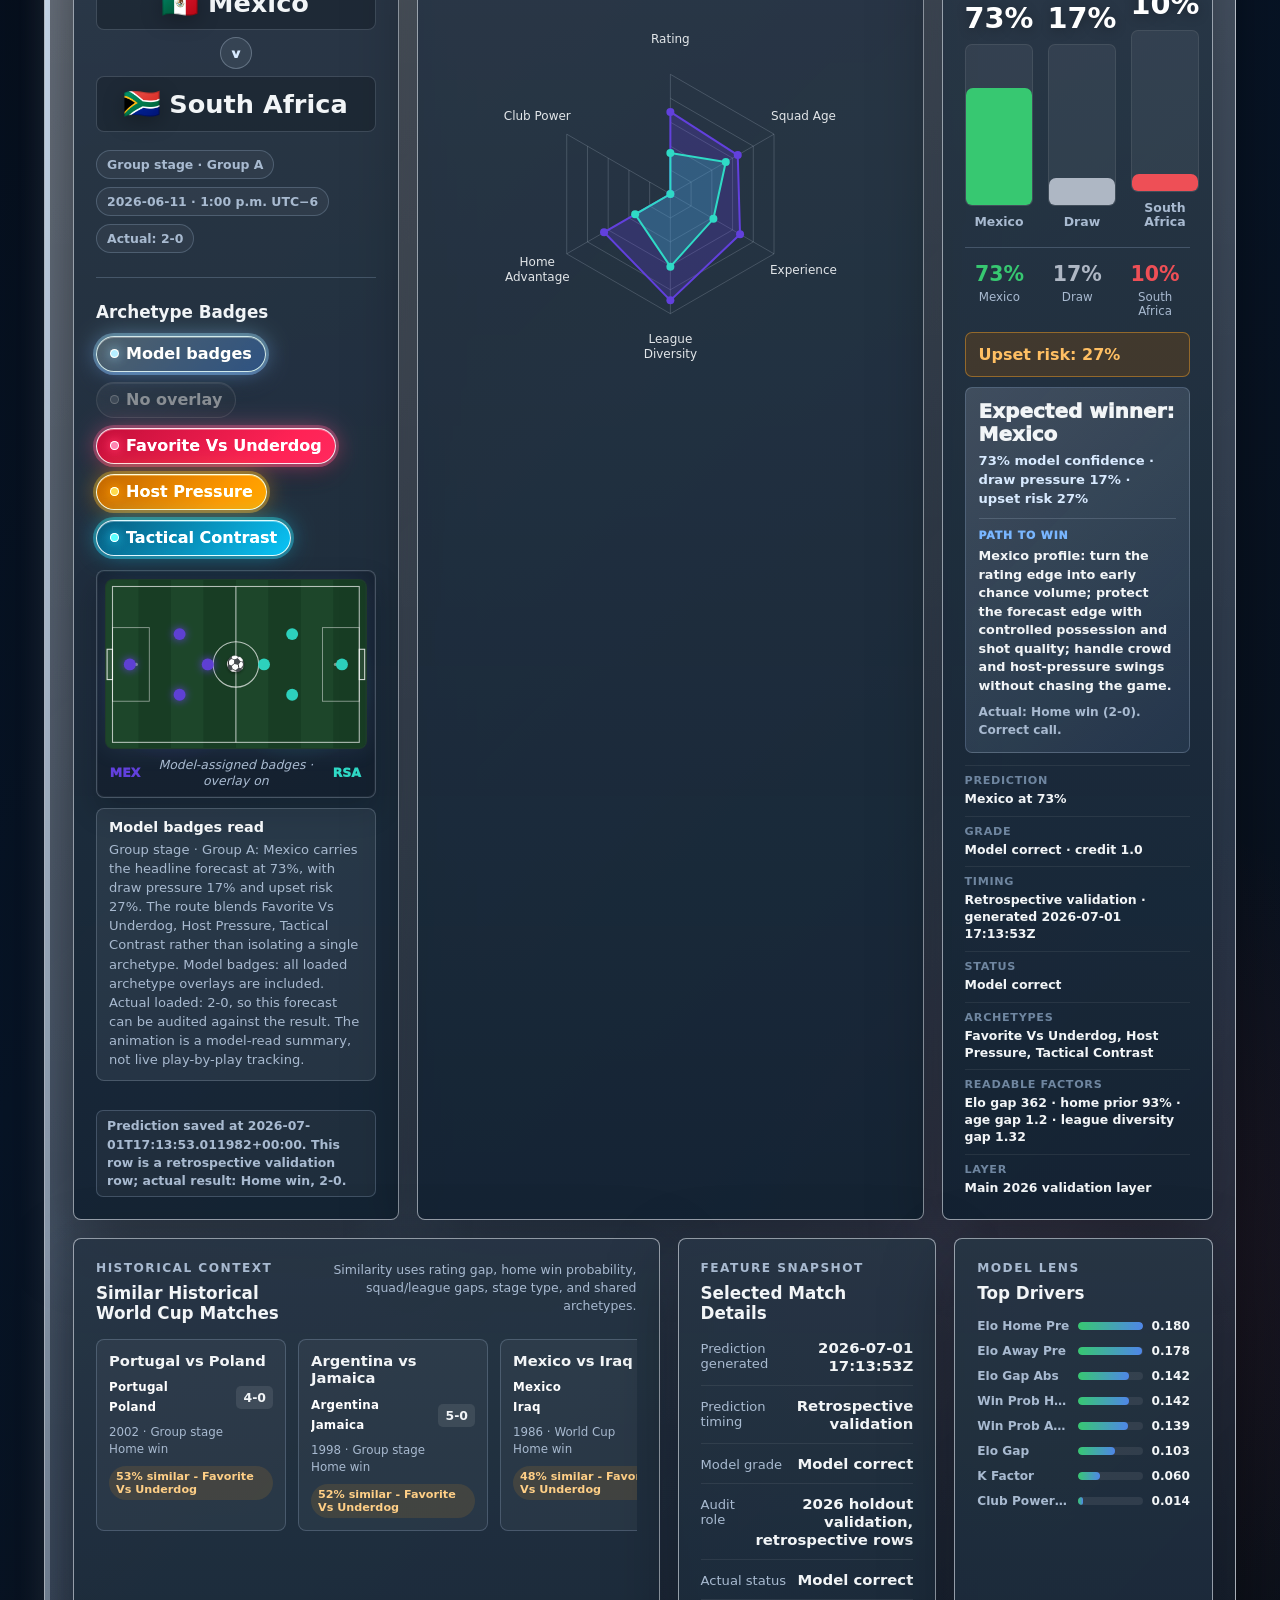
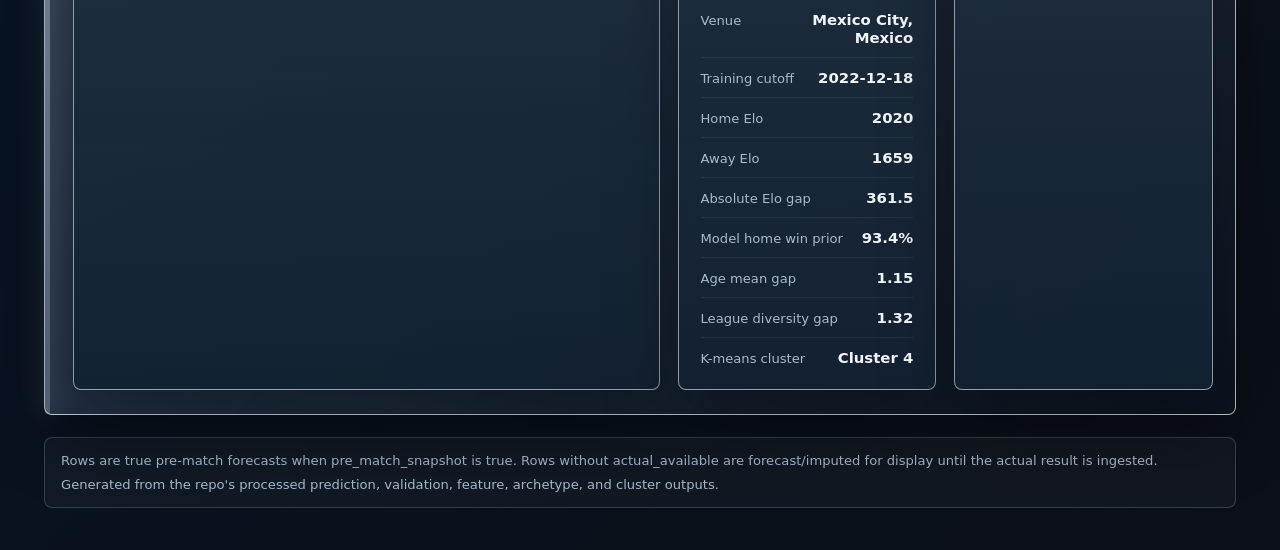
==== commit fd5b92f1: "fix: root index.html redirects to /web/matchup-card/ — worldcup26tracker.com lands on v58 app" ====
--- a/index.html
+++ b/index.html
@@ -1,1034 +1,19 @@
-<!DOCTYPE html>
+<!doctype html>
 <html lang="en">
 <head>
-  <meta charset="UTF-8">
-  <meta name="viewport" content="width=device-width, initial-scale=1.0">
-  <title>WC 2026 · Match Explorer</title>
-  <meta name="description" content="Pick any World Cup matchup and play with the match state — probabilities, archetypes, and scoreline odds update live.">
-  <link rel="preconnect" href="https://fonts.googleapis.com">
-  <link rel="preconnect" href="https://fonts.gstatic.com" crossorigin>
-  <link href="https://fonts.googleapis.com/css2?family=Inter:wght@300;400;500;600;700;800&display=swap" rel="stylesheet">
+  <meta charset="utf-8">
+  <meta http-equiv="refresh" content="0; url=/web/matchup-card/">
+  <link rel="canonical" href="/web/matchup-card/">
+  <title>World Cup 2026 Matchup Tracker</title>
+  <meta name="description" content="FIFA World Cup 2026 matchup archetype explorer — predictions, results, and animated match reads.">
   <style>
-    :root{
-      --bg:#080b13;--surface:rgba(255,255,255,.04);--surface-hi:rgba(255,255,255,.08);
-      --border:rgba(255,255,255,.08);--text:#e8eaf0;--muted:#55607a;
-      --t1:#FF6900;--t1-glow:rgba(255,105,0,.15);
-      --t2:#C1272D;--t2-glow:rgba(193,39,45,.15);
-      --draw:#4a90d9;--r:14px;--r-sm:10px;
-    }
-    *,*::before,*::after{box-sizing:border-box;margin:0;padding:0}
-    body{font-family:'Inter',system-ui,sans-serif;background:var(--bg);color:var(--text);min-height:100vh;overflow-x:hidden}
-
-    /* NAV */
-    nav{display:flex;justify-content:space-between;align-items:center;padding:14px 24px;border-bottom:1px solid var(--border);position:sticky;top:0;z-index:200;background:rgba(8,11,19,.92);backdrop-filter:blur(16px)}
-    .nav-brand{font-size:13px;font-weight:600;color:var(--muted);letter-spacing:.04em}
-    .nav-brand strong{color:var(--text)}
-    .nav-link{font-size:12px;color:var(--muted);text-decoration:none;padding:6px 14px;border:1px solid var(--border);border-radius:20px;transition:all .2s}
-    .nav-link:hover{color:var(--text);border-color:rgba(255,255,255,.2)}
-
-    /* SELECTOR */
-    .selector{max-width:960px;margin:0 auto;padding:24px 28px 0}
-    .sel-head{font-size:11px;font-weight:700;letter-spacing:.1em;text-transform:uppercase;color:var(--muted);margin-bottom:12px}
-    .year-pills{display:flex;flex-wrap:wrap;gap:6px;margin-bottom:14px}
-    .ypill{padding:6px 14px;border:1px solid var(--border);border-radius:20px;background:transparent;color:var(--muted);font-size:12px;font-family:inherit;font-weight:600;cursor:pointer;transition:all .15s}
-    .ypill:hover{color:var(--text);border-color:rgba(255,255,255,.2)}
-    .ypill.active{background:rgba(255,255,255,.09);color:var(--text);border-color:rgba(255,255,255,.22)}
-
-    /* MATCH GRID */
-    .match-grid{display:flex;flex-direction:column;margin-bottom:12px;max-height:210px;overflow-y:auto;border:1px solid var(--border);border-radius:var(--r-sm)}
-    .match-section-hd{padding:7px 12px;font-size:10px;font-weight:700;letter-spacing:.1em;text-transform:uppercase;color:var(--muted);background:rgba(255,255,255,.03);display:flex;align-items:center;gap:6px;position:sticky;top:0;z-index:2;border-bottom:1px solid var(--border)}
-    .match-section-hd:not(:first-child){border-top:1px solid var(--border)}
-    .msdot{width:6px;height:6px;border-radius:50%;display:inline-block;flex-shrink:0}
-    .msdot-done{background:#4ade80}
-    .msdot-tbd{background:#a78bfa}
-    .match-chip{padding:9px 12px;border:none;border-top:1px solid var(--border);background:transparent;font-size:12px;font-weight:500;cursor:pointer;transition:background .12s;display:flex;align-items:center;gap:7px;white-space:nowrap;text-align:left;width:100%;color:var(--text);font-family:inherit}
-    .match-chip:first-of-type{border-top:none}
-    .match-chip:hover{background:var(--surface-hi)}
-    .match-chip.active{background:rgba(255,255,255,.07)}
-    .chip-teams{flex:1;font-size:12px}
-    .chip-stage{font-size:10px;color:var(--muted);padding:2px 6px;border-radius:4px;background:rgba(255,255,255,.05);flex-shrink:0}
-    .chip-result{font-size:10px;font-weight:600;padding:2px 7px;border-radius:4px;background:rgba(74,222,128,.1);border:1px solid rgba(74,222,128,.2);color:#4ade80;flex-shrink:0}
-    .chip-pred{font-size:10px;padding:2px 7px;border-radius:4px;background:rgba(255,255,255,.04);color:var(--muted);flex-shrink:0}
-    .chip-future{font-size:10px;font-weight:600;padding:2px 7px;border-radius:4px;background:rgba(167,139,250,.1);border:1px solid rgba(167,139,250,.22);color:#a78bfa;flex-shrink:0}
-    .chip-tick{font-size:10px;font-weight:700}
-    .chip-tick.ok{color:#4ade80}
-    .chip-tick.bad{color:#f87171}
-
-    /* CUSTOM */
-    .custom-row{display:flex;align-items:center;gap:10px;flex-wrap:wrap}
-    .btn-custom{padding:7px 14px;border:1px dashed var(--border);border-radius:8px;background:transparent;color:var(--muted);font-size:12px;font-family:inherit;cursor:pointer;transition:all .15s}
-    .btn-custom:hover{color:var(--text);border-color:rgba(255,255,255,.25)}
-    .custom-picker{display:none;align-items:center;gap:8px;flex-wrap:wrap;margin-top:10px}
-    .custom-picker.open{display:flex}
-    .team-select{padding:8px 12px;border:1px solid var(--border);border-radius:8px;background:rgba(255,255,255,.05);color:var(--text);font-size:13px;font-family:inherit;cursor:pointer;outline:none}
-    .team-select option{background:#12172a;color:var(--text)}
-    .vs-sep{color:var(--muted);font-size:13px;font-weight:700}
-
-    /* HERO */
-    .hero{position:relative;overflow:hidden;max-width:960px;margin:0 auto;padding:36px 28px 20px}
-    .hero::before{content:'';position:absolute;left:0;top:0;width:42%;height:100%;background:radial-gradient(ellipse at left center,var(--t1-glow),transparent 70%);pointer-events:none;transition:all .5s}
-    .hero::after{content:'';position:absolute;right:0;top:0;width:42%;height:100%;background:radial-gradient(ellipse at right center,var(--t2-glow),transparent 70%);pointer-events:none;transition:all .5s}
-    .matchup-row{display:flex;align-items:center;justify-content:space-between;gap:12px;position:relative;z-index:1}
-    .team{display:flex;flex-direction:column;align-items:center;gap:7px;flex:1}
-    .team-flag{font-size:50px;line-height:1;filter:drop-shadow(0 4px 20px rgba(0,0,0,.5));transition:all .3s}
-    .team-name{font-size:14px;font-weight:600;letter-spacing:.03em;text-align:center}
-    .team-prob{font-size:44px;font-weight:800;line-height:1;transition:all .35s cubic-bezier(.34,1.56,.64,1);position:relative}
-    .team-label{font-size:10px;color:var(--muted);letter-spacing:.09em;text-transform:uppercase}
-    .crown{position:absolute;top:-18px;right:-8px;font-size:16px;opacity:0;transition:opacity .4s}
-    .crown.show{opacity:1}
-    .team.t1 .team-prob{color:var(--t1)}
-    .team.t2 .team-prob{color:var(--t2)}
-    .vs-col{display:flex;flex-direction:column;align-items:center;gap:6px;flex-shrink:0}
-    .vs-tag{font-size:10px;font-weight:700;letter-spacing:.15em;color:var(--muted);text-transform:uppercase}
-    .draw-big{font-size:26px;font-weight:700;color:var(--draw);transition:all .35s}
-    .draw-small{font-size:10px;color:var(--muted);letter-spacing:.08em;text-transform:uppercase}
-
-    /* PROB BAR */
-    .prob-bar-wrap{margin:20px 0 12px;position:relative;z-index:1}
-    .prob-bar{height:7px;border-radius:4px;overflow:hidden;display:flex}
-    .pb-t1{border-radius:4px 0 0 4px;transition:flex .5s ease}
-    .pb-draw{background:var(--draw);transition:flex .5s ease}
-    .pb-t2{border-radius:0 4px 4px 0;transition:flex .5s ease}
-    .bar-labels{display:flex;justify-content:space-between;margin-top:7px;font-size:11px;color:var(--muted)}
-
-    /* SCRIPT + STATUS */
-    .script{text-align:center;font-size:14px;color:var(--muted);font-style:italic;padding:4px 24px;min-height:44px;display:flex;align-items:center;justify-content:center;transition:opacity .25s;position:relative;z-index:1}
-    .script.fade{opacity:0}
-    .match-status{text-align:center;padding:6px 24px 2px;position:relative;z-index:1;display:flex;align-items:center;justify-content:center;gap:7px;flex-wrap:wrap;min-height:32px}
-    .ms-pill{padding:4px 10px;border-radius:20px;font-size:11px;font-weight:600;display:flex;align-items:center;gap:4px}
-    .ms-result{background:rgba(74,222,128,.1);border:1px solid rgba(74,222,128,.22);color:#4ade80}
-    .ms-pred{background:rgba(255,255,255,.05);border:1px solid var(--border);color:var(--muted)}
-    .ms-future{background:rgba(167,139,250,.1);border:1px solid rgba(167,139,250,.22);color:#a78bfa}
-    .ms-correct{background:rgba(74,222,128,.12);border:1px solid rgba(74,222,128,.28);color:#4ade80}
-    .ms-wrong{background:rgba(248,113,113,.1);border:1px solid rgba(248,113,113,.25);color:#f87171}
-
-    /* CONTROLS */
-    .controls{max-width:960px;margin:0 auto;padding:4px 28px 28px}
-    .controls-heading{font-size:11px;font-weight:600;letter-spacing:.1em;text-transform:uppercase;color:var(--muted);margin-bottom:12px}
-    .controls-grid{display:flex;flex-wrap:wrap;gap:10px}
-    .ctrl-group{background:var(--surface);border:1px solid var(--border);border-radius:var(--r-sm);padding:12px 14px;display:flex;flex-direction:column;gap:9px;min-width:148px}
-    .ctrl-group-label{font-size:10px;color:var(--muted);font-weight:600;text-transform:uppercase;letter-spacing:.08em}
-    .ctrl-btns{display:flex;gap:4px}
-    .btn{flex:1;padding:7px 10px;border:1px solid var(--border);border-radius:6px;background:transparent;color:var(--muted);font-size:12px;font-family:inherit;font-weight:500;cursor:pointer;transition:all .15s;white-space:nowrap}
-    .btn:hover{background:var(--surface-hi);color:var(--text)}
-    .btn.active{background:rgba(255,255,255,.09);color:var(--text);border-color:rgba(255,255,255,.2)}
-    .btn.active.t1-btn{background:rgba(255,105,0,.18);border-color:rgba(255,105,0,.4);color:var(--t1)}
-    .btn.active.t2-btn{background:rgba(193,39,45,.18);border-color:rgba(193,39,45,.4);color:#e05a5a}
-
-    /* PANELS */
-    .panels{max-width:960px;margin:0 auto;padding:0 28px 56px;display:grid;grid-template-columns:1fr 1fr;gap:14px}
-    @media(max-width:620px){.panels{grid-template-columns:1fr}}
-    .panel{background:var(--surface);border:1px solid var(--border);border-radius:var(--r);padding:20px}
-    .panel-title{font-size:10px;font-weight:700;letter-spacing:.12em;text-transform:uppercase;color:var(--muted);margin-bottom:16px}
-
-    /* ARCHETYPE */
-    .arch-icon{font-size:38px;display:block;margin-bottom:9px}
-    .arch-label{font-size:17px;font-weight:700;margin-bottom:6px}
-    .arch-desc{font-size:13px;color:var(--muted);line-height:1.55}
-    .arch-tags{display:flex;flex-wrap:wrap;gap:5px;margin-top:14px}
-    .tag{font-size:11px;padding:4px 10px;border-radius:20px;border:1px solid var(--border);color:var(--muted);background:var(--surface-hi);font-weight:500}
-    .tag.t1-t{border-color:rgba(255,105,0,.35);color:var(--t1);background:rgba(255,105,0,.08)}
-    .tag.t2-t{border-color:rgba(193,39,45,.35);color:#e06060;background:rgba(193,39,45,.08)}
-
-    /* STATS */
-    .stat-row{display:flex;align-items:center;gap:8px;margin-bottom:11px}
-    .sv{font-size:12px;font-weight:600;min-width:38px}
-    .sv.t1{color:var(--t1);text-align:right}
-    .sv.t2{color:var(--t2);text-align:left}
-    .bar-bg{flex:1;height:4px;background:var(--border);border-radius:2px;overflow:hidden;display:flex}
-    .bv-t1{border-radius:2px 0 0 2px;transition:width .45s}
-    .bv-t2{border-radius:0 2px 2px 0;transition:width .45s}
-    .sl{font-size:11px;color:var(--muted);min-width:62px}
-
-    /* SCORELINES */
-    .sc-row{display:flex;align-items:center;gap:8px;margin-bottom:7px}
-    .sc-lbl{font-size:12px;font-weight:700;min-width:34px;text-align:center;font-feature-settings:'tnum'}
-    .sc-track{flex:1;height:18px;background:var(--border);border-radius:4px;overflow:hidden}
-    .sc-fill{height:100%;border-radius:4px;transition:width .55s cubic-bezier(.34,1.56,.64,1)}
-    .sc-pct{font-size:11px;color:var(--muted);min-width:34px;text-align:right}
-
-    /* PITCH */
-    .pitch-shell{background:#0d2b18;border-radius:10px;overflow:hidden;border:1px solid rgba(255,255,255,.06);position:relative}
-    .pitch-shell svg{width:100%;height:auto;display:block}
-    .goal-flash{position:absolute;inset:0;border-radius:10px;pointer-events:none;opacity:0;transition:opacity .2s}
-    .pitch-note{font-size:11px;color:var(--muted);text-align:center;margin-top:10px;font-style:italic}
-    .pitch-stable .ball-el{animation:ball-stable 8s infinite ease-in-out}
-    .pitch-chaotic .ball-el{animation:ball-chaotic 2.6s infinite linear}
-    .dot-t1{animation:bob-a 4s infinite ease-in-out}
-    .dot-t2{animation:bob-b 3.7s infinite ease-in-out}
-    @keyframes ball-stable{
-      0%{transform:translate(0,0)}12%{transform:translate(32px,-18px)}26%{transform:translate(58px,8px)}
-      40%{transform:translate(36px,22px)}54%{transform:translate(-12px,16px)}68%{transform:translate(-38px,-8px)}
-      84%{transform:translate(-22px,-20px)}100%{transform:translate(0,0)}
-    }
-    @keyframes ball-chaotic{
-      0%{transform:translate(0,0)}9%{transform:translate(58px,-34px)}18%{transform:translate(-42px,26px)}
-      27%{transform:translate(70px,14px)}36%{transform:translate(-30px,-32px)}45%{transform:translate(46px,38px)}
-      54%{transform:translate(-56px,-16px)}63%{transform:translate(34px,-42px)}72%{transform:translate(-46px,28px)}
-      81%{transform:translate(62px,-4px)}90%{transform:translate(-22px,-36px)}100%{transform:translate(0,0)}
-    }
-    @keyframes bob-a{0%,100%{transform:translate(0,0)}50%{transform:translate(2px,-3px)}}
-    @keyframes bob-b{0%,100%{transform:translate(0,0)}50%{transform:translate(-2px,3px)}}
-
-    /* FOOTER */
-    footer{text-align:center;padding:24px;border-top:1px solid var(--border);font-size:12px;color:var(--muted);line-height:1.7}
-    footer a{color:var(--muted);text-decoration:none}
-    footer a:hover{color:var(--text)}
-
-    #confetti{position:fixed;inset:0;pointer-events:none;z-index:9999}
-    @keyframes pulse{0%{transform:scale(1)}45%{transform:scale(1.1)}100%{transform:scale(1)}}
-    .pulse{animation:pulse .38s ease}
+    body { background: #0d1117; color: #e6edf3; font-family: system-ui, sans-serif;
+           display: flex; align-items: center; justify-content: center; height: 100vh; margin: 0; }
+    a { color: #58a6ff; }
   </style>
 </head>
 <body>
-
-<canvas id="confetti"></canvas>
-
-<nav>
-  <div class="nav-brand">⚽ <strong>WC Match Explorer</strong></div>
-  <a class="nav-link" href="https://github.com/sboettch/fifaworldcup2026-v1" target="_blank">↗ repo</a>
-</nav>
-
-<section class="selector">
-  <div class="sel-head">Pick a matchup</div>
-  <div class="year-pills" id="year-pills"></div>
-  <div class="match-grid" id="match-grid"></div>
-  <div class="custom-row">
-    <button class="btn-custom" id="btn-custom" onclick="toggleCustom()">+ Custom matchup</button>
-    <div class="custom-picker" id="custom-picker">
-      <select class="team-select" id="pick-t1" onchange="customChanged()"></select>
-      <span class="vs-sep">vs</span>
-      <select class="team-select" id="pick-t2" onchange="customChanged()"></select>
-    </div>
-  </div>
-</section>
-
-<section class="hero" id="hero">
-  <div class="matchup-row">
-    <div class="team t1">
-      <div class="team-flag" id="flag-t1">🇳🇱</div>
-      <div class="team-name" id="name-t1">Netherlands</div>
-      <div class="team-prob" id="prob-t1">42%<span class="crown" id="crown-t1">👑</span></div>
-      <div class="team-label">win</div>
-    </div>
-    <div class="vs-col">
-      <div class="vs-tag">vs</div>
-      <div class="draw-big" id="prob-draw">28%</div>
-      <div class="draw-small">draw</div>
-    </div>
-    <div class="team t2">
-      <div class="team-flag" id="flag-t2">🇲🇦</div>
-      <div class="team-name" id="name-t2">Morocco</div>
-      <div class="team-prob" id="prob-t2">30%<span class="crown" id="crown-t2">👑</span></div>
-      <div class="team-label">win</div>
-    </div>
-  </div>
-  <div class="prob-bar-wrap">
-    <div class="prob-bar">
-      <div class="pb-t1" id="pb-t1" style="flex:42;background:var(--t1)"></div>
-      <div class="pb-draw" id="pb-draw" style="flex:28"></div>
-      <div class="pb-t2" id="pb-t2" style="flex:30;background:var(--t2)"></div>
-    </div>
-    <div class="bar-labels">
-      <span id="bar-lbl-t1">🇳🇱 NED</span><span>Draw</span><span id="bar-lbl-t2">MAR 🇲🇦</span>
-    </div>
-  </div>
-  <div class="script" id="script">Netherlands build through midfield. Morocco absorb and threaten on the break.</div>
-  <div class="match-status" id="match-status"></div>
-</section>
-
-<section class="controls">
-  <div class="controls-heading">⚙ play with the match state</div>
-  <div class="controls-grid">
-    <div class="ctrl-group">
-      <div class="ctrl-group-label">First goal</div>
-      <div class="ctrl-btns">
-        <button class="btn t1-btn" data-k="firstGoal" data-v="t1" onclick="setCtrl(this)">⚡ <span class="ctrl-t1-name">NED</span></button>
-        <button class="btn active"  data-k="firstGoal" data-v="none" onclick="setCtrl(this)">—</button>
-        <button class="btn t2-btn" data-k="firstGoal" data-v="t2" onclick="setCtrl(this)">⚡ <span class="ctrl-t2-name">MAR</span></button>
-      </div>
-    </div>
-    <div class="ctrl-group">
-      <div class="ctrl-group-label">Match tempo</div>
-      <div class="ctrl-btns">
-        <button class="btn active" data-k="tempo" data-v="stable"  onclick="setCtrl(this)">Stable</button>
-        <button class="btn"        data-k="tempo" data-v="chaotic" onclick="setCtrl(this)">Chaotic ⚡</button>
-      </div>
-    </div>
-    <div class="ctrl-group">
-      <div class="ctrl-group-label">Transition risk</div>
-      <div class="ctrl-btns">
-        <button class="btn active" data-k="pressure" data-v="low"  onclick="setCtrl(this)">Low</button>
-        <button class="btn"        data-k="pressure" data-v="high" onclick="setCtrl(this)">High</button>
-      </div>
-    </div>
-    <div class="ctrl-group">
-      <div class="ctrl-group-label">Penalties</div>
-      <div class="ctrl-btns">
-        <button class="btn active" data-k="penalties" data-v="off" onclick="setCtrl(this)">Off</button>
-        <button class="btn"        data-k="penalties" data-v="on"  onclick="setCtrl(this)">On 🎯</button>
-      </div>
-    </div>
-    <div class="ctrl-group">
-      <div class="ctrl-group-label">Lineup</div>
-      <div class="ctrl-btns">
-        <button class="btn active" data-k="lineup" data-v="default"   onclick="setCtrl(this)">Default</button>
-        <button class="btn"        data-k="lineup" data-v="alternate" onclick="setCtrl(this)">Rotated</button>
-      </div>
-    </div>
-  </div>
-</section>
-
-<div class="panels">
-  <div class="panel">
-    <div class="panel-title">⬡ Archetype</div>
-    <div id="arch-icon" class="arch-icon">♟️</div>
-    <div id="arch-label" class="arch-label">Tactical Standoff</div>
-    <div id="arch-desc"  class="arch-desc">Shape vs shape — each team probing for the moment the other blinks.</div>
-    <div id="arch-tags"  class="arch-tags"></div>
-  </div>
-  <div class="panel">
-    <div class="panel-title">◈ Matchup stats</div>
-    <div class="stat-row"><div class="sv t1" id="sv-elo-t1">—</div><div class="bar-bg"><div class="bv-t1" id="bv-elo-t1" style="width:54%"></div><div class="bv-t2" id="bv-elo-t2" style="width:46%"></div></div><div class="sv t2" id="sv-elo-t2">—</div><div class="sl">Elo</div></div>
-    <div class="stat-row"><div class="sv t1" id="sv-xg-t1">—</div><div class="bar-bg"><div class="bv-t1" id="bv-xg-t1" style="width:56%"></div><div class="bv-t2" id="bv-xg-t2" style="width:44%"></div></div><div class="sv t2" id="sv-xg-t2">—</div><div class="sl">xG</div></div>
-    <div class="stat-row"><div class="sv t1" id="sv-age-t1">—</div><div class="bar-bg"><div class="bv-t1" id="bv-age-t1" style="width:50%"></div><div class="bv-t2" id="bv-age-t2" style="width:50%"></div></div><div class="sv t2" id="sv-age-t2">—</div><div class="sl">Avg age</div></div>
-    <div class="stat-row"><div class="sv t1" id="sv-caps-t1">—</div><div class="bar-bg"><div class="bv-t1" id="bv-caps-t1" style="width:52%"></div><div class="bv-t2" id="bv-caps-t2" style="width:48%"></div></div><div class="sv t2" id="sv-caps-t2">—</div><div class="sl">Avg caps</div></div>
-  </div>
-  <div class="panel">
-    <div class="panel-title">◷ Scoreline odds</div>
-    <div id="scorelines"></div>
-  </div>
-  <div class="panel">
-    <div class="panel-title">⚽ Match animation</div>
-    <div class="pitch-shell">
-      <div class="goal-flash" id="flash-t1" style="background:rgba(255,105,0,.3)"></div>
-      <div class="goal-flash" id="flash-t2" style="background:rgba(193,39,45,.3)"></div>
-      <div id="pitch" class="pitch-stable">
-        <svg viewBox="0 0 240 156" xmlns="http://www.w3.org/2000/svg">
-          <rect width="240" height="156" fill="#183d24"/>
-          <rect x="0" y="0" width="30" height="156" fill="#1b4227" opacity=".7"/>
-          <rect x="60" y="0" width="30" height="156" fill="#1b4227" opacity=".7"/>
-          <rect x="120" y="0" width="30" height="156" fill="#1b4227" opacity=".7"/>
-          <rect x="180" y="0" width="30" height="156" fill="#1b4227" opacity=".7"/>
-          <rect x="6" y="6" width="228" height="144" fill="none" stroke="rgba(255,255,255,.65)" stroke-width="1"/>
-          <line x1="120" y1="6" x2="120" y2="150" stroke="rgba(255,255,255,.65)" stroke-width="1"/>
-          <circle cx="120" cy="78" r="21" fill="none" stroke="rgba(255,255,255,.65)" stroke-width="1"/>
-          <circle cx="120" cy="78" r="1.8" fill="rgba(255,255,255,.7)"/>
-          <rect x="6"   y="44" width="34" height="68" fill="none" stroke="rgba(255,255,255,.5)" stroke-width=".8"/>
-          <rect x="200" y="44" width="34" height="68" fill="none" stroke="rgba(255,255,255,.5)" stroke-width=".8"/>
-          <rect x="1"   y="64" width="5" height="28" fill="rgba(255,255,255,.08)" stroke="rgba(255,255,255,.8)" stroke-width="1"/>
-          <rect x="234" y="64" width="5" height="28" fill="rgba(255,255,255,.08)" stroke="rgba(255,255,255,.8)" stroke-width="1"/>
-          <circle cx="28"  cy="78" r="1.5" fill="rgba(255,255,255,.45)"/>
-          <circle cx="212" cy="78" r="1.5" fill="rgba(255,255,255,.45)"/>
-          <circle class="dot-t1" cx="22"  cy="78"  r="5.5" fill="var(--t1)" opacity=".9"/>
-          <circle class="dot-t1" cx="68"  cy="50"  r="5.5" fill="var(--t1)" opacity=".9"/>
-          <circle class="dot-t1" cx="68"  cy="106" r="5.5" fill="var(--t1)" opacity=".9"/>
-          <circle class="dot-t1" cx="94"  cy="78"  r="5.5" fill="var(--t1)" opacity=".9"/>
-          <circle class="dot-t2" cx="218" cy="78"  r="5.5" fill="var(--t2)" opacity=".9"/>
-          <circle class="dot-t2" cx="172" cy="50"  r="5.5" fill="var(--t2)" opacity=".9"/>
-          <circle class="dot-t2" cx="172" cy="106" r="5.5" fill="var(--t2)" opacity=".9"/>
-          <circle class="dot-t2" cx="146" cy="78"  r="5.5" fill="var(--t2)" opacity=".9"/>
-          <defs><filter id="drop"><feDropShadow dx="0" dy="1" stdDeviation="1.5" flood-opacity="0.4"/></filter></defs>
-          <text class="ball-el" x="120" y="78" text-anchor="middle" dominant-baseline="central" font-size="14" filter="url(#drop)">⚽</text>
-        </svg>
-      </div>
-    </div>
-    <div class="pitch-note" id="pitch-note">Possession build-up · stable tempo</div>
-  </div>
-</div>
-
-<footer>
-  <div>fifaworldcup2026 · <a href="https://github.com/sboettch/fifaworldcup2026-v1" target="_blank">github</a></div>
-  <div style="margin-top:5px;font-size:11px;opacity:.55">RF Optuna model · ll=0.9419 · acc=59.2% · down the rabbit hole since June 2026</div>
-</footer>
-
-<script>
-const TEAMS = {
-  'Argentina':    {flag:'🇦🇷', elo:1980, age:26.2, caps:48},
-  'France':       {flag:'🇫🇷', elo:2005, age:27.1, caps:52},
-  'Spain':        {flag:'🇪🇸', elo:1975, age:25.8, caps:46},
-  'England':      {flag:'🏴󠁧󠁢󠁥󠁮󠁧󠁿', elo:1968, age:26.5, caps:44},
-  'Brazil':       {flag:'🇧🇷', elo:1960, age:26.8, caps:50},
-  'Germany':      {flag:'🇩🇪', elo:1948, age:27.4, caps:56},
-  'Portugal':     {flag:'🇵🇹', elo:1940, age:28.1, caps:58},
-  'Netherlands':  {flag:'🇳🇱', elo:1921, age:26.8, caps:42},
-  'Croatia':      {flag:'🇭🇷', elo:1882, age:28.4, caps:60},
-  'Belgium':      {flag:'🇧🇪', elo:1900, age:29.1, caps:62},
-  'Uruguay':      {flag:'🇺🇾', elo:1878, age:27.2, caps:55},
-  'Denmark':      {flag:'🇩🇰', elo:1852, age:26.9, caps:46},
-  'Switzerland':  {flag:'🇨🇭', elo:1844, age:27.5, caps:50},
-  'Colombia':     {flag:'🇨🇴', elo:1838, age:26.4, caps:44},
-  'Morocco':      {flag:'🇲🇦', elo:1850, age:26.4, caps:38},
-  'Japan':        {flag:'🇯🇵', elo:1822, age:25.6, caps:38},
-  'South Korea':  {flag:'🇰🇷', elo:1798, age:27.2, caps:52},
-  'Mexico':       {flag:'🇲🇽', elo:1818, age:27.8, caps:56},
-  'USA':          {flag:'🇺🇸', elo:1802, age:25.1, caps:36},
-  'Canada':       {flag:'🇨🇦', elo:1788, age:25.4, caps:34},
-  'Ecuador':      {flag:'🇪🇨', elo:1798, age:26.1, caps:42},
-  'Senegal':      {flag:'🇸🇳', elo:1822, age:27.0, caps:46},
-  'Ghana':        {flag:'🇬🇭', elo:1758, age:26.5, caps:48},
-  'Nigeria':      {flag:'🇳🇬', elo:1780, age:26.8, caps:44},
-  'Cameroon':     {flag:'🇨🇲', elo:1758, age:27.3, caps:50},
-  'Australia':    {flag:'🇦🇺', elo:1762, age:27.1, caps:46},
-  'Iran':         {flag:'🇮🇷', elo:1778, age:28.0, caps:58},
-  'Saudi Arabia': {flag:'🇸🇦', elo:1788, age:26.2, caps:44},
-  'Qatar':        {flag:'🇶🇦', elo:1748, age:26.6, caps:42},
-  'Poland':       {flag:'🇵🇱', elo:1800, age:28.2, caps:56},
-  'Serbia':       {flag:'🇷🇸', elo:1818, age:27.4, caps:50},
-  'Turkey':       {flag:'🇹🇷', elo:1820, age:26.8, caps:48},
-  'Austria':      {flag:'🇦🇹', elo:1828, age:26.4, caps:44},
-  'Costa Rica':   {flag:'🇨🇷', elo:1768, age:28.1, caps:60},
-  'Chile':        {flag:'🇨🇱', elo:1798, age:27.5, caps:54},
-  'Peru':         {flag:'🇵🇪', elo:1778, age:27.8, caps:52},
-  'Bolivia':      {flag:'🇧🇴', elo:1722, age:27.2, caps:48},
-  'Venezuela':    {flag:'🇻🇪', elo:1752, age:26.4, caps:42},
-  'Paraguay':     {flag:'🇵🇾', elo:1762, age:27.6, caps:52},
-  'Algeria':      {flag:'🇩🇿', elo:1778, age:27.0, caps:50},
-  'Egypt':        {flag:'🇪🇬', elo:1788, age:27.8, caps:58},
-  "Ivory Coast":  {flag:'🇨🇮', elo:1798, age:27.2, caps:52},
-  'Tunisia':      {flag:'🇹🇳', elo:1758, age:27.4, caps:48},
-  'Mali':         {flag:'🇲🇱', elo:1758, age:26.2, caps:42},
-  'Sweden':       {flag:'🇸🇪', elo:1832, age:27.8, caps:56},
-  'Czech Republic':{flag:'🇨🇿',elo:1808, age:28.1, caps:54},
-  'Slovakia':     {flag:'🇸🇰', elo:1782, age:27.4, caps:48},
-  'Romania':      {flag:'🇷🇴', elo:1762, age:27.2, caps:46},
-  'New Zealand':  {flag:'🇳🇿', elo:1720, age:26.8, caps:40},
-  'Indonesia':    {flag:'🇮🇩', elo:1700, age:25.2, caps:28},
-  'Jamaica':      {flag:'🇯🇲', elo:1728, age:26.4, caps:38},
-  'Panama':       {flag:'🇵🇦', elo:1720, age:27.2, caps:46},
-  'Honduras':     {flag:'🇭🇳', elo:1740, age:27.0, caps:44},
-  'Bosnia and Herzegovina':{flag:'🇧🇦', elo:1798, age:27.2, caps:46},
-  'Cape Verde':      {flag:'🇨🇻', elo:1720, age:26.8, caps:38},
-  'China':           {flag:'🇨🇳', elo:1698, age:26.4, caps:42},
-  'Curaçao':         {flag:'🇨🇼', elo:1682, age:26.2, caps:32},
-  'DR Congo':        {flag:'🇨🇩', elo:1762, age:26.6, caps:44},
-  'Greece':          {flag:'🇬🇷', elo:1768, age:27.8, caps:52},
-  'Haiti':           {flag:'🇭🇹', elo:1680, age:25.8, caps:36},
-  'Iraq':            {flag:'🇮🇶', elo:1720, age:26.4, caps:44},
-  'Italy':           {flag:'🇮🇹', elo:1905, age:28.2, caps:58},
-  'Ivory Coast':     {flag:'🇨🇮', elo:1798, age:27.2, caps:52},
-  'Jordan':          {flag:'🇯🇴', elo:1718, age:26.6, caps:44},
-  'North Korea':     {flag:'🇰🇵', elo:1690, age:26.0, caps:48},
-  'Norway':          {flag:'🇳🇴', elo:1838, age:26.2, caps:42},
-  'Russia':          {flag:'🇷🇺', elo:1830, age:27.4, caps:52},
-  'Scotland':        {flag:'🏴󠁧󠁢󠁳󠁣󠁴󠁿', elo:1762, age:27.8, caps:50},
-  'South Africa':    {flag:'🇿🇦', elo:1728, age:27.2, caps:48},
-  'Togo':            {flag:'🇹🇬', elo:1680, age:26.8, caps:46},
-  'Ukraine':         {flag:'🇺🇦', elo:1822, age:27.6, caps:52},
-  'United States':   {flag:'🇺🇸', elo:1802, age:25.1, caps:36},
-  'Uzbekistan':      {flag:'🇺🇿', elo:1742, age:25.8, caps:36},
-}
-
-const MATCHES = [
-  // ── 2026 · all matches from real model output ──────────────────────
-  {yr:2026,stage:'Group A',    t1:'Mexico',                t2:'South Africa',          result:'2-0',  p:[0.732,0.168,0.101],pred:'home'},
-  {yr:2026,stage:'Group A',    t1:'South Korea',            t2:'Czech Republic',         result:'2-1',  p:[0.492,0.283,0.226],pred:'home'},
-  {yr:2026,stage:'Group B',    t1:'Canada',                 t2:'Bosnia and Herzegovina', result:'1-1',  p:[0.751,0.163,0.086],pred:'home'},
-  {yr:2026,stage:'Group D',    t1:'United States',          t2:'Paraguay',               result:'4-1',  p:[0.402,0.260,0.338],pred:'home'},
-  {yr:2026,stage:'Group C',    t1:'Brazil',                 t2:'Morocco',                result:'2-2',  p:[0.559,0.261,0.180],pred:'home'},
-  {yr:2026,stage:'Group B',    t1:'Qatar',                  t2:'Switzerland',            result:'0-3',  p:[0.102,0.120,0.778],pred:'away'},
-  {yr:2026,stage:'Group A',    t1:'South Korea',            t2:'Mexico',                 result:'2-2',  p:[0.282,0.286,0.432],pred:'away'},
-  {yr:2026,stage:'Group A',    t1:'South Africa',           t2:'Czech Republic',         result:'1-2',  p:[0.190,0.225,0.585],pred:'away'},
-  {yr:2026,stage:'Group B',    t1:'Canada',                 t2:'Qatar',                  result:'6-0',  p:[0.765,0.150,0.085],pred:'home'},
-  {yr:2026,stage:'Group D',    t1:'Australia',              t2:'Turkey',                 result:'2-0',  p:[0.251,0.352,0.397],pred:'away'},
-  {yr:2026,stage:'Group E',    t1:'Germany',                t2:'Cura\u00e7ao',            result:'7-1',  p:[0.717,0.173,0.110],pred:'home'},
-  {yr:2026,stage:'Group E',    t1:'Ivory Coast',            t2:'Ecuador',                result:'1-0',  p:[0.167,0.093,0.740],pred:'away'},
-  {yr:2026,stage:'Group F',    t1:'Netherlands',            t2:'Japan',                  result:'2-2',  p:[0.458,0.320,0.223],pred:'home'},
-  {yr:2026,stage:'Group F',    t1:'Sweden',                 t2:'Tunisia',                result:'5-1',  p:[0.448,0.289,0.263],pred:'home'},
-  {yr:2026,stage:'Group G',    t1:'Belgium',                t2:'Egypt',                  result:'1-1',  p:[0.598,0.248,0.153],pred:'home'},
-  {yr:2026,stage:'Group G',    t1:'Iran',                   t2:'New Zealand',            result:'2-2',  p:[0.649,0.215,0.136],pred:'home'},
-  {yr:2026,stage:'Group H',    t1:'Spain',                  t2:'Cape Verde',             result:'0-0',  p:[0.684,0.188,0.128],pred:'home'},
-  {yr:2026,stage:'Group H',    t1:'Saudi Arabia',           t2:'Uruguay',                result:'1-1',  p:[0.163,0.132,0.704],pred:'away'},
-  {yr:2026,stage:'Group I',    t1:'France',                 t2:'Senegal',                result:'3-1',  p:[0.629,0.205,0.166],pred:'home'},
-  {yr:2026,stage:'Group I',    t1:'Iraq',                   t2:'Norway',                 result:'1-4',  p:[0.160,0.096,0.744],pred:'away'},
-  {yr:2026,stage:'Group J',    t1:'Argentina',              t2:'Algeria',                result:'3-0',  p:[0.616,0.224,0.161],pred:'home'},
-  {yr:2026,stage:'Group J',    t1:'Austria',                t2:'Jordan',                 result:'3-1',  p:[0.542,0.288,0.171],pred:'home'},
-  {yr:2026,stage:'Group K',    t1:'Portugal',               t2:'DR Congo',               result:'1-1',  p:[0.718,0.167,0.115],pred:'home'},
-  {yr:2026,stage:'Group K',    t1:'Uzbekistan',             t2:'Colombia',               result:'1-3',  p:[0.168,0.105,0.727],pred:'away'},
-  {yr:2026,stage:'Group L',    t1:'England',                t2:'Croatia',                result:'4-2',  p:[0.489,0.272,0.239],pred:'home'},
-  {yr:2026,stage:'Group L',    t1:'Ghana',                  t2:'Panama',                 result:'1-0',  p:[0.158,0.195,0.647],pred:'away'},
-  {yr:2026,stage:'Group A',    t1:'Czech Republic',         t2:'South Africa',           result:'1-1',  p:[0.563,0.284,0.153],pred:'home'},
-  {yr:2026,stage:'Group A',    t1:'Mexico',                 t2:'South Korea',            result:'1-0',  p:[0.680,0.193,0.127],pred:'home'},
-  {yr:2026,stage:'Group B',    t1:'Switzerland',            t2:'Bosnia and Herzegovina', result:'4-1',  p:[0.711,0.192,0.098],pred:'home'},
-  {yr:2026,stage:'Group B',    t1:'Bosnia and Herzegovina', t2:'Qatar',                  result:'3-1',  p:[0.609,0.196,0.195],pred:'home'},
-  {yr:2026,stage:'Group C',    t1:'Scotland',               t2:'Morocco',                result:'0-1',  p:[0.272,0.372,0.356],pred:'draw'},
-  {yr:2026,stage:'Group C',    t1:'Brazil',                 t2:'Haiti',                  result:'3-0',  p:[0.703,0.177,0.120],pred:'home'},
-  {yr:2026,stage:'Group D',    t1:'United States',          t2:'Australia',              result:'2-0',  p:[0.501,0.237,0.263],pred:'home'},
-  {yr:2026,stage:'Group D',    t1:'Turkey',                 t2:'Paraguay',               result:'0-1',  p:[0.427,0.324,0.248],pred:'home'},
-  {yr:2026,stage:'Group E',    t1:'Germany',                t2:'Ivory Coast',            result:'2-1',  p:[0.564,0.255,0.181],pred:'home'},
-  {yr:2026,stage:'Group E',    t1:'Ecuador',                t2:'Cura\u00e7ao',            result:'0-0',  p:[0.724,0.168,0.109],pred:'home'},
-  {yr:2026,stage:'Group F',    t1:'Netherlands',            t2:'Sweden',                 result:'5-1',  p:[0.587,0.245,0.169],pred:'home'},
-  {yr:2026,stage:'Group F',    t1:'Tunisia',                t2:'Japan',                  result:'0-4',  p:[0.166,0.121,0.713],pred:'away'},
-  {yr:2026,stage:'Group G',    t1:'Belgium',                t2:'Iran',                   result:'0-0',  p:[0.502,0.244,0.255],pred:'home'},
-  {yr:2026,stage:'Group G',    t1:'New Zealand',            t2:'Egypt',                  result:'1-3',  p:[0.186,0.237,0.577],pred:'away'},
-  {yr:2026,stage:'Group H',    t1:'Spain',                  t2:'Saudi Arabia',           result:'4-0',  p:[0.685,0.181,0.133],pred:'home'},
-  {yr:2026,stage:'Group H',    t1:'Uruguay',                t2:'Cape Verde',             result:'2-2',  p:[0.746,0.167,0.087],pred:'home'},
-  {yr:2026,stage:'Group I',    t1:'France',                 t2:'Iraq',                   result:'3-0',  p:[0.678,0.179,0.142],pred:'home'},
-  {yr:2026,stage:'Group I',    t1:'Norway',                 t2:'Senegal',                result:'3-2',  p:[0.498,0.303,0.199],pred:'home'},
-  {yr:2026,stage:'Group J',    t1:'Argentina',              t2:'Austria',                result:'2-0',  p:[0.641,0.209,0.150],pred:'home'},
-  {yr:2026,stage:'Group J',    t1:'Jordan',                 t2:'Algeria',                result:'1-2',  p:[0.222,0.396,0.381],pred:'draw'},
-  {yr:2026,stage:'Group K',    t1:'Portugal',               t2:'Uzbekistan',             result:'5-0',  p:[0.672,0.191,0.137],pred:'home'},
-  {yr:2026,stage:'Group K',    t1:'Colombia',               t2:'DR Congo',               result:'1-0',  p:[0.716,0.163,0.121],pred:'home'},
-  {yr:2026,stage:'Group L',    t1:'England',                t2:'Ghana',                  result:'0-0',  p:[0.684,0.181,0.135],pred:'home'},
-  {yr:2026,stage:'Group L',    t1:'Panama',                 t2:'Croatia',                result:'0-1',  p:[0.227,0.358,0.415],pred:'away'},
-  {yr:2026,stage:'Group A',    t1:'Czech Republic',         t2:'Mexico',                 result:'0-3',  p:[0.330,0.270,0.400],pred:'away'},
-  {yr:2026,stage:'Group A',    t1:'South Africa',           t2:'South Korea',            result:'1-0',  p:[0.143,0.131,0.726],pred:'away'},
-  {yr:2026,stage:'Group B',    t1:'Switzerland',            t2:'Canada',                 result:'2-1',  p:[0.330,0.270,0.400],pred:'away'},
-  {yr:2026,stage:'Group C',    t1:'Scotland',               t2:'Brazil',                 result:'0-3',  p:[0.209,0.207,0.584],pred:'away'},
-  {yr:2026,stage:'Group C',    t1:'Morocco',                t2:'Haiti',                  result:'4-2',  p:[0.692,0.190,0.118],pred:'home'},
-  {yr:2026,stage:'Group D',    t1:'Turkey',                 t2:'United States',          result:'3-2',  p:[0.330,0.270,0.400],pred:'away'},
-  {yr:2026,stage:'Group D',    t1:'Paraguay',               t2:'Australia',              result:'0-0',  p:[0.440,0.318,0.241],pred:'home'},
-  {yr:2026,stage:'Group E',    t1:'Cura\u00e7ao',            t2:'Ivory Coast',            result:'0-2',  p:[0.151,0.193,0.657],pred:'away'},
-  {yr:2026,stage:'Group E',    t1:'Ecuador',                t2:'Germany',                result:'2-1',  p:[0.224,0.255,0.521],pred:'away'},
-  {yr:2026,stage:'Group F',    t1:'Japan',                  t2:'Sweden',                 result:'1-1',  p:[0.660,0.193,0.147],pred:'home'},
-  {yr:2026,stage:'Group F',    t1:'Tunisia',                t2:'Netherlands',            result:'1-3',  p:[0.180,0.131,0.689],pred:'away'},
-  {yr:2026,stage:'Group G',    t1:'Egypt',                  t2:'Iran',                   result:'1-1',  p:[0.350,0.312,0.338],pred:'home'},
-  {yr:2026,stage:'Group G',    t1:'New Zealand',            t2:'Belgium',                result:'1-5',  p:[0.151,0.126,0.723],pred:'away'},
-  {yr:2026,stage:'Group H',    t1:'Cape Verde',             t2:'Saudi Arabia',           result:'0-0',  p:[0.466,0.286,0.248],pred:'home'},
-  {yr:2026,stage:'Group H',    t1:'Uruguay',                t2:'Spain',                  result:'0-1',  p:[0.204,0.134,0.662],pred:'away'},
-  {yr:2026,stage:'Group I',    t1:'Norway',                 t2:'France',                 result:'1-4',  p:[0.265,0.365,0.371],pred:'away'},
-  {yr:2026,stage:'Group I',    t1:'Senegal',                t2:'Iraq',                   result:'5-0',  p:[0.540,0.290,0.170],pred:'home'},
-  {yr:2026,stage:'Group J',    t1:'Algeria',                t2:'Austria',                result:'3-3',  p:[0.456,0.291,0.253],pred:'home'},
-  {yr:2026,stage:'Group J',    t1:'Jordan',                 t2:'Argentina',              result:'1-3',  p:[0.184,0.129,0.686],pred:'away'},
-  {yr:2026,stage:'Group K',    t1:'Colombia',               t2:'Portugal',               result:'0-0',  p:[0.423,0.318,0.259],pred:'home'},
-  {yr:2026,stage:'Group K',    t1:'DR Congo',               t2:'Uzbekistan',             result:'3-1',  p:[0.471,0.270,0.259],pred:'home'},
-  {yr:2026,stage:'Group L',    t1:'Panama',                 t2:'England',                result:'0-2',  p:[0.184,0.108,0.708],pred:'away'},
-  {yr:2026,stage:'Group L',    t1:'Croatia',                t2:'Ghana',                  result:'2-1',  p:[0.708,0.182,0.110],pred:'home'},
-  // ── Round of 32 ────────────────────────────────────────────────
-  {yr:2026,stage:'Round of 32',t1:'South Africa',t2:'Canada',result:'0-1',p:[0.380,0.270,0.350],pred:'home'},
-  {yr:2026,stage:'Round of 32',t1:'Brazil',t2:'Japan',result:'2-1',p:[0.488,0.225,0.287],pred:'home'},
-  {yr:2026,stage:'Round of 32',t1:'Germany',t2:'Paraguay',result:'1-1',p:[0.489,0.256,0.255],pred:'home'},
-  {yr:2026,stage:'Round of 32',t1:'Netherlands',t2:'Morocco',result:'1-1',p:[0.414,0.326,0.260],pred:'home'},
-  {yr:2026,stage:'Round of 32',t1:'Ivory Coast',t2:'Norway',result:'1-2',p:[0.273,0.375,0.352],pred:'draw'},
-  {yr:2026,stage:'Round of 32',t1:'France',t2:'Sweden',result:'3-0',p:[0.790,0.117,0.094],pred:'home'},
-  {yr:2026,stage:'Round of 32',t1:'Mexico',t2:'Ecuador',result:'2-0',p:[0.561,0.252,0.186],pred:'home'},
-  {yr:2026,stage:'Round of 32',t1:'England',t2:'DR Congo',result:'2-1',p:[0.807,0.108,0.085],pred:'home'},
-  {yr:2026,stage:'Round of 32',t1:'Belgium',t2:'Senegal',result:'3-2',p:[0.470,0.313,0.217],pred:'home'},
-  {yr:2026,stage:'Round of 32',t1:'United States',t2:'Bosnia and Herzegovina',result:null,p:[0.880,0.072,0.048],pred:'home'},
-  {yr:2026,stage:'Round of 32',t1:'Spain',t2:'Austria',result:null,p:[0.786,0.116,0.098],pred:'home'},
-  {yr:2026,stage:'Round of 32',t1:'Portugal',t2:'Croatia',result:null,p:[0.482,0.266,0.252],pred:'home'},
-  {yr:2026,stage:'Round of 32',t1:'Switzerland',t2:'Algeria',result:null,p:[0.554,0.230,0.215],pred:'home'},
-  {yr:2026,stage:'Round of 32',t1:'Australia',t2:'Egypt',result:null,p:[0.510,0.234,0.256],pred:'home'},
-  {yr:2026,stage:'Round of 32',t1:'Argentina',t2:'Cape Verde',result:null,p:[0.845,0.090,0.065],pred:'home'},
-  {yr:2026,stage:'Round of 32',t1:'Colombia',t2:'Ghana',result:null,p:[0.858,0.077,0.064],pred:'home'},
-  // ── 2022 ──────────────────────────────────────────────────────────
-  {yr:2022,stage:'Final',        t1:'Argentina',  t2:'France',       result:'3-3 (pens)',p:[0.44,0.27,0.29],pred:'home'},
-  {yr:2022,stage:'Semi-final',   t1:'France',     t2:'Morocco',      result:'2-0',       p:[0.55,0.25,0.20],pred:'home'},
-  {yr:2022,stage:'Semi-final',   t1:'Argentina',  t2:'Croatia',      result:'3-0',       p:[0.48,0.27,0.25],pred:'home'},
-  {yr:2022,stage:'3rd place',    t1:'Croatia',    t2:'Morocco',      result:'2-1',       p:[0.42,0.28,0.30],pred:'home'},
-  {yr:2022,stage:'Quarter-final',t1:'Morocco',    t2:'Portugal',     result:'1-0',       p:[0.30,0.27,0.43],pred:'away'},
-  {yr:2022,stage:'Quarter-final',t1:'Argentina',  t2:'Netherlands',  result:'2-2 (pens)',p:[0.43,0.28,0.29],pred:'home'},
-  {yr:2022,stage:'Quarter-final',t1:'France',     t2:'England',      result:'2-1',       p:[0.44,0.27,0.29],pred:'home'},
-  {yr:2022,stage:'Quarter-final',t1:'Croatia',    t2:'Brazil',       result:'1-1 (pens)',p:[0.30,0.27,0.43],pred:'away'},
-  {yr:2022,stage:'Round of 16',  t1:'Morocco',    t2:'Spain',        result:'0-0 (pens)',p:[0.25,0.27,0.48],pred:'away'},
-  {yr:2022,stage:'Round of 16',  t1:'France',     t2:'Poland',       result:'3-1',       p:[0.58,0.23,0.19],pred:'home'},
-  {yr:2022,stage:'Round of 16',  t1:'Argentina',  t2:'Australia',    result:'2-1',       p:[0.70,0.18,0.12],pred:'home'},
-  {yr:2022,stage:'Round of 16',  t1:'Brazil',     t2:'South Korea',  result:'4-1',       p:[0.68,0.20,0.12],pred:'home'},
-  {yr:2022,stage:'Round of 16',  t1:'Japan',      t2:'Croatia',      result:'1-1 (pens)',p:[0.34,0.28,0.38],pred:'away'},
-  {yr:2022,stage:'Group',        t1:'Argentina',  t2:'Saudi Arabia', result:'1-2',       p:[0.82,0.11,0.07],pred:'home'},
-  {yr:2022,stage:'Group',        t1:'Japan',      t2:'Germany',      result:'2-1',       p:[0.23,0.23,0.54],pred:'away'},
-  {yr:2022,stage:'Group',        t1:'Japan',      t2:'Spain',        result:'2-1',       p:[0.20,0.22,0.58],pred:'away'},
-  {yr:2022,stage:'Group',        t1:'Morocco',    t2:'Belgium',      result:'2-0',       p:[0.30,0.27,0.43],pred:'away'},
-  {yr:2022,stage:'Group',        t1:'South Korea',t2:'Germany',      result:'2-1',       p:[0.18,0.22,0.60],pred:'away'},
-  {yr:2022,stage:'Group',        t1:'Australia',  t2:'Tunisia',      result:'1-0',       p:[0.38,0.29,0.33],pred:'home'},
-  {yr:2022,stage:'Group',        t1:'Cameroon',   t2:'Brazil',       result:'1-0',       p:[0.13,0.17,0.70],pred:'away'},
-  {yr:2022,stage:'Group',        t1:'Tunisia',    t2:'France',       result:'1-0',       p:[0.13,0.16,0.71],pred:'away'},
-  {yr:2022,stage:'Group',        t1:'USA',        t2:'England',      result:'0-0',       p:[0.28,0.27,0.45],pred:'away'},
-  {yr:2022,stage:'Group',        t1:'Switzerland',t2:'Cameroon',     result:'1-0',       p:[0.50,0.27,0.23],pred:'home'},
-  // ── 2018 ──────────────────────────────────────────────────────────
-  {yr:2018,stage:'Final',        t1:'France',     t2:'Croatia',      result:'4-2',       p:[0.52,0.25,0.23],pred:'home'},
-  {yr:2018,stage:'Semi-final',   t1:'France',     t2:'Belgium',      result:'1-0',       p:[0.42,0.28,0.30],pred:'home'},
-  {yr:2018,stage:'Semi-final',   t1:'Croatia',    t2:'England',      result:'2-1 aet',   p:[0.33,0.27,0.40],pred:'away'},
-  {yr:2018,stage:'3rd place',    t1:'Belgium',    t2:'England',      result:'2-0',       p:[0.44,0.27,0.29],pred:'home'},
-  {yr:2018,stage:'Quarter-final',t1:'Belgium',    t2:'Brazil',       result:'2-1',       p:[0.36,0.27,0.37],pred:'away'},
-  {yr:2018,stage:'Quarter-final',t1:'France',     t2:'Uruguay',      result:'2-0',       p:[0.46,0.27,0.27],pred:'home'},
-  {yr:2018,stage:'Quarter-final',t1:'Russia',     t2:'Croatia',      result:'2-2 (pens)',p:[0.26,0.27,0.47],pred:'away'},
-  {yr:2018,stage:'Round of 16',  t1:'France',     t2:'Argentina',    result:'4-3',       p:[0.38,0.27,0.35],pred:'home'},
-  {yr:2018,stage:'Round of 16',  t1:'Uruguay',    t2:'Portugal',     result:'2-1',       p:[0.33,0.27,0.40],pred:'away'},
-  {yr:2018,stage:'Round of 16',  t1:'Russia',     t2:'Spain',        result:'1-1 (pens)',p:[0.22,0.25,0.53],pred:'away'},
-  {yr:2018,stage:'Round of 16',  t1:'Croatia',    t2:'Denmark',      result:'1-1 (pens)',p:[0.38,0.28,0.34],pred:'home'},
-  {yr:2018,stage:'Round of 16',  t1:'Japan',      t2:'Belgium',      result:'2-3',       p:[0.26,0.26,0.48],pred:'away'},
-  {yr:2018,stage:'Group',        t1:'Germany',    t2:'South Korea',  result:'0-2',       p:[0.72,0.17,0.11],pred:'home'},
-  {yr:2018,stage:'Group',        t1:'Mexico',     t2:'Germany',      result:'1-0',       p:[0.30,0.25,0.45],pred:'away'},
-  {yr:2018,stage:'Group',        t1:'Japan',      t2:'Colombia',     result:'2-1',       p:[0.28,0.26,0.46],pred:'away'},
-  {yr:2018,stage:'Group',        t1:'Senegal',    t2:'Poland',       result:'2-1',       p:[0.29,0.27,0.44],pred:'away'},
-  {yr:2018,stage:'Group',        t1:'South Korea',t2:'Germany',      result:'2-0',       p:[0.14,0.19,0.67],pred:'away'},
-  {yr:2018,stage:'Group',        t1:'Switzerland',t2:'Brazil',       result:'1-1',       p:[0.22,0.26,0.52],pred:'away'},
-  {yr:2018,stage:'Group',        t1:'Iran',       t2:'Morocco',      result:'1-0',       p:[0.32,0.31,0.37],pred:'away'},
-  {yr:2018,stage:'Group',        t1:'Saudi Arabia',t2:'Russia',      result:'0-5',       p:[0.27,0.25,0.48],pred:'away'},
-  // ── 2014 ──────────────────────────────────────────────────────────
-  {yr:2014,stage:'Final',        t1:'Germany',    t2:'Argentina',    result:'1-0 aet',   p:[0.46,0.27,0.27],pred:'home'},
-  {yr:2014,stage:'Semi-final',   t1:'Germany',    t2:'Brazil',       result:'7-1',       p:[0.44,0.25,0.31],pred:'home'},
-  {yr:2014,stage:'Semi-final',   t1:'Netherlands',t2:'Argentina',    result:'0-0 (pens)',p:[0.40,0.30,0.30],pred:'home'},
-  {yr:2014,stage:'3rd place',    t1:'Brazil',     t2:'Netherlands',  result:'0-3',       p:[0.39,0.27,0.34],pred:'home'},
-  {yr:2014,stage:'Quarter-final',t1:'Germany',    t2:'France',       result:'1-0',       p:[0.42,0.27,0.31],pred:'home'},
-  {yr:2014,stage:'Quarter-final',t1:'Colombia',   t2:'Brazil',       result:'1-2',       p:[0.35,0.26,0.39],pred:'away'},
-  {yr:2014,stage:'Quarter-final',t1:'Argentina',  t2:'Belgium',      result:'1-0',       p:[0.44,0.27,0.29],pred:'home'},
-  {yr:2014,stage:'Round of 16',  t1:'Colombia',   t2:'Uruguay',      result:'2-0',       p:[0.40,0.27,0.33],pred:'home'},
-  {yr:2014,stage:'Round of 16',  t1:'Brazil',     t2:'Chile',        result:'1-1 (pens)',p:[0.52,0.25,0.23],pred:'home'},
-  {yr:2014,stage:'Round of 16',  t1:'Greece',     t2:'Costa Rica',   result:'1-1 (pens)',p:[0.42,0.28,0.30],pred:'home'},
-  {yr:2014,stage:'Group',        t1:'Spain',      t2:'Netherlands',  result:'1-5',       p:[0.48,0.26,0.26],pred:'home'},
-  {yr:2014,stage:'Group',        t1:'Costa Rica', t2:'Uruguay',      result:'3-1',       p:[0.22,0.25,0.53],pred:'away'},
-  {yr:2014,stage:'Group',        t1:'Algeria',    t2:'South Korea',  result:'4-2',       p:[0.32,0.28,0.40],pred:'away'},
-  {yr:2014,stage:'Group',        t1:'Switzerland',t2:'France',       result:'5-2',       p:[0.26,0.27,0.47],pred:'away'},
-  {yr:2014,stage:'Group',        t1:'Japan',      t2:'Ivory Coast',  result:'1-2',       p:[0.35,0.28,0.37],pred:'home'},
-  {yr:2014,stage:'Group',        t1:'USA',        t2:'Portugal',     result:'2-2',       p:[0.30,0.27,0.43],pred:'away'},
-  // ── 2010 ──────────────────────────────────────────────────────────
-  {yr:2010,stage:'Final',        t1:'Spain',      t2:'Netherlands',  result:'1-0 aet',   p:[0.44,0.27,0.29],pred:'home'},
-  {yr:2010,stage:'Semi-final',   t1:'Spain',      t2:'Germany',      result:'1-0',       p:[0.43,0.26,0.31],pred:'home'},
-  {yr:2010,stage:'Semi-final',   t1:'Netherlands',t2:'Uruguay',      result:'3-2',       p:[0.50,0.26,0.24],pred:'home'},
-  {yr:2010,stage:'3rd place',    t1:'Uruguay',    t2:'Germany',      result:'2-3',       p:[0.28,0.27,0.45],pred:'away'},
-  {yr:2010,stage:'Quarter-final',t1:'Ghana',      t2:'Uruguay',      result:'1-1 (pens)',p:[0.38,0.28,0.34],pred:'home'},
-  {yr:2010,stage:'Quarter-final',t1:'Paraguay',   t2:'Spain',        result:'0-1',       p:[0.26,0.27,0.47],pred:'away'},
-  {yr:2010,stage:'Quarter-final',t1:'Argentina',  t2:'Germany',      result:'0-4',       p:[0.43,0.27,0.30],pred:'home'},
-  {yr:2010,stage:'Round of 16',  t1:'Argentina',  t2:'Mexico',       result:'3-1',       p:[0.48,0.27,0.25],pred:'home'},
-  {yr:2010,stage:'Round of 16',  t1:'Ghana',      t2:'USA',          result:'2-1 aet',   p:[0.35,0.28,0.37],pred:'home'},
-  {yr:2010,stage:'Round of 16',  t1:'Japan',      t2:'Paraguay',     result:'0-0 (pens)',p:[0.31,0.29,0.40],pred:'away'},
-  {yr:2010,stage:'Group',        t1:'USA',        t2:'England',      result:'1-1',       p:[0.27,0.27,0.46],pred:'away'},
-  {yr:2010,stage:'Group',        t1:'Switzerland',t2:'Spain',        result:'1-0',       p:[0.24,0.26,0.50],pred:'away'},
-  {yr:2010,stage:'Group',        t1:'France',     t2:'Mexico',       result:'0-2',       p:[0.46,0.27,0.27],pred:'home'},
-  {yr:2010,stage:'Group',        t1:'Algeria',    t2:'England',      result:'0-0',       p:[0.20,0.24,0.56],pred:'away'},
-  {yr:2010,stage:'Group',        t1:'North Korea',t2:'Brazil',       result:'1-2',       p:[0.06,0.11,0.83],pred:'away'},
-  {yr:2010,stage:'Group',        t1:'Serbia',     t2:'Germany',      result:'1-0',       p:[0.22,0.24,0.54],pred:'away'},
-  {yr:2010,stage:'Group',        t1:'New Zealand',t2:'Slovakia',     result:'1-1',       p:[0.24,0.28,0.48],pred:'away'},
-  // ── 2006 ──────────────────────────────────────────────────────────
-  {yr:2006,stage:'Final',        t1:'Italy',      t2:'France',       result:'1-1 (pens)',p:[0.40,0.28,0.32],pred:'home'},
-  {yr:2006,stage:'Semi-final',   t1:'Germany',    t2:'Italy',        result:'0-2',       p:[0.43,0.26,0.31],pred:'home'},
-  {yr:2006,stage:'Semi-final',   t1:'Portugal',   t2:'France',       result:'0-1',       p:[0.36,0.28,0.36],pred:'draw'},
-  {yr:2006,stage:'3rd place',    t1:'Germany',    t2:'Portugal',     result:'3-1',       p:[0.44,0.27,0.29],pred:'home'},
-  {yr:2006,stage:'Quarter-final',t1:'Germany',    t2:'Argentina',    result:'1-1 (pens)',p:[0.40,0.27,0.33],pred:'home'},
-  {yr:2006,stage:'Quarter-final',t1:'England',    t2:'Portugal',     result:'0-0 (pens)',p:[0.38,0.28,0.34],pred:'home'},
-  {yr:2006,stage:'Quarter-final',t1:'Italy',      t2:'Ukraine',      result:'3-0',       p:[0.64,0.22,0.14],pred:'home'},
-  {yr:2006,stage:'Round of 16',  t1:'Germany',    t2:'Sweden',       result:'2-0',       p:[0.50,0.26,0.24],pred:'home'},
-  {yr:2006,stage:'Round of 16',  t1:'Ecuador',    t2:'England',      result:'0-1',       p:[0.27,0.27,0.46],pred:'away'},
-  {yr:2006,stage:'Round of 16',  t1:'Switzerland',t2:'Ukraine',      result:'0-0 (pens)',p:[0.46,0.27,0.27],pred:'home'},
-  {yr:2006,stage:'Group',        t1:'Argentina',  t2:'Serbia',       result:'6-0',       p:[0.58,0.24,0.18],pred:'home'},
-  {yr:2006,stage:'Group',        t1:'Ghana',      t2:'Czech Republic',result:'2-0',      p:[0.29,0.27,0.44],pred:'away'},
-  {yr:2006,stage:'Group',        t1:'Togo',       t2:'South Korea',  result:'2-3',       p:[0.20,0.24,0.56],pred:'away'},
-  {yr:2006,stage:'Group',        t1:'Ukraine',    t2:'Saudi Arabia', result:'4-0',       p:[0.44,0.28,0.28],pred:'home'},
-  // ── 2002 ──────────────────────────────────────────────────────────
-  {yr:2002,stage:'Final',        t1:'Brazil',     t2:'Germany',      result:'2-0',       p:[0.50,0.24,0.26],pred:'home'},
-  {yr:2002,stage:'Semi-final',   t1:'South Korea',t2:'Germany',      result:'0-1',       p:[0.25,0.24,0.51],pred:'away'},
-  {yr:2002,stage:'Semi-final',   t1:'Brazil',     t2:'Turkey',       result:'1-0',       p:[0.55,0.24,0.21],pred:'home'},
-  {yr:2002,stage:'3rd place',    t1:'South Korea',t2:'Turkey',       result:'2-3',       p:[0.36,0.28,0.36],pred:'draw'},
-  {yr:2002,stage:'Quarter-final',t1:'South Korea',t2:'Spain',        result:'0-0 (pens)',p:[0.23,0.25,0.52],pred:'away'},
-  {yr:2002,stage:'Quarter-final',t1:'England',    t2:'Brazil',       result:'1-2',       p:[0.32,0.27,0.41],pred:'away'},
-  {yr:2002,stage:'Quarter-final',t1:'Germany',    t2:'USA',          result:'1-0',       p:[0.62,0.22,0.16],pred:'home'},
-  {yr:2002,stage:'Round of 16',  t1:'South Korea',t2:'Italy',        result:'2-1 aet',   p:[0.24,0.24,0.52],pred:'away'},
-  {yr:2002,stage:'Round of 16',  t1:'USA',        t2:'Mexico',       result:'2-0',       p:[0.36,0.28,0.36],pred:'draw'},
-  {yr:2002,stage:'Group',        t1:'Senegal',    t2:'France',       result:'1-0',       p:[0.21,0.23,0.56],pred:'away'},
-  {yr:2002,stage:'Group',        t1:'USA',        t2:'Portugal',     result:'3-2',       p:[0.20,0.23,0.57],pred:'away'},
-  {yr:2002,stage:'Group',        t1:'Japan',      t2:'Russia',       result:'1-0',       p:[0.27,0.26,0.47],pred:'away'},
-  {yr:2002,stage:'Group',        t1:'Turkey',     t2:'China',        result:'3-0',       p:[0.52,0.26,0.22],pred:'home'},
-  {yr:2002,stage:'Group',        t1:'Germany',    t2:'Saudi Arabia', result:'8-0',       p:[0.74,0.16,0.10],pred:'home'},
-  {yr:2002,stage:'Group',        t1:'England',    t2:'Argentina',    result:'1-0',       p:[0.35,0.28,0.37],pred:'away'},
-];
-
-const YEARS = [2002,2006,2010,2014,2018,2022,2026];
-
-// ── STATE ────────────────────────────────────────────────────────────
-const S = {
-  t1:'Netherlands', t2:'Morocco',
-  baseP:[0.42,0.28,0.30],
-  firstGoal:'none', tempo:'stable', pressure:'low', penalties:'off', lineup:'default',
-  prevWinner:null, currentMatch:null
-  'Cura\u00e7ao':     {flag:'🇨🇼', elo:1682, age:26.2, caps:32},
-
-};
-
-// ── POISSON ──────────────────────────────────────────────────────────
-function pois(k,lam){
-  if(lam<=0) return k===0?1:0;
-  let lp=-lam; for(let i=1;i<=k;i++) lp+=Math.log(lam)-Math.log(i); return Math.exp(lp);
-}
-
-// ── ELO → BASE PROBS ────────────────────────────────────────────────
-function eloToProbs(t1,t2){
-  const e1=TEAMS[t1]?.elo||1800, e2=TEAMS[t2]?.elo||1800;
-  const d=e1-e2;
-  const p1=1/(1+Math.pow(10,-d/600));
-  const draw=0.26+0.04*(1-Math.abs(d)/800);
-  const p1adj=p1*(1-draw), p2adj=(1-p1)*(1-draw);
-  return[Math.max(.05,p1adj),Math.max(.05,draw),Math.max(.05,p2adj)];
-}
-
-// ── COMPUTE FINAL PROBS ──────────────────────────────────────────────
-function computeProbs(){
-  let[n,d,m]=S.baseP;
-  if(S.firstGoal==='t1'){n+=.18;d-=.10;m-=.08;}
-  if(S.firstGoal==='t2'){n-=.12;d-=.06;m+=.18;}
-  if(S.tempo==='chaotic'){n-=.05;d-=.03;m+=.08;}
-  if(S.pressure==='high'){n-=.04;d+=.01;m+=.03;}
-  if(S.penalties==='on'){const nm=n+m;n=.48*nm;m=.52*nm;d=0;}
-  if(S.lineup==='alternate'){n-=.06;d+=.02;m+=.04;}
-  n=Math.max(.05,n);m=Math.max(.05,m);d=Math.max(0,d);
-  const t=n+d+m;
-  return{n:n/t,d:d/t,m:m/t};
-}
-
-// ── xG ───────────────────────────────────────────────────────────────
-function computeXG(){
-  const e1=TEAMS[S.t1]?.elo||1800, e2=TEAMS[S.t2]?.elo||1800;
-  let n=1.1+Math.max(0,(e1-1700)/600), m=1.1+Math.max(0,(e2-1700)/600);
-  if(S.firstGoal==='t1'){n+=.38;m-=.14;}
-  if(S.firstGoal==='t2'){n-=.24;m+=.44;}
-  if(S.tempo==='chaotic'){n+=.34;m+=.34;}
-  if(S.pressure==='high'){n-=.10;m+=.20;}
-  if(S.lineup==='alternate'){n-=.22;}
-  return{n:Math.max(.4,n),m:Math.max(.4,m)};
-}
-
-// ── SCORELINES ───────────────────────────────────────────────────────
-function computeScorelines(){
-  const{n:xn,m:xm}=computeXG();
-  const rows=[];
-  for(let a=0;a<=4;a++) for(let b=0;b<=4;b++){
-    const p=pois(a,xn)*pois(b,xm);
-    if(p>.004) rows.push({a,b,p});
-  }
-  return rows.sort((x,y)=>y.p-x.p).slice(0,8);
-}
-
-// ── SCRIPT TEXT ──────────────────────────────────────────────────────
-function getScript(){
-  const n1=S.t1.split(' ')[0], n2=S.t2.split(' ')[0];
-  const{firstGoal:fg,tempo:t,pressure:p,penalties:pen,lineup:l}=S;
-  if(pen==='on') return'120 minutes weren't enough — spot kicks and nerve decide it.';
-  if(fg==='t1'&&t==='chaotic') return`${n1} up early in a wild, open game — ${n2} need to settle fast.`;
-  if(fg==='t2'&&t==='chaotic') return`${n2} lead in an electric end-to-end match — the upset is fully on.`;
-  if(fg==='t1'&&p==='high') return`${n1} in front — ${n2} chasing, leaving space for the counter.`;
-  if(fg==='t2'&&p==='high') return`${n2} ahead and absorbing pressure beautifully — exactly their game plan.`;
-  if(fg==='t1') return`${n1} land the first blow. ${n2} need a moment of magic.`;
-  if(fg==='t2') return`${n2} score first — the crowd is on their feet.`;
-  if(t==='chaotic'&&p==='high') return'End to end — both teams throwing caution to the wind. Anyone's game.';
-  if(t==='chaotic') return'Wide open — both sides leaving space in behind. Could be a thriller.';
-  if(l==='alternate') return'Rotated lineups on both sides — fresher legs, less settled shape.';
-  if(p==='high') return'Both teams pressing high — the game lives on the edge of transitions.';
-  const e1=TEAMS[S.t1]?.elo||1800, e2=TEAMS[S.t2]?.elo||1800;
-  return e1>=e2
-    ?`${n1} build from the back. ${n2} absorb and threaten on the break.`
-    :`${n2} take the initiative. ${n1} look to hit on the counter.`;
-}
-
-// ── ARCHETYPE ────────────────────────────────────────────────────────
-function getArchetype(){
-  const{firstGoal:fg,tempo:t,penalties:pen}=S;
-  if(pen==='on') return{icon:'🎯',label:'Penalty Brinkmanship',desc:'A match decided by nerve rather than football.',tags:[['Knockout stage',''],['Even Elo',''],['Penalty expertise','t2-t']]};
-  if(fg==='t2'&&t==='chaotic') return{icon:'🏹',label:'Giant Killer Mode',desc:`${S.t2} lead in an open game — precisely the scenario they're built for.`,tags:[['Underdog leads','t2-t'],['Counter-press','t2-t'],['Chaos favors upset','']]};
-  if(fg==='t1') return{icon:'⚡',label:'Structured Dominance',desc:`The favored side lands first. ${S.t1} dictate.`,tags:[['Elo favorite ahead','t1-t'],['Positional control','t1-t'],['Set piece threat','']]};
-  if(t==='chaotic') return{icon:'🌪️',label:'Knockout Volatility',desc:'No one is controlling this. The game is reactive and stretched.',tags:[['High tempo',''],['Transition danger',''],['Low predictability','']]};
-  const e1=TEAMS[S.t1]?.elo||1800, e2=TEAMS[S.t2]?.elo||1800;
-  if(Math.abs(e1-e2)>150) return{icon:'💫',label:'Favorite vs Underdog',desc:'A clear Elo gap. The match turns on whether the underdog can stay organized.',tags:[['Elo gap: '+Math.abs(e1-e2),''],['Upset possible','t2-t'],['Structure key','']]};
-  return{icon:'♟️',label:'Tactical Standoff',desc:'Shape vs shape — each team probing for the moment the other blinks.',tags:[['Possession build','t1-t'],['Counter threat','t2-t'],['Neutral venue',''],['Knockout format','']]};
-}
-
-// ── CONFETTI ─────────────────────────────────────────────────────────
-const cCanvas=document.getElementById('confetti');
-let particles=[],animID=null;
-function resizeConfetti(){cCanvas.width=window.innerWidth;cCanvas.height=window.innerHeight;}
-window.addEventListener('resize',resizeConfetti);resizeConfetti();
-function hexToRgb(hex){const r=parseInt(hex.slice(1,3),16),g=parseInt(hex.slice(3,5),16),b=parseInt(hex.slice(5,7),16);return{r,g,b};}
-function fireConfetti(col){
-  const ctx=cCanvas.getContext('2d');
-  const base=col==='t1'?stringToColor(S.t1)||'#FF6900':stringToColor(S.t2)||'#C1272D';
-  const safe=base.startsWith('#')?base:'#4a90d9';
-  const rgb=hexToRgb(safe.slice(0,7));
-  for(let i=0;i<90;i++){
-    const hue=Math.random()*40-20;
-    particles.push({
-      x:Math.random()*window.innerWidth,y:-8,
-      vx:(Math.random()-.5)*6,vy:Math.random()*5+2,
-      w:Math.random()*8+4,h:Math.random()*5+2,
-      rot:Math.random()*Math.PI*2,spin:(Math.random()-.5)*.25,
-      r:Math.min(255,rgb.r+(hue*2)|0),g:Math.max(0,rgb.g+hue|0),b:Math.max(0,rgb.b+hue|0),
-      life:1,decay:0.007+Math.random()*0.008
-    });
-  }
-  if(!animID) animateConfetti(ctx);
-}
-function animateConfetti(ctx){
-  ctx.clearRect(0,0,cCanvas.width,cCanvas.height);
-  particles.forEach(p=>{p.x+=p.vx;p.y+=p.vy;p.vy+=0.18;p.rot+=p.spin;p.life-=p.decay;
-    ctx.save();ctx.translate(p.x,p.y);ctx.rotate(p.rot);ctx.globalAlpha=Math.max(0,p.life);
-    ctx.fillStyle=`rgb(${p.r},${p.g},${p.b})`;ctx.fillRect(-p.w/2,-p.h/2,p.w,p.h);ctx.restore();
-  });
-  particles=particles.filter(p=>p.life>0);
-  if(particles.length>0){animID=requestAnimationFrame(()=>animateConfetti(ctx));}
-  else{animID=null;ctx.clearRect(0,0,cCanvas.width,cCanvas.height);}
-}
-
-// ── COLORS ───────────────────────────────────────────────────────────
-const COLOR_MAP={
-  'Argentina':'#74b9ff','France':'#2d3561','Spain':'#e17055','England':'#cc0000',
-  'Brazil':'#00b894','Germany':'#2d3436','Portugal':'#006400','Netherlands':'#e67e00',
-  'Croatia':'#c0392b','Belgium':'#1a1a2e','Uruguay':'#6c5ce7','Denmark':'#c0392b',
-  'Switzerland':'#e74c3c','Colombia':'#f0a500','Morocco':'#c1272d','Japan':'#d63031',
-  'South Korea':'#e74c3c','Mexico':'#27ae60','USA':'#2c3e50','United States':'#2c3e50',
-  'Canada':'#c0392b','Ecuador':'#f39c12','Senegal':'#27ae60','Ghana':'#e67e22',
-  'Nigeria':'#27ae60','Cameroon':'#27ae60','Australia':'#c8a217','Iran':'#27ae60',
-  'Saudi Arabia':'#1a6b3c','Qatar':'#8e0000','Poland':'#c0392b','Serbia':'#c0392b',
-  'Turkey':'#e74c3c','Austria':'#c0392b','Costa Rica':'#2196f3','Chile':'#c0392b',
-  'Peru':'#c0392b','Bolivia':'#2c3e50','Venezuela':'#c8a217','Paraguay':'#2c3e50',
-  'Algeria':'#2c6e49','Egypt':'#c0392b','Tunisia':'#c0392b','Italy':'#003580',
-  'Norway':'#ba0c2f','Scotland':'#003d8f','Russia':'#c0392b','Ukraine':'#ffd700',
-  'Sweden':'#006aa7','Greece':'#0d5eaf','Iraq':'#009000','Jordan':'#007a3d',
-  'Ivory Coast':'#f77f00','Uzbekistan':'#1eb53a','DR Congo':'#007fff',
-  'Cape Verde':'#003893','Haiti':'#00209f','Curaçao':'#002395','Bosnia and Herzegovina':'#002395',
-  'South Africa':'#007a4d','China':'#de2910','North Korea':'#024fa2',
-  'Togo':'#006a4e','New Zealand':'#00247d','Ghana':'#006b3f',
-};
-function stringToColor(name){return COLOR_MAP[name]||'#6c757d';}
-function hexWithAlpha(hex,a){
-  const h=hex.startsWith('#')?hex.slice(0,7):'#6c757d';
-  const r=parseInt(h.slice(1,3),16),g=parseInt(h.slice(3,5),16),b=parseInt(h.slice(5,7),16);
-  return `rgba(${r},${g},${b},${a})`;
-}
-
-// ── RENDER ───────────────────────────────────────────────────────────
-function render(skipConfetti){
-  const p=computeProbs(), arc=getArchetype(), scs=computeScorelines();
-  const{n:xn,m:xm}=computeXG();
-  const t1d=TEAMS[S.t1]||{elo:1800,age:27,caps:45,flag:'🏳'};
-  const t2d=TEAMS[S.t2]||{elo:1800,age:27,caps:45,flag:'🏳'};
-  const t1col=stringToColor(S.t1), t2col=stringToColor(S.t2);
-
-  // Flags & names
-  document.getElementById('flag-t1').textContent=t1d.flag||'🏳';
-  document.getElementById('flag-t2').textContent=t2d.flag||'🏳';
-  document.getElementById('name-t1').textContent=S.t1;
-  document.getElementById('name-t2').textContent=S.t2;
-  document.querySelectorAll('.ctrl-t1-name').forEach(el=>el.textContent=S.t1.split(' ')[0]);
-  document.querySelectorAll('.ctrl-t2-name').forEach(el=>el.textContent=S.t2.split(' ')[0]);
-  document.getElementById('bar-lbl-t1').textContent=(t1d.flag||'')+(S.t1.substring(0,3).toUpperCase());
-  document.getElementById('bar-lbl-t2').textContent=S.t2.substring(0,3).toUpperCase()+(t2d.flag||'');
-
-  // Colors
-  document.documentElement.style.setProperty('--t1',t1col);
-  document.documentElement.style.setProperty('--t1-glow',hexWithAlpha(t1col,.15));
-  document.documentElement.style.setProperty('--t2',t2col);
-  document.documentElement.style.setProperty('--t2-glow',hexWithAlpha(t2col,.15));
-  document.getElementById('pb-t1').style.background=t1col;
-  document.getElementById('pb-t2').style.background=t2col;
-  document.getElementById('flash-t1').style.background=hexWithAlpha(t1col,.3);
-  document.getElementById('flash-t2').style.background=hexWithAlpha(t2col,.3);
-
-  // Probs
-  const np=Math.round(p.n*100), dp=Math.round(p.d*100), mp=Math.max(0,100-np-dp);
-  const eN=document.getElementById('prob-t1');
-  const eD=document.getElementById('prob-draw');
-  const eM=document.getElementById('prob-t2');
-  eN.childNodes[0].textContent=np+'%';
-  eD.textContent=dp+'%';
-  eM.childNodes[0].textContent=mp+'%';
-  [eN,eD,eM].forEach(e=>{e.classList.remove('pulse');void e.offsetWidth;e.classList.add('pulse');});
-  document.getElementById('pb-t1').style.flex=p.n;
-  document.getElementById('pb-draw').style.flex=p.d;
-  document.getElementById('pb-t2').style.flex=p.m;
-
-  // Crown
-  document.getElementById('crown-t1').classList.toggle('show',p.n>p.m+0.1);
-  document.getElementById('crown-t2').classList.toggle('show',p.m>p.n+0.1);
-
-  // Confetti on winner change
-  if(!skipConfetti){
-    const winner=p.n>p.m+0.12?'t1':p.m>p.n+0.12?'t2':null;
-    if(winner&&winner!==S.prevWinner) fireConfetti(winner);
-    S.prevWinner=winner;
-  }
-
-  // Script
-  const se=document.getElementById('script');
-  se.classList.add('fade');
-  setTimeout(()=>{se.textContent=getScript();se.classList.remove('fade');},200);
-
-  // Archetype
-  document.getElementById('arch-icon').textContent=arc.icon;
-  document.getElementById('arch-label').textContent=arc.label;
-  document.getElementById('arch-desc').textContent=arc.desc;
-  document.getElementById('arch-tags').innerHTML=arc.tags.map(([t,c])=>`<span class="tag ${c}">${t}</span>`).join('');
-
-  // Stats
-  const isAlt=S.lineup==='alternate';
-  const na=isAlt?t1d.age-2.4:t1d.age, ma=isAlt?t2d.age-2.2:t2d.age;
-  const nc=isAlt?Math.round(t1d.caps*.66):t1d.caps, mc=isAlt?Math.round(t2d.caps*.66):t2d.caps;
-  const eloT=t1d.elo+t2d.elo, xgT=xn+xm, aT=na+ma, cT=nc+mc;
-  document.getElementById('sv-elo-t1').textContent=t1d.elo;
-  document.getElementById('sv-elo-t2').textContent=t2d.elo;
-  document.getElementById('bv-elo-t1').style.width=(t1d.elo/eloT*100)+'%';
-  document.getElementById('bv-elo-t2').style.width=(t2d.elo/eloT*100)+'%';
-  document.getElementById('sv-xg-t1').textContent=xn.toFixed(1);
-  document.getElementById('sv-xg-t2').textContent=xm.toFixed(1);
-  document.getElementById('bv-xg-t1').style.width=(xn/xgT*100)+'%';
-  document.getElementById('bv-xg-t2').style.width=(xm/xgT*100)+'%';
-  document.getElementById('sv-age-t1').textContent=na.toFixed(1);
-  document.getElementById('sv-age-t2').textContent=ma.toFixed(1);
-  document.getElementById('bv-age-t1').style.width=(na/aT*100)+'%';
-  document.getElementById('bv-age-t2').style.width=(ma/aT*100)+'%';
-  document.getElementById('sv-caps-t1').textContent=nc;
-  document.getElementById('sv-caps-t2').textContent=mc;
-  document.getElementById('bv-caps-t1').style.width=(nc/cT*100)+'%';
-  document.getElementById('bv-caps-t2').style.width=(mc/cT*100)+'%';
-
-  // Scorelines
-  const maxP=scs[0]?.p||.15;
-  document.getElementById('scorelines').innerHTML=scs.map(({a,b,p:sp})=>{
-    const col=a>b?t1col:b>a?t2col:'var(--draw)';
-    return `<div class="sc-row"><div class="sc-lbl" style="color:${col}">${a}–${b}</div><div class="sc-track"><div class="sc-fill" style="width:${Math.round(sp/maxP*100)}%;background:${col};opacity:.75"></div></div><div class="sc-pct">${(sp*100).toFixed(1)}%</div></div>`;
-  }).join('');
-
-  // Pitch
-  document.getElementById('pitch').className='pitch-'+(S.tempo==='chaotic'?'chaotic':'stable');
-  document.getElementById('pitch-note').textContent=S.tempo==='chaotic'?'High press · transitions everywhere':'Possession build-up · stable tempo';
-}
-
-// ── MATCH HELPERS ────────────────────────────────────────────────────
-function actualWinner(m){
-  if(!m||!m.result||m.result==='?') return null;
-  const nums=m.result.replace(/[^0-9]/g,' ').trim().split(/\s+/).filter(Boolean);
-  if(nums.length>=2){const s1=+nums[0],s2=+nums[1];if(s1>s2)return'home';if(s2>s1)return'away';return'draw';}
-  return null;
-}
-function predCorrect(m){
-  const aw=actualWinner(m);
-  if(!aw||aw==='draw') return null;
-  return m.pred===aw;
-}
-function fmtP(p){
-  const a=Math.round(p[0]*100),b=Math.round(p[1]*100),c=Math.max(0,100-a-b);
-  return `${a}–${b}–${c}`;
-}
-function predName(m){
-  if(m.pred==='home') return m.t1.split(' ')[0];
-  if(m.pred==='away') return m.t2.split(' ')[0];
-  return 'Draw';
-}
-
-// ── MATCH GRID ───────────────────────────────────────────────────────
-function buildMatchGrid(){
-  const el=document.getElementById('match-grid');
-  const ms=MATCHES.filter(m=>m.yr===selectedYear);
-  const done=ms.filter(m=>m.result&&m.result!=='?');
-  const tbd=ms.filter(m=>!m.result||m.result==='?');
-  let html='';
-
-  if(done.length){
-    html+=`<div class="match-section-hd"><span class="msdot msdot-done"></span>Results in (${done.length})</div>`;
-    html+=done.map(m=>{
-      const t1d=TEAMS[m.t1]||{flag:''}, t2d=TEAMS[m.t2]||{flag:''};
-      const isActive=S.t1===m.t1&&S.t2===m.t2;
-      const ok=predCorrect(m);
-      const tick=ok===true?'<span class="chip-tick ok">✓</span>':ok===false?'<span class="chip-tick bad">✗</span>':'';
-      const idx=MATCHES.indexOf(m);
-      return `<button class="match-chip${isActive?' active':''}" onclick="selectMatch(${idx})"><span class="chip-teams">${t1d.flag||''} ${m.t1.split(' ')[0]} vs ${m.t2.split(' ')[0]} ${t2d.flag||''}</span><span class="chip-stage">${m.stage}</span><span class="chip-result">⚽ ${m.result}</span><span class="chip-pred">🤖 ${predName(m)}${tick}</span></button>`;
-    }).join('');
-  }
-
-  if(tbd.length){
-    html+=`<div class="match-section-hd"><span class="msdot msdot-tbd"></span>Coming up · prediction only (${tbd.length})</div>`;
-    html+=tbd.map(m=>{
-      const t1d=TEAMS[m.t1]||{flag:''}, t2d=TEAMS[m.t2]||{flag:''};
-      const isActive=S.t1===m.t1&&S.t2===m.t2;
-      const idx=MATCHES.indexOf(m);
-      return `<button class="match-chip${isActive?' active':''}" onclick="selectMatch(${idx})"><span class="chip-teams">${t1d.flag||''} ${m.t1.split(' ')[0]} vs ${m.t2.split(' ')[0]} ${t2d.flag||''}</span><span class="chip-stage">${m.stage}</span><span class="chip-future">🔮 ${predName(m)}</span><span class="chip-pred">${fmtP(m.p)}</span></button>`;
-    }).join('');
-  }
-
-  if(!done.length&&!tbd.length) html='<div style="padding:16px;color:var(--muted);font-size:13px">No matches for this year yet.</div>';
-  el.innerHTML=html;
-}
-
-function updateMatchStatus(m){
-  const el=document.getElementById('match-status');
-  el.innerHTML='';
-  if(!m) return;
-  const t1d=TEAMS[m.t1]||{flag:''}, t2d=TEAMS[m.t2]||{flag:''};
-  const isUpcoming=!m.result||m.result==='?';
-  const pn=predName(m);
-  const pFlag=m.pred==='home'?t1d.flag:m.pred==='away'?t2d.flag:'';
-  if(isUpcoming){
-    el.innerHTML=`<span class="ms-pill ms-future">🔮 Result unknown</span><span class="ms-pill ms-pred">🤖 Model picks: ${pFlag} ${pn} (${Math.round(Math.max(...m.p)*100)}%)</span><span class="ms-pill ms-pred">${t1d.flag} ${Math.round(m.p[0]*100)}% · Draw ${Math.round(m.p[1]*100)}% · ${t2d.flag} ${Math.max(0,100-Math.round(m.p[0]*100)-Math.round(m.p[1]*100))}%</span>`;
-  } else {
-    const aw=actualWinner(m);
-    const actualName=aw==='home'?m.t1:aw==='away'?m.t2:'Draw';
-    const actualFlag=aw==='home'?t1d.flag:aw==='away'?t2d.flag:'';
-    const ok=predCorrect(m);
-    const callTag=ok===true?`<span class="ms-pill ms-correct">✓ Called it</span>`:ok===false?`<span class="ms-pill ms-wrong">✗ Upset!</span>`:`<span class="ms-pill ms-pred">— Draw / pens</span>`;
-    el.innerHTML=`<span class="ms-pill ms-result">⚽ ${m.result}</span><span class="ms-pill ms-pred">Winner: ${actualFlag} ${actualName}</span><span class="ms-pill ms-pred">🤖 Picked: ${pFlag} ${pn}</span>${callTag}`;
-  }
-}
-
-// ── YEAR PILLS ───────────────────────────────────────────────────────
-let selectedYear=2026;
-let customOpen=false;
-
-function buildYearPills(){
-  document.getElementById('year-pills').innerHTML=
-    YEARS.map(y=>`<button class="ypill${y===selectedYear?' active':''}" onclick="selectYear(${y})">${y}</button>`).join('');
-}
-
-function selectYear(y){
-  selectedYear=y;
-  S.currentMatch=null;
-  buildYearPills();
-  buildMatchGrid();
-  document.getElementById('match-status').innerHTML='';
-}
-
-// ── SELECT MATCH ─────────────────────────────────────────────────────
-function selectMatch(idx){
-  const m=MATCHES[idx];
-  if(!m) return;
-  S.t1=m.t1; S.t2=m.t2; S.baseP=m.p.slice(); S.prevWinner=null; S.currentMatch=m;
-  buildMatchGrid();
-  updateMatchStatus(m);
-  render(true);
-  // Confetti: actual winner (past) or predicted winner (upcoming)
-  if(m.result&&m.result!=='?'){
-    const aw=actualWinner(m);
-    if(aw==='home') setTimeout(()=>fireConfetti('t1'),400);
-    else if(aw==='away') setTimeout(()=>fireConfetti('t2'),400);
-  } else {
-    if(m.pred==='home') setTimeout(()=>fireConfetti('t1'),600);
-    else if(m.pred==='away') setTimeout(()=>fireConfetti('t2'),600);
-  }
-}
-
-// ── CUSTOM ───────────────────────────────────────────────────────────
-function toggleCustom(){
-  customOpen=!customOpen;
-  document.getElementById('custom-picker').classList.toggle('open',customOpen);
-  document.getElementById('btn-custom').textContent=customOpen?'× Cancel':'+ Custom matchup';
-  if(customOpen){
-    const teams=Object.keys(TEAMS).sort();
-    const opts=teams.map(t=>`<option value="${t}">${TEAMS[t].flag} ${t}</option>`).join('');
-    document.getElementById('pick-t1').innerHTML=opts;
-    document.getElementById('pick-t2').innerHTML=opts;
-    document.getElementById('pick-t1').value=S.t1;
-    document.getElementById('pick-t2').value=S.t2;
-  }
-}
-
-function customChanged(){
-  const t1=document.getElementById('pick-t1').value;
-  const t2=document.getElementById('pick-t2').value;
-  if(t1===t2) return;
-  S.t1=t1; S.t2=t2; S.baseP=eloToProbs(t1,t2); S.prevWinner=null; S.currentMatch=null;
-  document.getElementById('match-status').innerHTML='';
-  render(false);
-}
-
-// ── CTRL TOGGLE ──────────────────────────────────────────────────────
-function setCtrl(btn){
-  S[btn.dataset.k]=btn.dataset.v;
-  btn.closest('.ctrl-btns').querySelectorAll('.btn').forEach(b=>b.classList.remove('active'));
-  btn.classList.add('active');
-  render(false);
-}
-
-// ── INIT ─────────────────────────────────────────────────────────────
-buildYearPills();
-buildMatchGrid();
-render(true);
-</script>
+  <p>Redirecting to <a href="/web/matchup-card/">worldcup26tracker.com/web/matchup-card/</a>…</p>
+  <script>window.location.replace("/web/matchup-card/");</script>
 </body>
 </html>
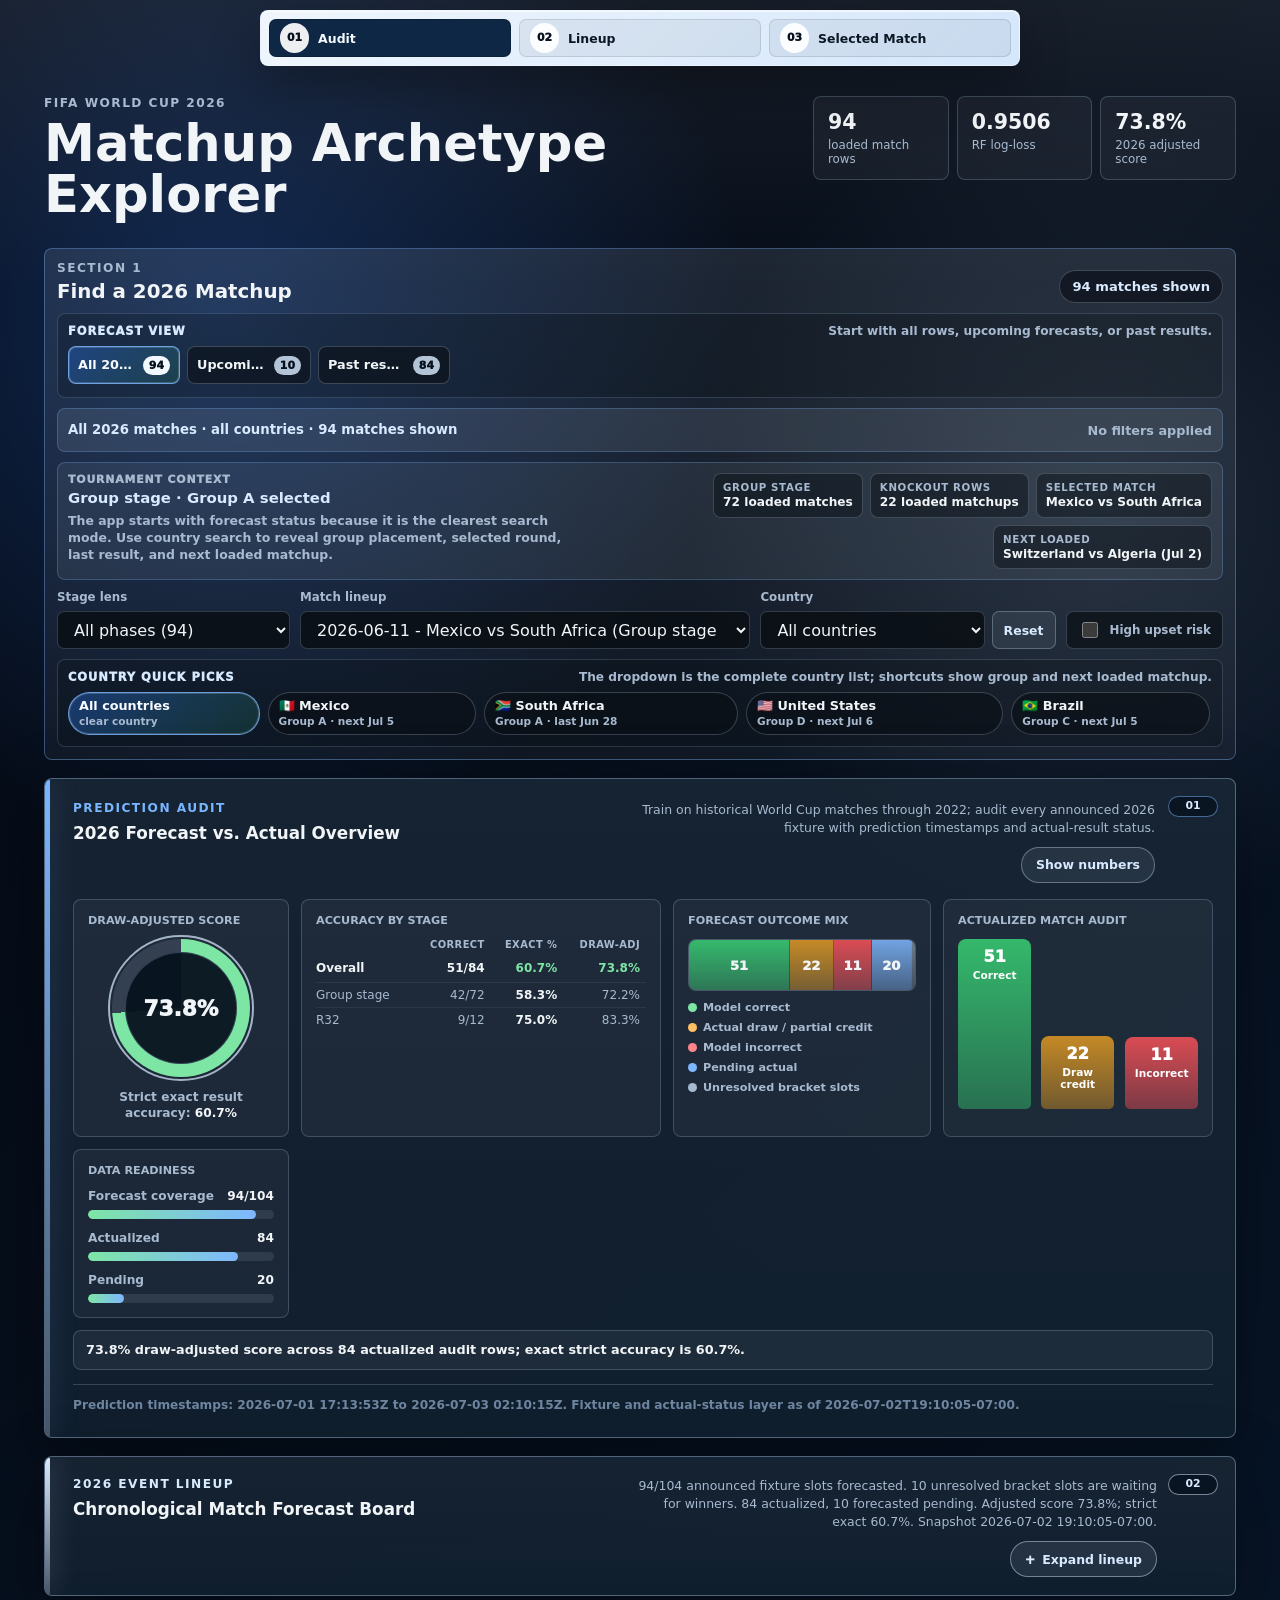
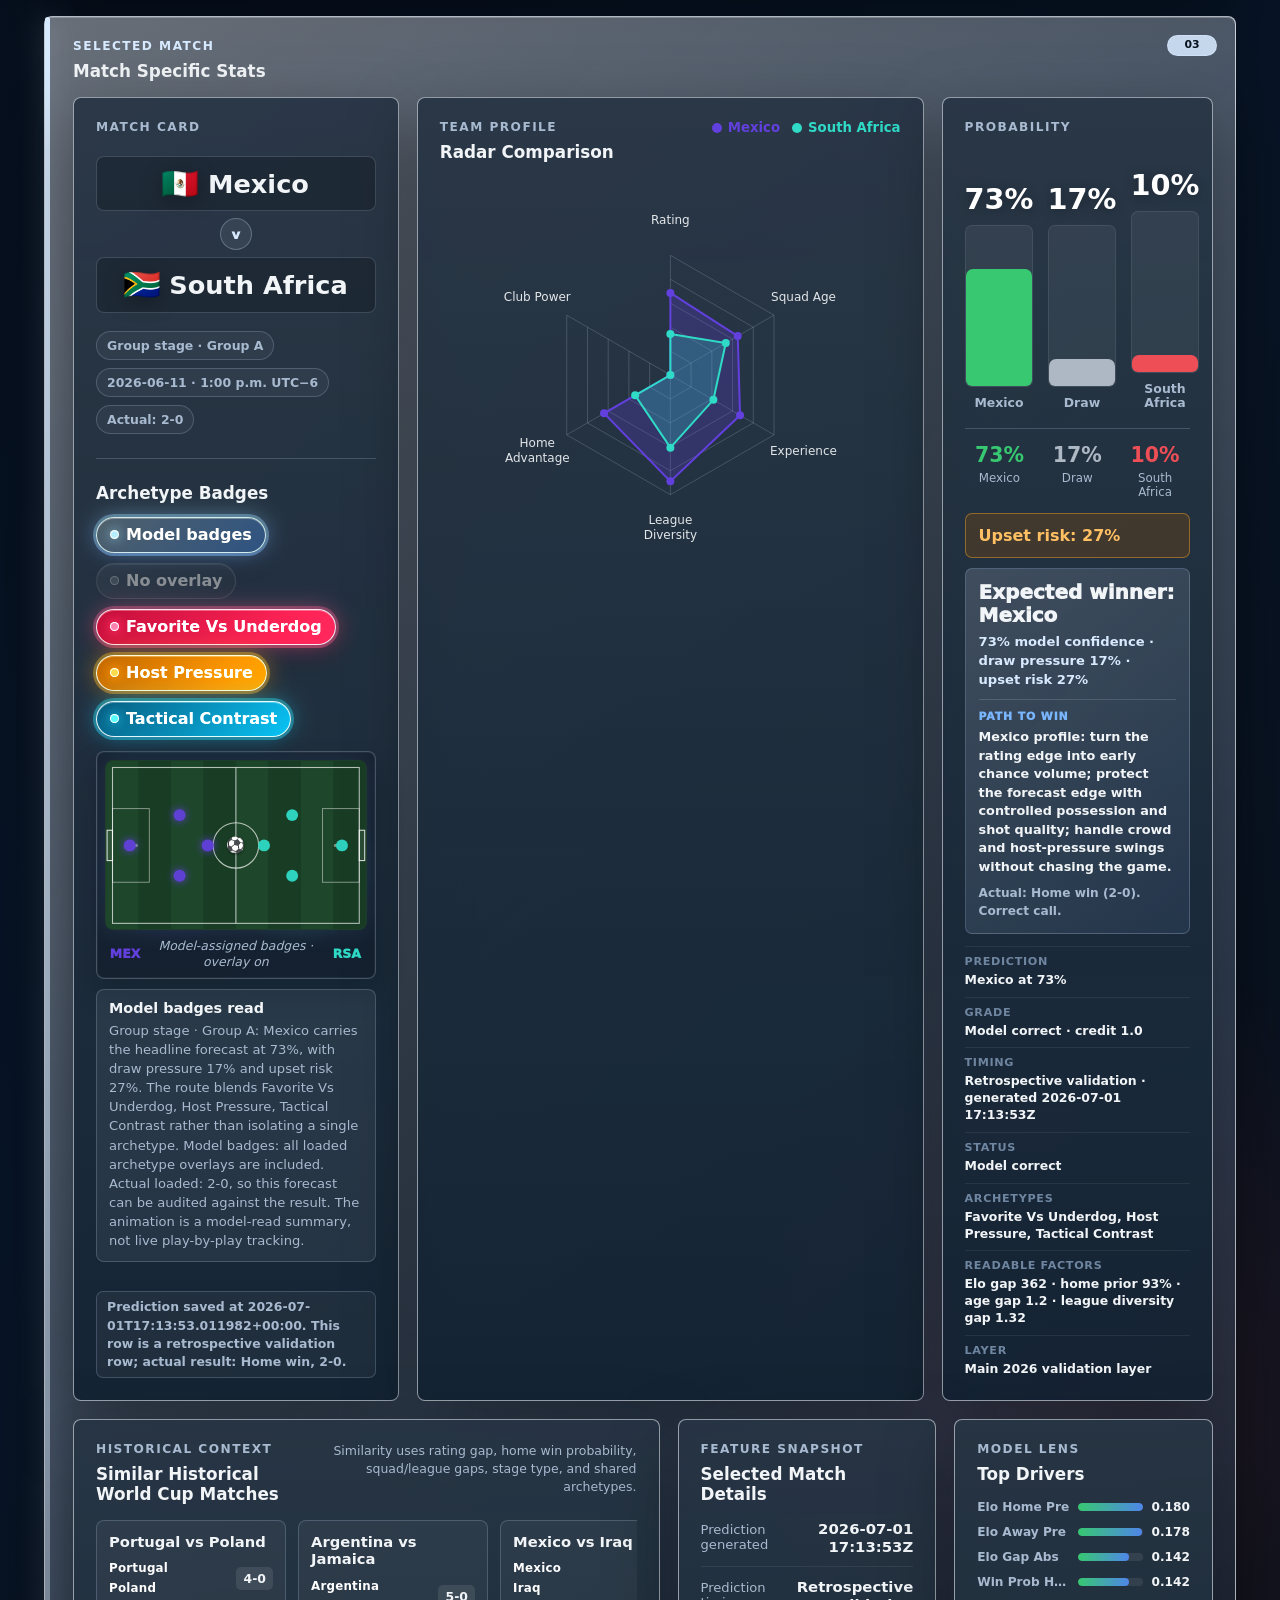
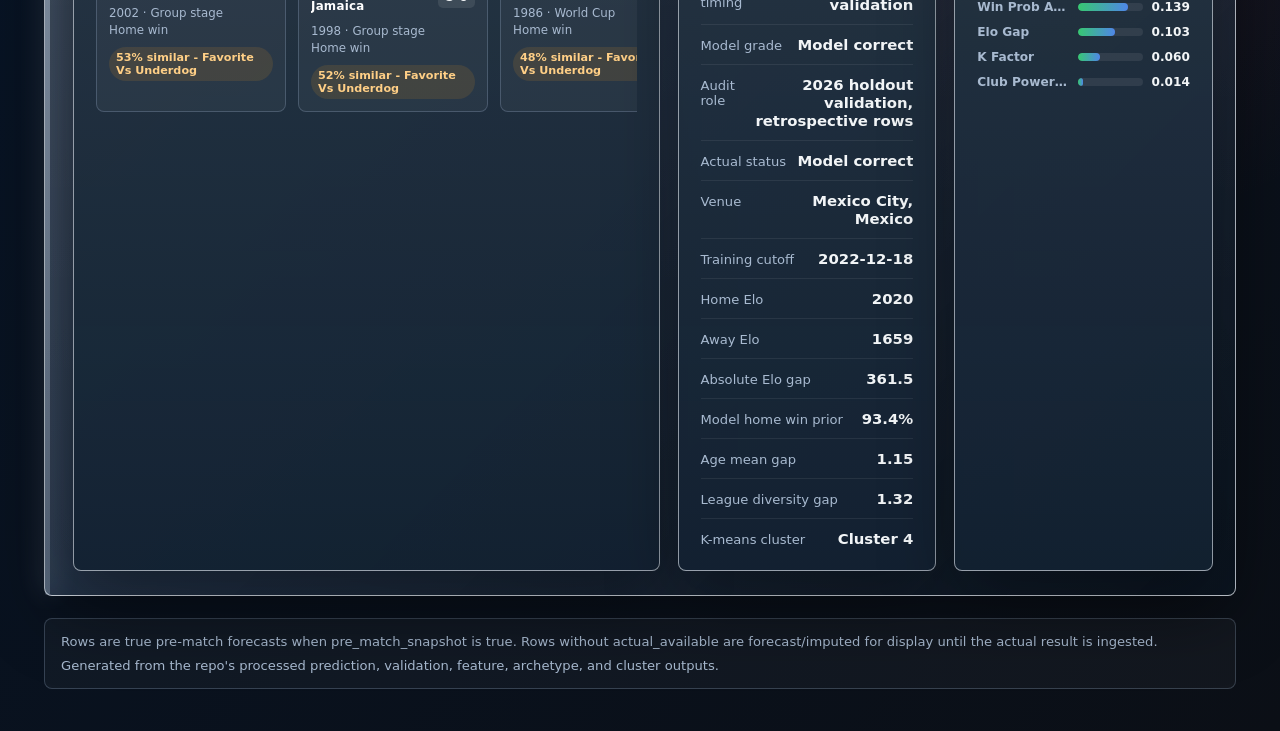
==== commit 088011fb: "fix: root index.html → clean redirect to /web/matchup-card/ (was loading stale v58multibadge2 assets" ====
--- a/index.html
+++ b/index.html
@@ -5,7 +5,6 @@
   <meta http-equiv="refresh" content="0; url=/web/matchup-card/">
   <link rel="canonical" href="/web/matchup-card/">
   <title>World Cup 2026 Matchup Tracker</title>
-  <meta name="description" content="FIFA World Cup 2026 matchup archetype explorer — predictions, results, and animated match reads.">
   <style>
     body { background: #0d1117; color: #e6edf3; font-family: system-ui, sans-serif;
            display: flex; align-items: center; justify-content: center; height: 100vh; margin: 0; }
@@ -16,4 +15,4 @@
   <p>Redirecting to <a href="/web/matchup-card/">worldcup26tracker.com/web/matchup-card/</a>…</p>
   <script>window.location.replace("/web/matchup-card/");</script>
 </body>
-</html>+</html>
